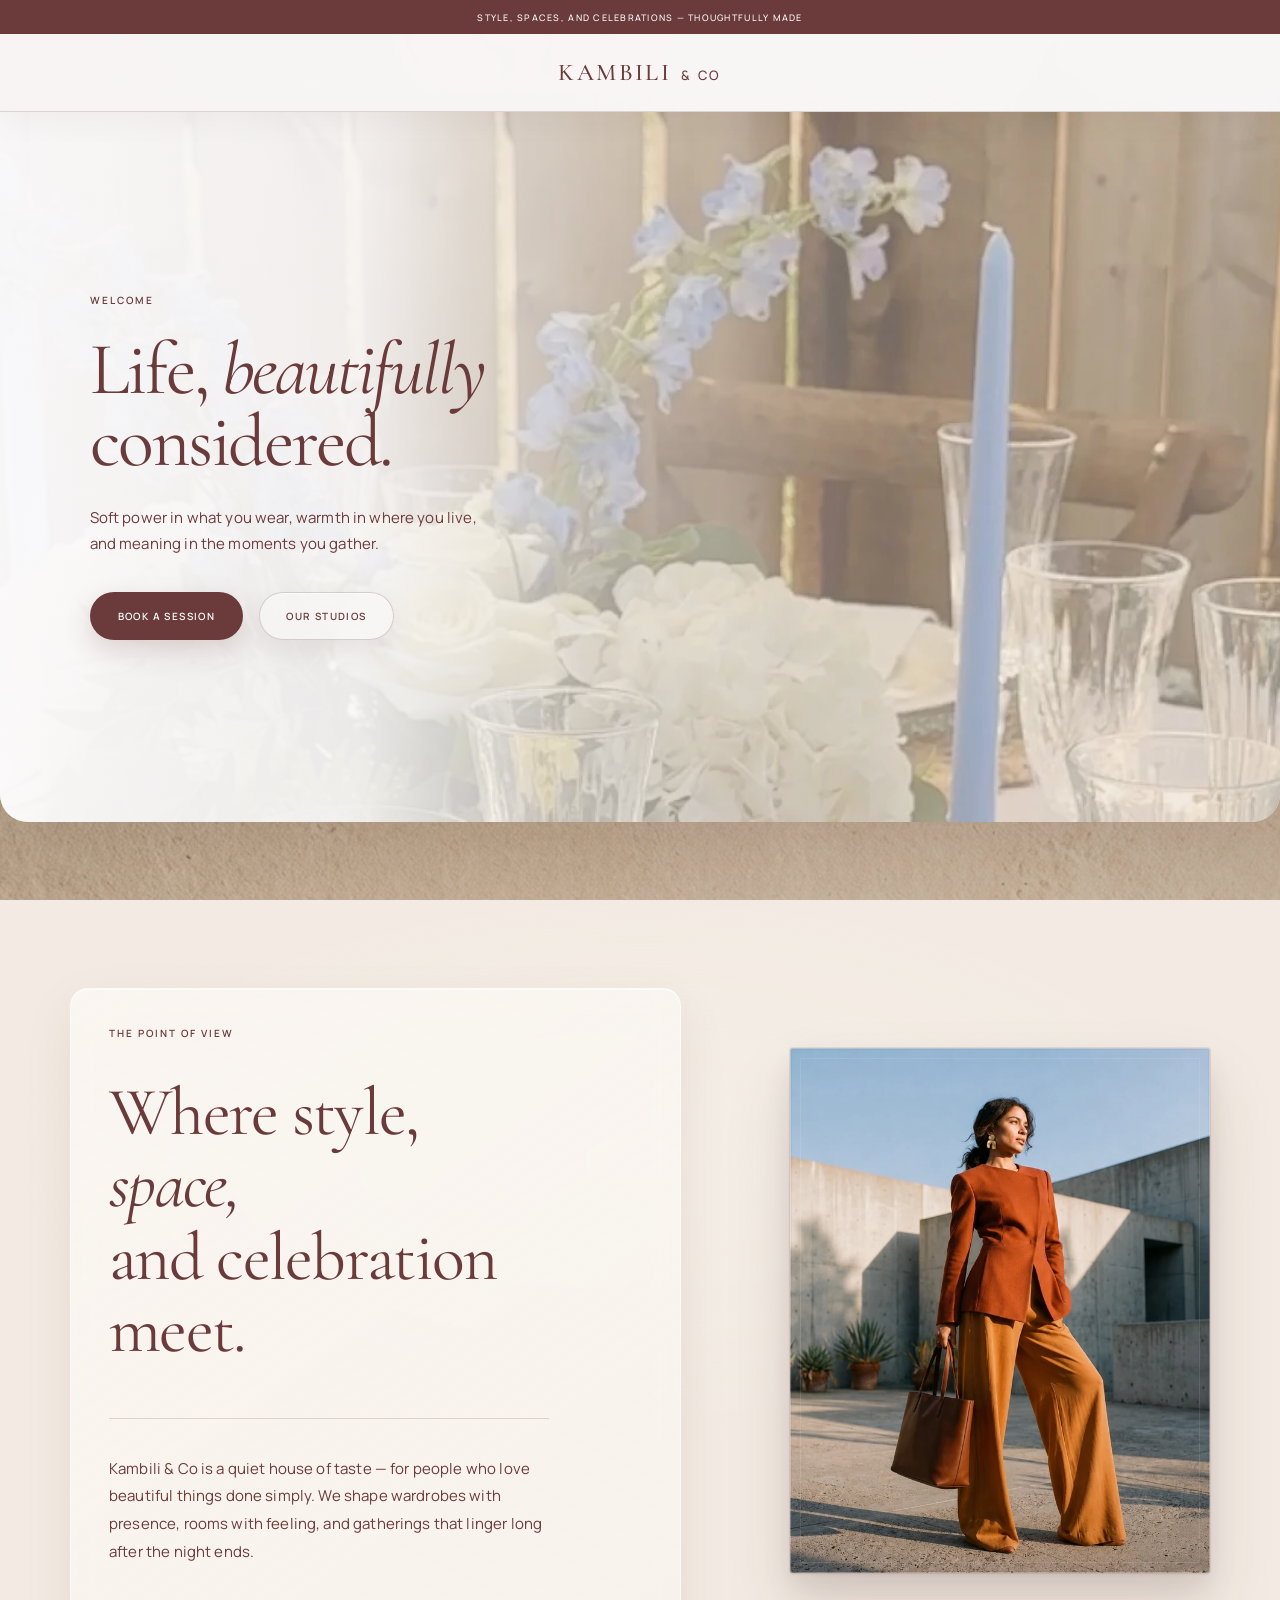
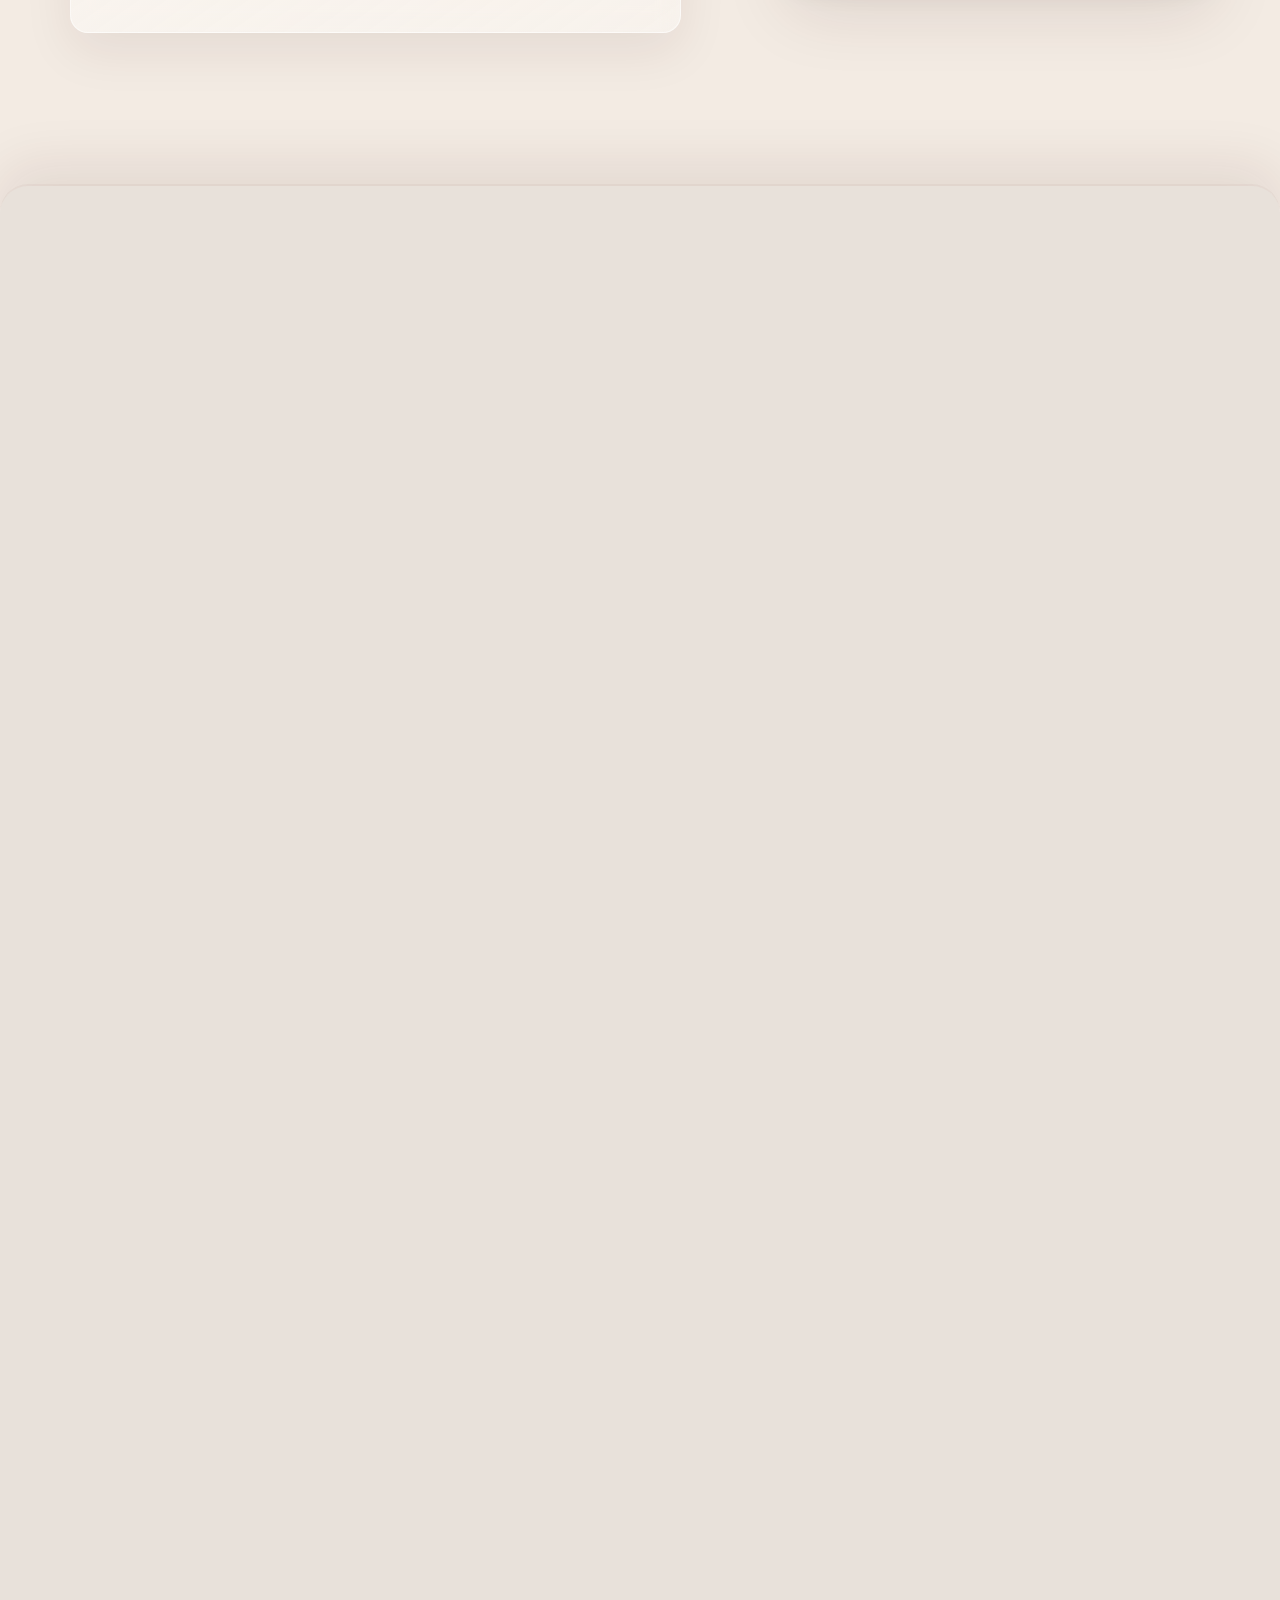
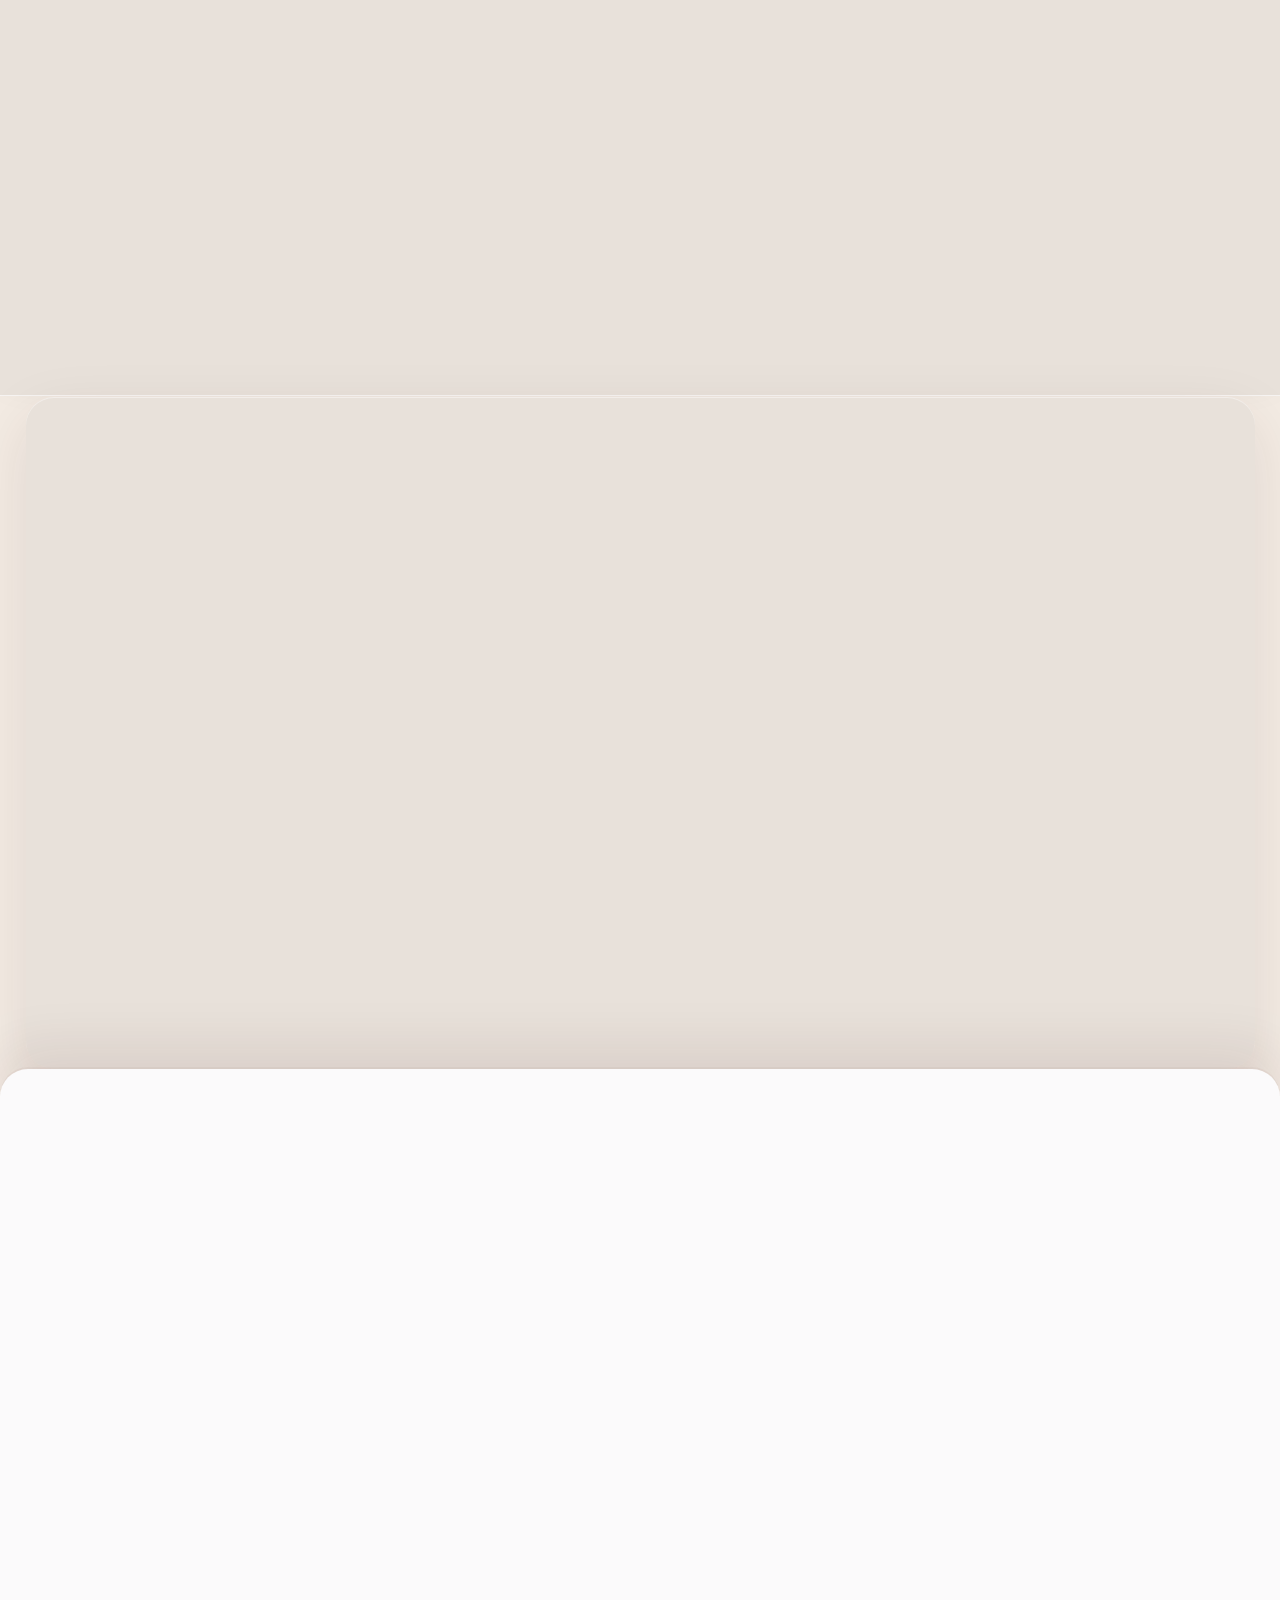
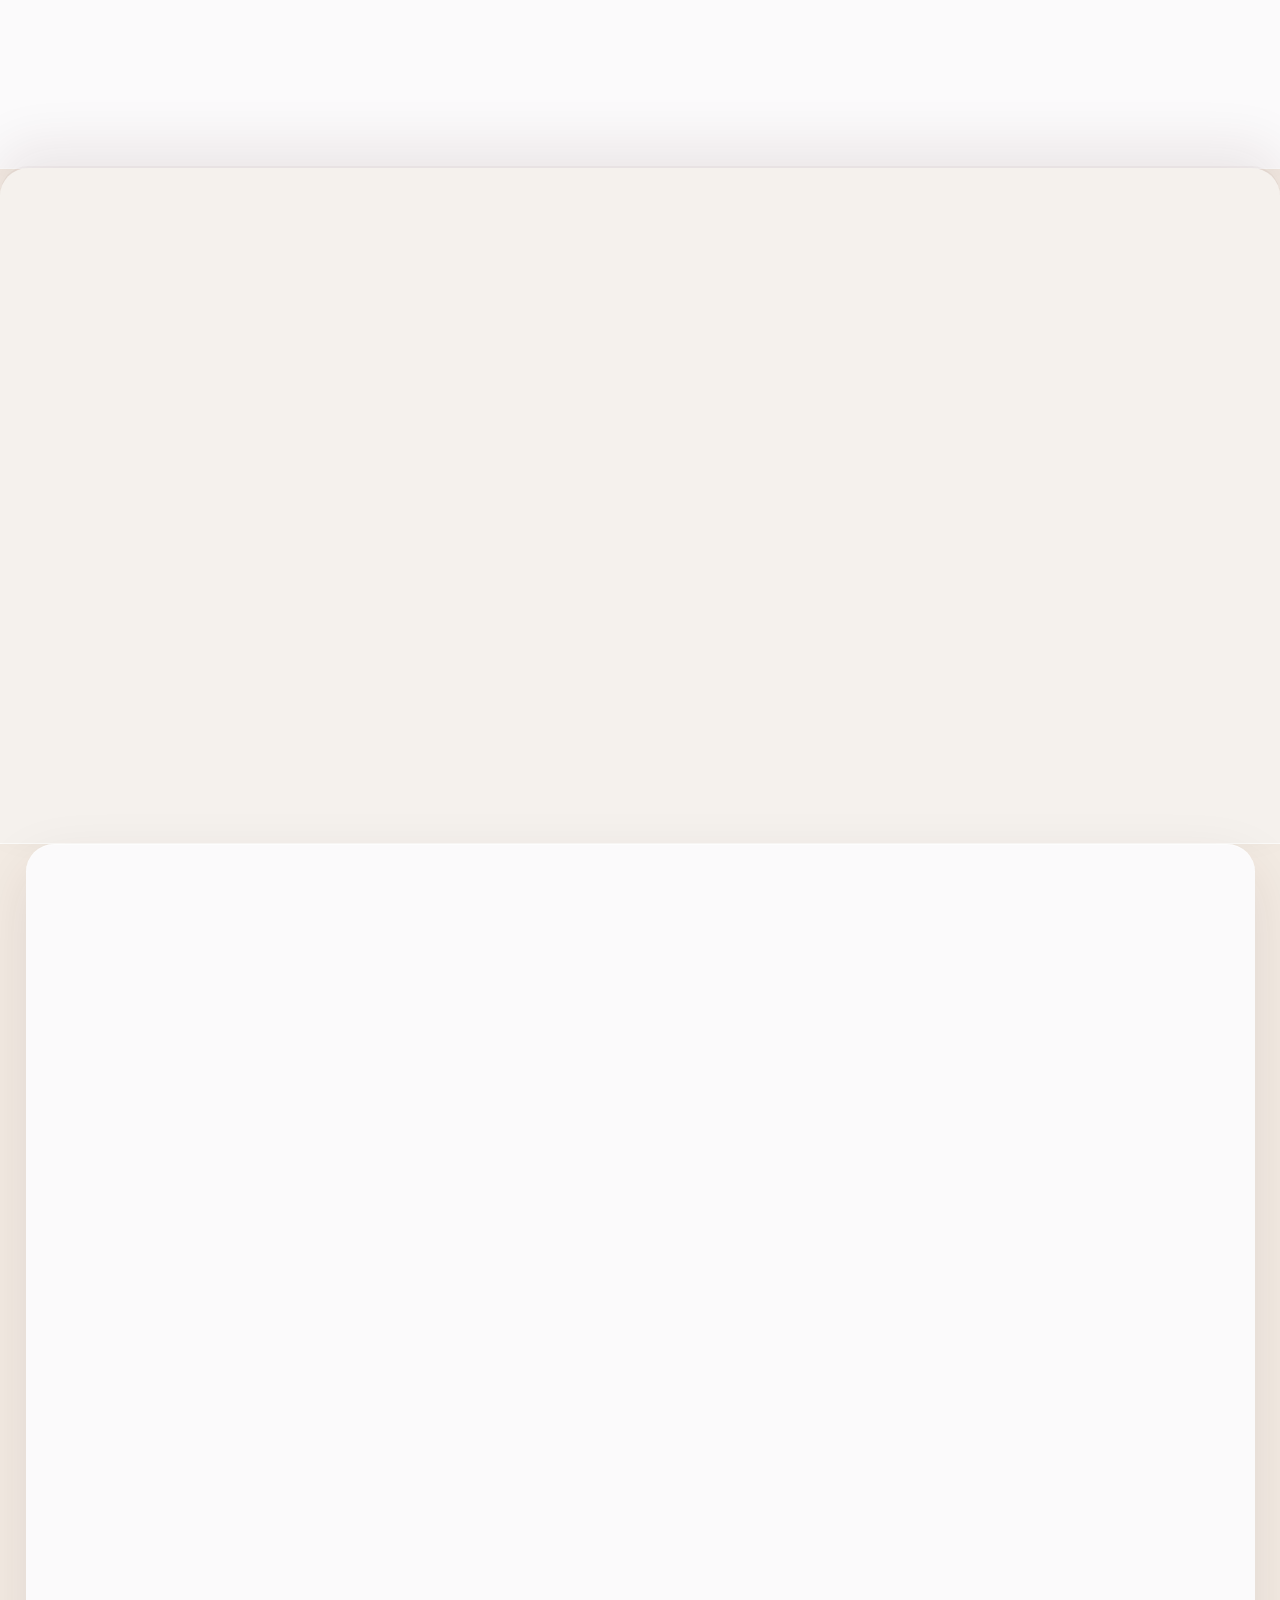
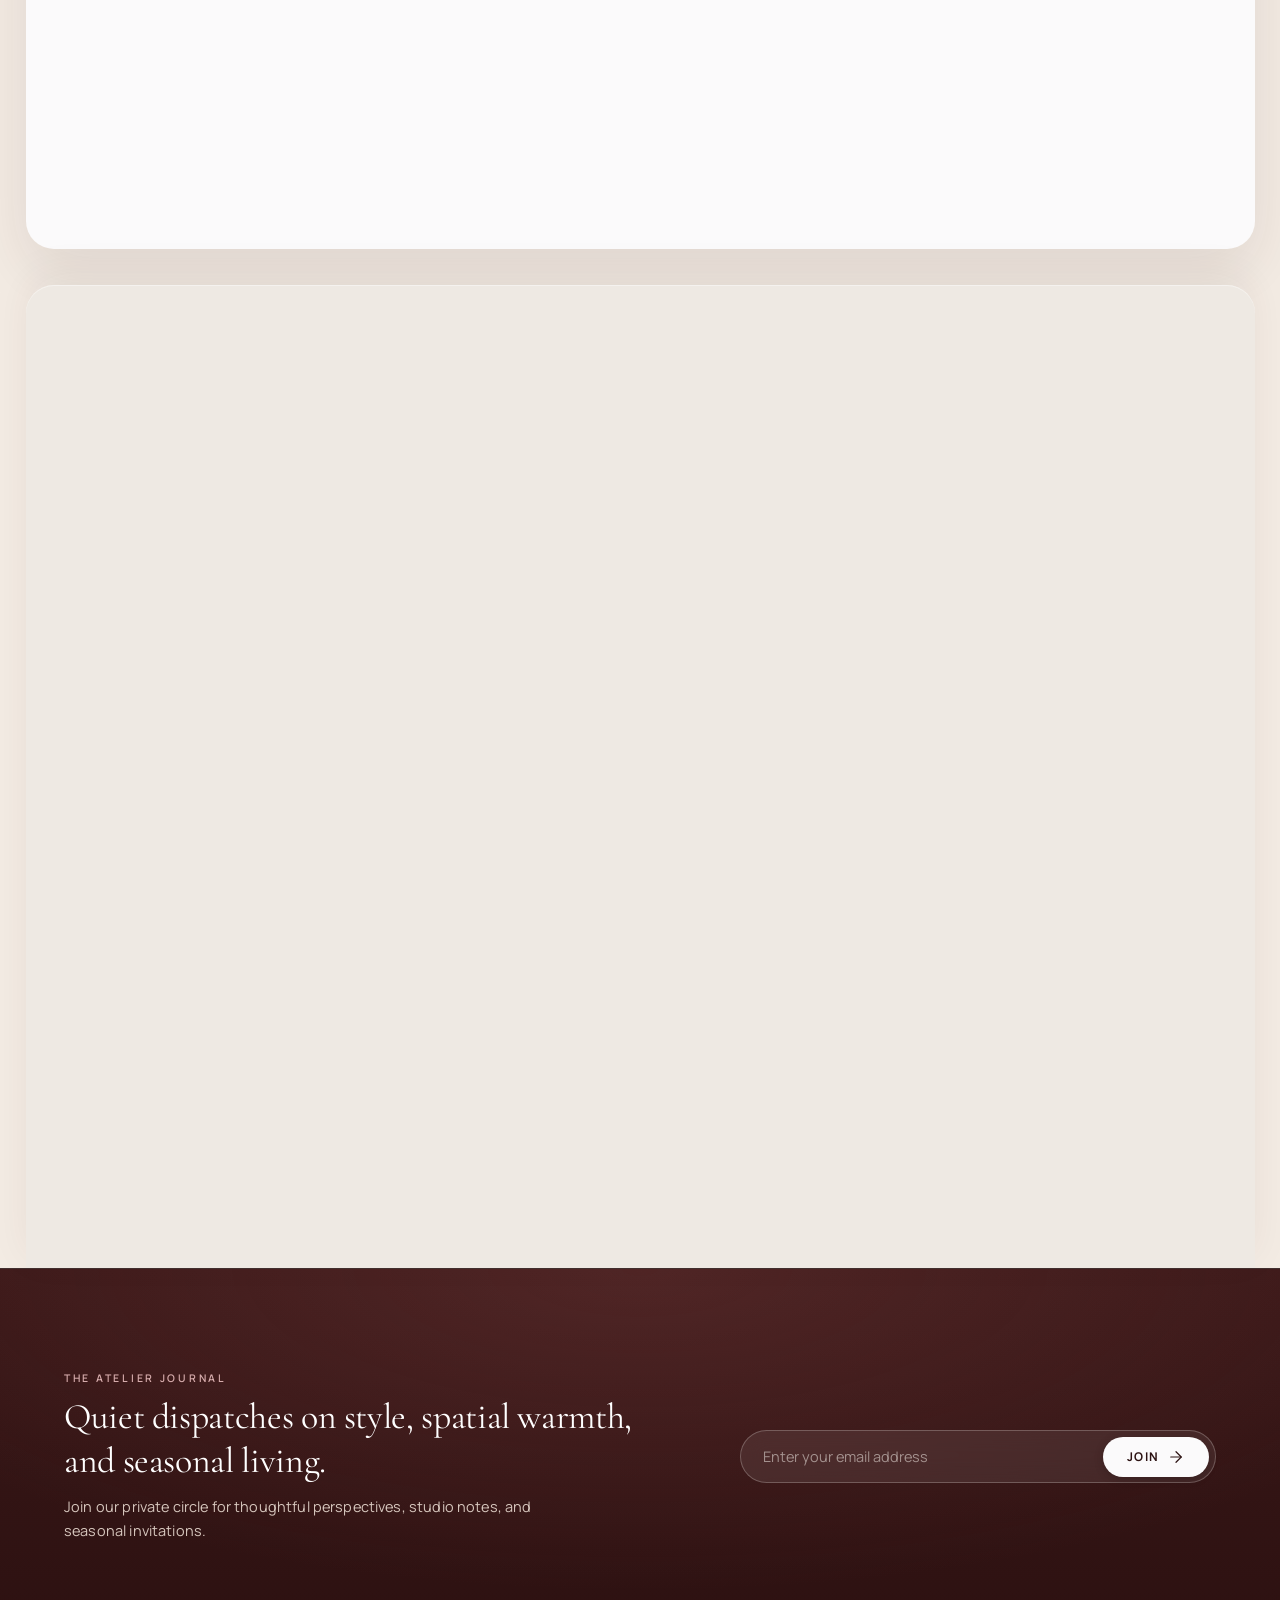
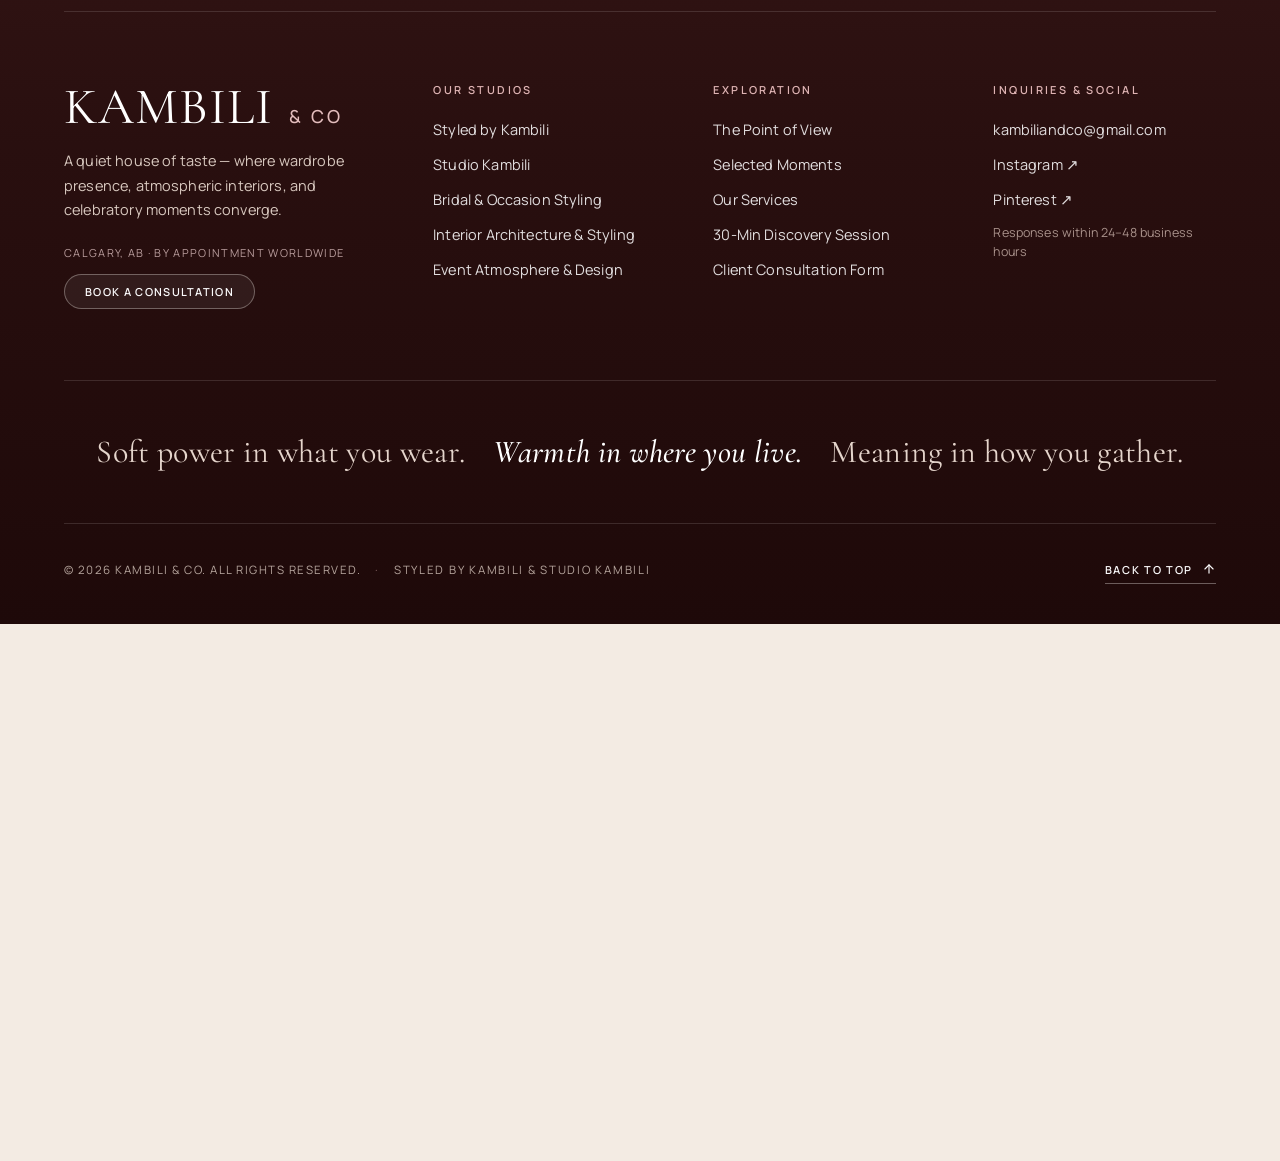
==== house.html @ 5148705f "Use the founder's interactive collage as the Kambili & Co entrance" ====
<!doctype html>
<html lang="en">
  <head>
    <meta charset="UTF-8" />
    <meta name="viewport" content="width=device-width, initial-scale=1.0, viewport-fit=cover" />
    <meta name="theme-color" content="#f0e7de" />
    <meta
      name="description"
      content="Kambili & Co — fashion, interiors, and celebrations with a soft, intentional point of view."
    />
    <title>Kambili & Co — Thoughtfully Curated Style</title>
    <link rel="preconnect" href="https://fonts.googleapis.com" />
    <link rel="preconnect" href="https://fonts.gstatic.com" crossorigin />
    <link
      href="https://fonts.googleapis.com/css2?family=Cormorant+Garamond:ital,wght@0,400;0,500;0,600;1,400;1,500;1,600&family=Manrope:wght@400;500;600;700&display=swap"
      rel="stylesheet"
      media="print"
      onload="this.media='all'"
    />
    <noscript>
      <link
        href="https://fonts.googleapis.com/css2?family=Cormorant+Garamond:ital,wght@0,400;0,500;0,600;1,400;1,500;1,600&family=Manrope:wght@400;500;600;700&display=swap"
        rel="stylesheet"
      />
    </noscript>
    <link rel="preload" as="image" href="./bg-beige-rose-petals.jpg" fetchpriority="high" />
    <link rel="preload" as="image" href="./bg-beige-rose-border.jpg" fetchpriority="high" />
    <link rel="preload" as="image" href="./img/house-flowers.webp" type="image/webp" fetchpriority="high" />
    <link rel="stylesheet" href="styles.css?v=3.5" />
    <style>
      /* Critical Burgundy Footer Protection */
      .site-footer {
        background-color: #2b1111 !important;
        background-image: radial-gradient(ellipse 90% 45% at 50% 0%, rgba(138, 73, 73, 0.28) 0%, transparent 75%), linear-gradient(180deg, #3a1818 0%, #290f0f 50%, #1e0909 100%) !important;
        color: #fbfafb !important;
      }
      .site-footer a { color: #fbfafb !important; text-decoration: none !important; }
      .site-footer ul, .site-footer ol, .site-footer li { list-style: none !important; list-style-type: none !important; margin: 0 !important; padding: 0 !important; }
    </style>
  </head>
  <body>
    <div class="studio-overlay" data-studio-overlay aria-hidden="true">
      <button class="studio-overlay-backdrop" type="button" data-studio-close aria-label="Close studios"></button>
      <div class="studio-overlay-panel" role="dialog" aria-modal="true" aria-labelledby="studio-overlay-title">
        <div class="studio-overlay-head">
          <p class="eyebrow">Where shall we begin</p>
          <h2 id="studio-overlay-title">Our <em>studios</em></h2>
          <button class="studio-overlay-x" type="button" data-studio-close aria-label="Close">×</button>
        </div>
        <div class="studio-overlay-grid">
          <a class="studio-pick" href="styled-by-kambili.html">
            <span class="studio-pick-media">
              <img src="./img/studio-pick-fashion.webp" alt="Couture fabric detail" width="900" height="502" loading="lazy" decoding="async" />
            </span>
            <span class="studio-pick-copy">
              <span class="studio-pick-label">Styled by</span>
              <strong>Kambili</strong>
              <em>Fashion, events, and presence</em>
            </span>
          </a>
          <a class="studio-pick" href="studio-kambili.html">
            <span class="studio-pick-media">
              <img src="./img/studio-pick-interior.webp" alt="Quiet interior vignette" width="900" height="502" loading="lazy" decoding="async" />
            </span>
            <span class="studio-pick-copy">
              <span class="studio-pick-label">Studio</span>
              <strong>Kambili</strong>
              <em>Interiors, homes, and atmosphere</em>
            </span>
          </a>
        </div>
      </div>
    </div>

    <div class="lightbox" data-lightbox aria-hidden="true">
      <button class="lightbox-backdrop" type="button" data-lightbox-close aria-label="Close image"></button>
      <div class="lightbox-panel" role="dialog" aria-modal="true" aria-labelledby="lightbox-caption">
        <button class="lightbox-close" type="button" data-lightbox-close aria-label="Close">×</button>
        <figure class="lightbox-figure">
          <div class="lightbox-image-wrap">
            <img data-lightbox-image src="" alt="" decoding="async" />
          </div>
          <figcaption class="lightbox-caption-bar">
            <p class="eyebrow" data-lightbox-tag></p>
            <h3 id="lightbox-caption" data-lightbox-title></h3>
          </figcaption>
        </figure>
      </div>
    </div>

    <a class="skip-link" href="#main-content">Skip to content</a>

    <div class="rose-field" aria-hidden="true" data-rose-field>
      <div class="rose-field-layer rose-field-petals" data-rose-layer="petals"></div>
      <div class="rose-field-layer rose-field-border" data-rose-layer="border"></div>
      <div class="rose-field-veil"></div>
    </div>

    <div class="site-shell">
      <header class="site-header" data-header>
        <div class="announcement-bar">
          <p>Style, spaces, and celebrations — thoughtfully made</p>
        </div>

        <div class="navigation">
          <a class="wordmark" href="index.html" aria-label="Kambili and Co home">
            <span>Kambili</span><b>&amp; Co</b>
          </a>
        </div>
      </header>

      <main id="main-content">
        <section class="hero hero-feature" id="top" aria-labelledby="hero-heading">
          <img class="hero-feature-image" src="./img/house-flowers.webp" alt="White garden roses and blue delphiniums on a table set for a celebration" width="1800" height="614" decoding="async" fetchpriority="high" />
          <div class="hero-feature-copy">
            <p class="eyebrow">Welcome</p>
            <h1 id="hero-heading">Life, <em>beautifully</em> considered.</h1>
            <p class="hero-intro">
              Soft power in what you wear, warmth in where you live, and meaning in the moments you gather.
            </p>
            <div class="hero-actions">
              <a class="hero-book-button" href="https://calendly.com/styledbykambili/30min?month=2026-08" target="_blank" rel="noreferrer">
                Book a session
              </a>
              <button class="hero-studios-button" type="button" data-studio-open>
                Our studios
              </button>
            </div>
          </div>
        </section>

        <section class="introduction section-space" id="our-world" aria-labelledby="introduction-title">
          <div class="introduction-frame">
            <div class="introduction-content">
              <p class="eyebrow">The point of view</p>
              <h2 id="introduction-title">
                <span class="intro-line">Where style,</span>
                <span class="intro-line"><em>space,</em></span>
                <span class="intro-line">and celebration meet.</span>
              </h2>
              <div class="introduction-body">
                <p>
                  Kambili &amp; Co is a quiet house of taste — for people who love beautiful things done simply. We shape wardrobes with presence, rooms with feeling, and gatherings that linger long after the night ends.
                </p>
              </div>
            </div>
            <div class="introduction-visual">
              <img src="./img/point-of-view.webp" alt="Soft dining room with layered linens and a winter tree" width="697" height="900" loading="lazy" decoding="async" style="object-position: 50% 45%" />
            </div>
          </div>
        </section>

        <section class="studios section-space" id="studios" aria-labelledby="studios-title">
          <div class="studio-intro">
            <h2 id="studios-title">Where beauty finds <em>its form.</em></h2>
            <p>Fashion and interiors — two practices, one considered world.</p>
          </div>

          <div class="studio-cards">
            <article class="studio-card styled-card" id="styled-by-kambili">
              <div class="studio-card-image" tabindex="0">
                <img src="./fahsion asset shoe pic 4.jpeg" alt="Editorial fashion styling featuring curated footwear" width="1280" height="1920" loading="lazy" decoding="async" />
                <div class="studio-card-hover" aria-hidden="true">
                  <p>Style with presence</p>
                </div>
              </div>
              <div class="studio-card-details">
                <a class="brand-mark brand-mark-logo" href="styled-by-kambili.html" aria-label="Explore Styled by Kambili">
                  <img src="./Studio .jpg" alt="Styled by Kambili" width="1536" height="584" loading="lazy" decoding="async" />
                </a>
                <h3>Looks and moments that feel unforgettable.</h3>
                <p>
                  Personal styling, fashion direction, and event design — elevated, easy, and entirely you.
                </p>
                <a class="text-link" href="styled-by-kambili.html">Explore Styled by Kambili</a>
              </div>
            </article>

            <article class="studio-card studio-card-reverse" id="studio-kambili">
              <div class="studio-card-image" tabindex="0">
                <img src="./decor asset 5.jpeg" alt="Dining room styled with art and natural textures" width="1269" height="1920" loading="lazy" decoding="async" />
                <div class="studio-card-hover" aria-hidden="true">
                  <p>Homes with soul</p>
                </div>
              </div>
              <div class="studio-card-details">
                <a class="brand-mark brand-mark-logo" href="studio-kambili.html" aria-label="Explore Studio Kambili">
                  <img src="./IMG_0134 2.jpg" alt="Studio Kambili" width="1284" height="587" loading="lazy" decoding="async" />
                </a>
                <h3>Rooms that feel as good as they look.</h3>
                <p>
                  Interior design, styling, renovations, and basement development — calm, warm, and made for real life.
                </p>
                <a class="text-link" href="studio-kambili.html">Explore Studio Kambili</a>
              </div>
            </article>
          </div>
        </section>

        <section class="manifesto" aria-label="Kambili and Co philosophy">
          <div class="manifesto-image">
            <img src="./img/aesthetic.webp" alt="Editorial print on travertine" width="1050" height="1400" loading="lazy" decoding="async" style="object-position: 50% 40%" />
          </div>
          <div class="manifesto-copy">
            <p class="eyebrow">Kambili &amp; Co</p>
            <blockquote>"Style is not just seen. <em>It is felt.</em>"</blockquote>
            <p>
              Luxury, to us, is ease — the right fabric, a quiet room, a table set with care. Nothing forced. Everything intentional.
            </p>
            <a class="text-link light-link" href="#contact">Work with us</a>
          </div>
        </section>

        <section class="selected-work section-space" id="selected-work" aria-labelledby="selected-work-title">
          <div class="selected-work-header">
            <div>
              <p class="eyebrow">A closer look</p>
              <h2 id="selected-work-title">Selected <em>moments.</em></h2>
            </div>
            <p>Quiet rooms and soft celebrations — a first look at the feeling we create.</p>
          </div>

          <div class="moment-cinematic-card" aria-label="Celebration atmosphere in motion">
            <div class="moment-cinematic-media">
              <video
                class="moment-cinematic-video"
                src="./Camera_panning_across_occasion_202608191747.mp4"
                poster="./celebration-occasion-poster.png"
                autoplay
                muted
                loop
                playsinline
                preload="metadata"
                aria-label="Atmospheric celebration event styling video"
              ></video>
              <div class="moment-cinematic-gradient" aria-hidden="true"></div>
            </div>
            <div class="moment-cinematic-content">
              <span class="moment-cinematic-tag">In Motion</span>
              <h3 class="moment-cinematic-title">A celebration, <em>unfolding.</em></h3>
              <p class="moment-cinematic-desc">Atmosphere, texture, and light — captured as the evening comes to life.</p>
            </div>
          </div>

          <div class="celebration-deck" aria-label="Celebration cake styling">
            <button
              class="deck-card"
              type="button"
              data-lightbox-open
              data-src="./cake decor another angle .jpeg"
              data-tag="Celebrations"
              data-title="A party, beautifully set"
              data-alt="Birthday celebration table with custom cake and styled balloons"
            >
              <span class="deck-card-frame">
                <img src="./cake decor another angle .jpeg" alt="Birthday celebration table with custom cake and styled balloons" loading="lazy" decoding="async" />
              </span>
              <span class="deck-card-meta">
                <span class="deck-card-tag">Celebrations</span>
                <em>A party, beautifully set</em>
              </span>
            </button>

            <button
              class="deck-card"
              type="button"
              data-lightbox-open
              data-src="./cake decor .jpeg"
              data-tag="Celebrations"
              data-title="Sweet details, considered"
              data-alt="Custom pink birthday cake with floral icing"
            >
              <span class="deck-card-frame">
                <img src="./cake decor .jpeg" alt="Custom pink birthday cake with floral icing" loading="lazy" decoding="async" />
              </span>
              <span class="deck-card-meta">
                <span class="deck-card-tag">Celebrations</span>
                <em>Sweet details, considered</em>
              </span>
            </button>
          </div>

          <div class="mosaic-grid mosaic-grid-follow">
            <button
              class="mosaic-item mosaic-wide"
              type="button"
              data-lightbox-open
              data-src="./img/wedding-tablescape.webp"
              data-tag="Weddings"
              data-title="Evening tablescape"
              data-alt="Wedding celebration tablescape and ambiance"
            >
              <img src="./img/wedding-tablescape.webp" alt="Wedding celebration tablescape and ambiance" width="1400" height="933" loading="lazy" decoding="async" style="object-position: 50% 50%" />
            </button>

            <button
              class="mosaic-item mosaic-small"
              type="button"
              data-lightbox-open
              data-src="./img/wedding-details.webp"
              data-tag="Weddings"
              data-title="Bridal & celebration details"
              data-alt="Editorial wedding details and ceremony styling"
            >
              <img src="./img/wedding-details.webp" alt="Editorial wedding details and ceremony styling" width="900" height="1200" loading="lazy" decoding="async" style="object-position: 50% 50%" />
            </button>

            <button
              class="mosaic-item mosaic-portrait"
              type="button"
              data-lightbox-open
              data-src="./img/wedding-bridal.webp"
              data-tag="Weddings"
              data-title="Curated bridal moments"
              data-alt="Curated bridal and event moments"
            >
              <img src="./img/wedding-bridal.webp" alt="Curated bridal and event moments" width="1200" height="900" loading="lazy" decoding="async" style="object-position: 50% 50%" />
            </button>
          </div>
        </section>

        <section class="services section-space" id="services" aria-labelledby="services-title">
          <div class="services-heading">
            <div>
              <p class="eyebrow">How we help</p>
              <h2 id="services-title">Our <em>services.</em></h2>
            </div>
            <p>Whatever you are creating — we meet you there with care.</p>
          </div>
          <div class="services-list">
            <a href="#contact"><strong>Bridal styling</strong></a>
            <a href="#contact"><strong>Personal styling</strong></a>
            <a href="#contact"><strong>Event direction</strong></a>
            <a href="#contact"><strong>Interior design</strong></a>
          </div>
        </section>

        <section class="booking" aria-labelledby="booking-title">
          <div class="booking-copy">
            <p class="eyebrow">A gentle first step</p>
            <h2 id="booking-title">Let’s begin with a <em>conversation.</em></h2>
            <p>
              A complimentary 30 minutes to talk through the look, the room, or the celebration on your mind.
            </p>
            <a class="booking-button" href="https://calendly.com/styledbykambili/30min?month=2026-08" target="_blank" rel="noreferrer">
              Book your consultation
            </a>
          </div>
          <div class="booking-image">
            <img src="./img/decor-booking.webp" alt="Bright sitting room" width="675" height="1200" loading="lazy" decoding="async" style="object-position: 50% 42%" />
            <p>In person or virtual</p>
          </div>
        </section>

        <section class="consultation" id="contact" aria-labelledby="contact-title">
          <div class="consultation-image">
            <img src="./img/decor-contact.webp" alt="Home dressed for the season" width="675" height="1200" loading="lazy" decoding="async" style="object-position: 50% 28%" />
          </div>
          <div class="consultation-content">
            <p class="eyebrow">Write to us</p>
            <h2 id="contact-title">Tell us what you’re <em>dreaming of.</em></h2>
            <p>
              Share a little about your project. We’ll reply to arrange a time that suits you.
            </p>

            <form class="enquiry-form" data-enquiry-form>
              <label>
                <span>Your name</span>
                <input name="name" type="text" autocomplete="name" required />
              </label>
              <label>
                <span>Email address</span>
                <input name="email" type="email" autocomplete="email" required />
              </label>
              <label>
                <span>I am interested in</span>
                <select name="interest" required>
                  <option value="" selected disabled>Select an area</option>
                  <option>Styled by Kambili</option>
                  <option>Studio Kambili</option>
                  <option>Kambili &amp; Co</option>
                </select>
              </label>
              <label>
                <span>Tell us what you have in mind</span>
                <textarea name="message" rows="3" required></textarea>
              </label>
              <button class="form-submit" type="submit">Send your enquiry</button>
              <p class="form-note">Or write to <a href="mailto:kambiliandco@gmail.com">kambiliandco@gmail.com</a></p>
            </form>
          </div>
        </section>
      </main>

      <footer class="site-footer" id="footer">
        <!-- Desktop Full Editorial Layout (Desktop only) -->
        <div class="footer-desktop-wrap">
          <!-- Tier 1: Private Journal / Dispatches Signup -->
          <div class="footer-dispatch">
            <div class="footer-dispatch-content">
              <p class="footer-eyebrow">The Atelier Journal</p>
              <h3 class="footer-dispatch-title">Quiet dispatches on style, spatial warmth, and seasonal living.</h3>
              <p class="footer-dispatch-sub">Join our private circle for thoughtful perspectives, studio notes, and seasonal invitations.</p>
            </div>
            <form class="footer-newsletter-form" data-newsletter-form>
              <div class="footer-input-group">
                <label for="newsletter-email-desktop" class="sr-only">Email address</label>
                <input
                  type="email"
                  id="newsletter-email-desktop"
                  name="newsletter_email"
                  placeholder="Enter your email address"
                  autocomplete="email"
                  required
                />
                <button type="submit" class="footer-newsletter-submit" aria-label="Subscribe to newsletter">
                  <span>Join</span>
                  <svg width="18" height="18" viewBox="0 0 24 24" fill="none" stroke="currentColor" stroke-width="1.6" stroke-linecap="round" stroke-linejoin="round" aria-hidden="true">
                    <line x1="5" y1="12" x2="19" y2="12"></line>
                    <polyline points="12 5 19 12 12 19"></polyline>
                  </svg>
                </button>
              </div>
              <p class="footer-newsletter-feedback" data-newsletter-feedback aria-live="polite"></p>
            </form>
          </div>

          <!-- Tier 2: 4-Column Architectural Pillar Grid -->
          <div class="footer-pillars">
            <!-- Col 1: The House & Booking -->
            <div class="footer-col footer-col-brand">
              <a class="wordmark footer-wordmark" href="#top" aria-label="Kambili and Co back to top">
                <span>Kambili</span><b>&amp; Co</b>
              </a>
              <p class="footer-brand-desc">
                A quiet house of taste — where wardrobe presence, atmospheric interiors, and celebratory moments converge.
              </p>
              <div class="footer-badge-wrap">
                <span class="footer-location-tag">Calgary, AB · By Appointment Worldwide</span>
                <a class="footer-book-pill" href="https://calendly.com/styledbykambili/30min?month=2026-08" target="_blank" rel="noreferrer">
                  Book a consultation
                </a>
              </div>
            </div>

            <!-- Col 2: Our Studios -->
            <nav class="footer-col" aria-label="Our Studios">
              <h4 class="footer-col-title">Our Studios</h4>
              <ul class="footer-links">
                <li><a href="styled-by-kambili.html">Styled by Kambili</a></li>
                <li><a href="studio-kambili.html">Studio Kambili</a></li>
                <li><a href="styled-by-kambili.html#bridal">Bridal &amp; Occasion Styling</a></li>
                <li><a href="studio-kambili.html#interiors">Interior Architecture &amp; Styling</a></li>
                <li><a href="#selected-work">Event Atmosphere &amp; Design</a></li>
              </ul>
            </nav>

            <!-- Col 3: Exploration & Process -->
            <nav class="footer-col" aria-label="The House Exploration">
              <h4 class="footer-col-title">Exploration</h4>
              <ul class="footer-links">
                <li><a href="#our-world">The Point of View</a></li>
                <li><a href="#selected-work">Selected Moments</a></li>
                <li><a href="#services">Our Services</a></li>
                <li><a href="https://calendly.com/styledbykambili/30min?month=2026-08" target="_blank" rel="noreferrer">30-Min Discovery Session</a></li>
                <li><a href="#contact">Client Consultation Form</a></li>
              </ul>
            </nav>

            <!-- Col 4: Contact & Inquiries -->
            <div class="footer-col footer-col-contact">
              <h4 class="footer-col-title">Inquiries &amp; Social</h4>
              <ul class="footer-links">
                <li><a href="mailto:kambiliandco@gmail.com" class="footer-contact-link">kambiliandco@gmail.com</a></li>
                <li><a href="https://instagram.com" target="_blank" rel="noreferrer" class="footer-contact-link">Instagram ↗</a></li>
                <li><a href="https://pinterest.com" target="_blank" rel="noreferrer" class="footer-contact-link">Pinterest ↗</a></li>
                <li class="footer-response-note">Responses within 24–48 business hours</li>
              </ul>
            </div>
          </div>

          <!-- Tier 3: Editorial Motto Banner -->
          <div class="footer-motto-banner" aria-hidden="true">
            <p class="footer-motto-text">
              <span>Soft power in what you wear.</span>
              <em>Warmth in where you live.</em>
              <span>Meaning in how you gather.</span>
            </p>
          </div>
        </div>

        <!-- Mobile Minimalist Luxury View (< 769px) -->
        <div class="footer-mobile-wrap">
          <div class="footer-mobile-brand">
            <a class="wordmark footer-wordmark" href="#top" aria-label="Kambili and Co back to top">
              <span>Kambili</span><b>&amp; Co</b>
            </a>
            <p class="footer-mobile-tagline">Fashion. Interiors. Celebrations.<br /><em>Made with intention.</em></p>
          </div>

          <div class="footer-mobile-actions">
            <a class="footer-mobile-btn" href="styled-by-kambili.html">Styled by Kambili</a>
            <a class="footer-mobile-btn" href="studio-kambili.html">Studio Kambili</a>
            <a class="footer-mobile-btn footer-mobile-btn-highlight" href="https://calendly.com/styledbykambili/30min?month=2026-08" target="_blank" rel="noreferrer">Book Consultation ↗</a>
          </div>

          <div class="footer-mobile-newsletter">
            <p class="footer-mobile-newsletter-title">Join our private circle</p>
            <form class="footer-newsletter-form" data-newsletter-form>
              <div class="footer-input-group">
                <label for="newsletter-email-mobile" class="sr-only">Email address</label>
                <input
                  type="email"
                  id="newsletter-email-mobile"
                  name="newsletter_email"
                  placeholder="Your email address"
                  autocomplete="email"
                  required
                />
                <button type="submit" class="footer-newsletter-submit" aria-label="Subscribe to newsletter">
                  <span>Join</span>
                  <svg width="16" height="16" viewBox="0 0 24 24" fill="none" stroke="currentColor" stroke-width="1.8" stroke-linecap="round" stroke-linejoin="round" aria-hidden="true">
                    <line x1="5" y1="12" x2="19" y2="12"></line>
                    <polyline points="12 5 19 12 12 19"></polyline>
                  </svg>
                </button>
              </div>
              <p class="footer-newsletter-feedback" data-newsletter-feedback aria-live="polite"></p>
            </form>
          </div>

          <div class="footer-mobile-contact">
            <a href="mailto:kambiliandco@gmail.com" class="footer-mobile-email">kambiliandco@gmail.com</a>
            <div class="footer-mobile-sublinks">
              <a href="https://instagram.com" target="_blank" rel="noreferrer">Instagram ↗</a>
              <span>·</span>
              <span>Calgary &amp; Worldwide</span>
            </div>
          </div>
        </div>

        <!-- Tier 4: Meta & Utility Bar (Unified) -->
        <div class="footer-meta">
          <div class="footer-meta-left">
            <p>© <span data-year></span> Kambili &amp; Co. All rights reserved.</p>
            <span class="footer-meta-sep" aria-hidden="true">·</span>
            <p class="footer-meta-tagline">Styled by Kambili &amp; Studio Kambili</p>
          </div>
          <div class="footer-meta-right">
            <a class="back-to-top" href="#top" aria-label="Back to top of page">
              <span>Back to top</span>
              <svg width="14" height="14" viewBox="0 0 24 24" fill="none" stroke="currentColor" stroke-width="2" stroke-linecap="round" stroke-linejoin="round" aria-hidden="true">
                <line x1="12" y1="19" x2="12" y2="5"></line>
                <polyline points="5 12 12 5 19 12"></polyline>
              </svg>
            </a>
          </div>
        </div>
      </footer>
    </div>

    <script src="script.js" defer></script>
  </body>
</html>
---- styles.css ----
:root {
  --burgundy: #6B3A3A;
  --burgundy-deep: #4A2626;
  --ink: #2C1E1E;
  --ivory: #fbfafb;
  --warm-white: #f5f1ed;
  --soft-taupe: #ddd3cb;
  --line: rgba(107, 58, 58, 0.18);
  --display: "Cormorant Garamond", "Times New Roman", Georgia, serif;
  --script: "Parisienne", "Snell Roundhand", cursive;
  --sans: "Manrope", "Helvetica Neue", Arial, sans-serif;
  --ease: cubic-bezier(0.22, 1, 0.36, 1);
}

* { box-sizing: border-box; }
html {
  scroll-behavior: smooth;
  text-size-adjust: 100%;
  -webkit-text-size-adjust: 100%;
  overflow-x: hidden;
  max-width: 100%;
}
body {
  margin: 0;
  min-width: 320px;
  max-width: 100%;
  overflow-x: hidden;
  color: var(--burgundy);
  background-color: #f3ebe3;
  font-family: var(--sans);
  font-size: 15px;
  font-weight: 400;
  letter-spacing: .01em;
  -webkit-font-smoothing: antialiased;
  -moz-osx-font-smoothing: grayscale;
  text-rendering: optimizeLegibility;
  -webkit-overflow-scrolling: touch;
}
button, a, input, select, textarea {
  touch-action: manipulation;
}
::selection {
  background: var(--burgundy);
  color: var(--ivory);
}
::-moz-selection {
  background: var(--burgundy);
  color: var(--ivory);
}
body.menu-open,
body.is-loading,
body.lightbox-open { overflow: hidden; }

/* Dual rose field — GPU layers, no background-attachment lag */
.rose-field {
  position: fixed;
  inset: 0;
  z-index: 0;
  pointer-events: none;
  overflow: hidden;
  background: #f0e7de;
}
.rose-field-layer {
  position: absolute;
  inset: -12% 0;
  background-repeat: no-repeat;
  background-position: center center;
  background-size: cover;
  will-change: transform;
  transform: translate3d(0, 0, 0);
  backface-visibility: hidden;
}
.rose-field-petals {
  background-image: url('./bg-beige-rose-petals.jpg');
  opacity: .92;
}
.rose-field-border {
  background-image: url('./bg-beige-rose-border.jpg');
  opacity: .88;
  mix-blend-mode: multiply;
}
.rose-field-veil {
  position: absolute;
  inset: 0;
  background:
    radial-gradient(ellipse 90% 70% at 50% 35%, rgba(251, 247, 242, .18) 0%, transparent 62%),
    linear-gradient(180deg, rgba(251, 247, 242, .12) 0%, transparent 28%, transparent 72%, rgba(243, 235, 227, .2) 100%);
  pointer-events: none;
}
.site-shell {
  position: relative;
  z-index: 1;
  overflow-x: clip;
  overflow-y: visible;
}

/* —— Splash —— */
.splash {
  position: fixed;
  inset: 0;
  z-index: 9999;
  display: grid;
  place-items: center;
  background: #f0e7de;
  transition: opacity .75s var(--ease), visibility .75s;
}
.splash.is-done {
  opacity: 0;
  visibility: hidden;
  pointer-events: none;
}
.splash-bg {
  position: absolute;
  inset: 0;
  overflow: hidden;
}
.splash-bg picture,
.splash-bg img {
  width: 100%;
  height: 100%;
  object-fit: cover;
  object-position: center center;
  transform: scale(1.03);
  animation: splashDrift 4.5s var(--ease) both;
}
.splash-veil {
  display: none !important;
}
.splash-content {
  position: relative;
  z-index: 1;
  display: flex;
  flex-direction: column;
  align-items: center;
  text-align: center;
  padding: 24px;
  color: #582828 !important;
}
.splash-eyebrow {
  margin: 0 0 24px;
  font-size: 10px;
  font-weight: 600;
  letter-spacing: .32em;
  text-transform: uppercase;
  color: #6b3a3a !important;
  opacity: 0;
  animation: splashFade .7s var(--ease) .12s forwards;
}
.splash-wordmark {
  margin: 0;
  display: flex;
  flex-wrap: wrap;
  align-items: baseline;
  justify-content: center;
  gap: .12em .3em;
  color: #582828 !important;
  line-height: .95;
}
.splash-line {
  display: inline-flex;
  font-family: var(--display);
  font-size: clamp(52px, 10vw, 90px);
  font-weight: 500;
  font-style: italic;
  letter-spacing: .04em;
  color: #582828 !important;
  text-shadow: none !important;
}
.splash-line i {
  display: inline-block;
  font-style: italic;
  color: #582828 !important;
  opacity: 0;
  transform: translate3d(0, 22px, 0);
  animation: letterIn .7s cubic-bezier(0.16, 1, 0.3, 1) forwards;
  animation-delay: calc(0.4s + var(--i) * 0.09s);
  will-change: transform, opacity;
}
.splash-amp {
  display: inline-block;
  font-family: var(--display);
  font-size: clamp(28px, 5vw, 42px);
  font-style: italic;
  font-weight: 400;
  opacity: 0;
  transform: translate3d(0, 14px, 0) scale(.96);
  animation: letterIn .65s cubic-bezier(0.16, 1, 0.3, 1) forwards;
  animation-delay: calc(0.4s + 7 * 0.09s);
  align-self: center;
  margin: 0 .04em;
  color: #6b3a3a !important;
  text-shadow: none !important;
  will-change: transform, opacity;
}
.splash-rule {
  display: block;
  width: 0;
  height: 1px;
  margin-top: 28px;
  background: #6b3a3a !important;
  animation: ruleGrow .8s var(--ease) 1.55s forwards;
}
@keyframes letterIn {
  from {
    opacity: 0;
    transform: translate3d(0, 22px, 0);
  }
  to {
    opacity: 1;
    transform: translate3d(0, 0, 0) scale(1);
  }
}
@keyframes splashFade {
  to { opacity: 1; }
}
@keyframes ruleGrow {
  to { width: min(110px, 26vw); }
}
@keyframes splashDrift {
  from { transform: scale(1.12); }
  to { transform: scale(1.06); }
}

img {
  display: block;
  max-width: 100%;
  height: auto;
}
a { color: inherit; text-decoration: none; }
button, input, select, textarea { font: inherit; }
button { color: inherit; cursor: pointer; border: 0; background: none; }

.skip-link {
  position: fixed; z-index: 10000; top: 10px; left: 10px; transform: translateY(-150%);
  padding: 10px 14px; color: var(--ivory); background: var(--burgundy);
}
.skip-link:focus { transform: translateY(0); }

/* Minimal glass back control */
.back-nav {
  position: fixed;
  z-index: 7000;
  top: max(18px, env(safe-area-inset-top));
  left: max(16px, env(safe-area-inset-left));
  display: inline-flex;
  align-items: center;
  gap: 9px;
  min-height: 42px;
  padding: 9px 16px 9px 13px;
  border-radius: 999px;
  border: 1px solid rgba(107, 58, 58, .12);
  background: rgba(251, 248, 244, .72);
  color: var(--burgundy);
  backdrop-filter: blur(12px) saturate(1.1);
  -webkit-backdrop-filter: blur(12px) saturate(1.1);
  box-shadow:
    0 1px 0 rgba(255, 255, 255, .75) inset,
    0 12px 30px rgba(61, 26, 26, .12);
  font-size: 10px;
  font-weight: 600;
  letter-spacing: .16em;
  text-transform: uppercase;
  transition: transform .3s var(--ease), background .3s ease, box-shadow .3s ease, gap .3s var(--ease);
}
.back-nav:hover {
  transform: translateY(-1px);
  gap: 11px;
  background: rgba(251, 248, 244, .9);
  box-shadow:
    0 1px 0 rgba(255, 255, 255, .85) inset,
    0 16px 36px rgba(61, 26, 26, .15);
}
.back-nav-arrow {
  width: 14px;
  height: 14px;
  display: inline-block;
  position: relative;
  flex: 0 0 14px;
}
.back-nav-arrow::before {
  content: "";
  position: absolute;
  top: 50%;
  left: 3px;
  width: 7px;
  height: 7px;
  border-left: 1.5px solid currentColor;
  border-bottom: 1.5px solid currentColor;
  transform: translateY(-50%) rotate(45deg);
}
.back-nav-label { line-height: 1; }
.brand-page .back-nav {
  top: max(18px, env(safe-area-inset-top));
  left: max(16px, env(safe-area-inset-left));
}
.brand-header {
  position: relative;
  z-index: 5;
}

/* Elevated media frames — soft 3D gallery edges */
.media-frame,
.introduction-visual,
.mosaic-item,
.manifesto-image,
.booking-image,
.consultation-image {
  --frame-radius: 3px;
  position: relative;
  isolation: isolate;
  border-radius: var(--frame-radius);
  background: #d8cfc6;
  box-shadow:
    0 1px 0 rgba(255, 255, 255, .45) inset,
    0 0 0 1px rgba(107, 58, 58, .1),
    0 2px 3px rgba(61, 26, 26, .05),
    0 14px 28px rgba(61, 26, 26, .1),
    0 36px 70px rgba(61, 26, 26, .12);
  transition: transform .7s var(--ease), box-shadow .7s var(--ease);
  contain: paint;
}
.media-frame::before,
.introduction-visual::before,
.mosaic-item::before,
.manifesto-image::before,
.booking-image::before,
.consultation-image::before {
  content: "";
  position: absolute;
  inset: 0;
  z-index: 4;
  border-radius: inherit;
  pointer-events: none;
  box-shadow:
    inset 0 0 0 1px rgba(255, 255, 255, .28),
    inset 0 0 0 2px rgba(107, 58, 58, .05);
}
.media-frame::after,
.introduction-visual::after {
  content: "";
  position: absolute;
  inset: 10px;
  z-index: 4;
  border-radius: 1px;
  pointer-events: none;
  border: 1px solid rgba(255, 255, 255, .18);
  opacity: .55;
  transition: opacity .5s ease, inset .5s var(--ease);
}
.introduction-visual:hover,
.mosaic-item:hover {
  box-shadow:
    0 1px 0 rgba(255, 255, 255, .5) inset,
    0 0 0 1px rgba(107, 58, 58, .12),
    0 4px 8px rgba(61, 26, 26, .06),
    0 22px 40px rgba(61, 26, 26, .14),
    0 48px 90px rgba(61, 26, 26, .16);
}
.introduction-visual:hover::after {
  opacity: .8;
  inset: 12px;
}

/* Soft paper sheets that rise over the rose field */
.section-sheet,
.studios,
.selected-work,
.services {
  position: relative;
  z-index: 2;
  border-radius: 28px 28px 0 0;
  box-shadow:
    0 -1px 0 rgba(255, 255, 255, .65) inset,
    0 -20px 55px rgba(61, 26, 26, .09),
    0 -2px 0 rgba(107, 58, 58, .04);
}
.studios { background: #e8e1da; }
.selected-work { background: var(--ivory); }
.services { background: var(--warm-white); }
.studios::before,
.selected-work::before,
.services::before,
.section-sheet::before {
  content: "";
  position: absolute;
  left: 50%;
  top: 14px;
  width: min(64px, 16vw);
  height: 3px;
  transform: translateX(-50%);
  border-radius: 99px;
  background: rgba(107, 58, 58, .11);
  pointer-events: none;
  z-index: 3;
}
/* Feather the hard join above each sheet */
.studios::after,
.selected-work::after,
.services::after {
  content: "";
  position: absolute;
  left: 0;
  right: 0;
  top: -48px;
  height: 48px;
  pointer-events: none;
  background: linear-gradient(180deg, transparent 0%, rgba(245, 241, 237, .35) 55%, rgba(245, 241, 237, .92) 100%);
  z-index: 0;
}
.studios::after {
  background: linear-gradient(180deg, transparent 0%, rgba(232, 225, 218, .4) 55%, rgba(232, 225, 218, .95) 100%);
}
.selected-work::after {
  background: linear-gradient(180deg, transparent 0%, rgba(251, 250, 251, .35) 55%, rgba(251, 250, 251, .95) 100%);
}
.eyebrow {
  margin: 0;
  font-family: var(--sans);
  font-size: 10px;
  line-height: 1.2;
  letter-spacing: .2em;
  text-transform: uppercase;
  font-weight: 600;
}
.section-space { padding-inline: clamp(24px, 5vw, 78px); }
.text-link {
  display: inline-flex; align-items: center;
  border-bottom: 1px solid currentColor;
  padding-bottom: 6px;
  font-size: 11px; letter-spacing: .14em; text-transform: uppercase; font-weight: 600;
  transition: opacity .3s ease, letter-spacing .35s var(--ease);
}
.text-link:hover { opacity: .72; letter-spacing: .17em; }
.light-link { color: var(--burgundy); }

/* —— Header —— */
.site-header {
  position: relative;
  z-index: 10;
  color: var(--burgundy);
  background: rgba(251, 250, 251, .94);
  backdrop-filter: blur(12px) saturate(1.08);
  -webkit-backdrop-filter: blur(12px) saturate(1.08);
  box-shadow: 0 10px 30px rgba(61, 26, 26, .04);
}
.announcement-bar {
  height: 34px; padding: 0 clamp(18px, 2.8vw, 42px);
  display: flex; align-items: center; justify-content: center;
  background: var(--burgundy); color: var(--ivory);
  font-size: 9px; letter-spacing: .14em; text-transform: uppercase; font-weight: 500;
  text-align: center;
}
.announcement-bar p { margin: 0; }
.navigation {
  height: 78px; padding: 0 clamp(22px, 4vw, 65px);
  display: flex; justify-content: center; align-items: center;
  border-bottom: 1px solid var(--line);
}
.wordmark {
  display: inline-flex; align-items: baseline; justify-content: center; gap: 10px;
  font-family: var(--display); line-height: 1; letter-spacing: .16em; text-transform: uppercase;
}
.wordmark span { font-size: 24px; font-weight: 500; }
.wordmark b { font-size: 13px; font-family: var(--sans); letter-spacing: .18em; font-weight: 500; }

/* —— Studio overlay —— */
.studio-overlay {
  position: fixed;
  inset: 0;
  z-index: 8000;
  display: grid;
  place-items: center;
  padding: 24px;
  opacity: 0;
  visibility: hidden;
  pointer-events: none;
  transition: opacity .45s var(--ease), visibility .45s;
}
.studio-overlay.is-open {
  opacity: 1;
  visibility: visible;
  pointer-events: auto;
}
.studio-overlay-backdrop {
  position: absolute;
  inset: 0;
  background: rgba(39, 29, 29, .42);
  backdrop-filter: blur(8px) saturate(1.02);
  -webkit-backdrop-filter: blur(8px) saturate(1.02);
  cursor: pointer;
}
.studio-overlay-panel {
  position: relative;
  z-index: 1;
  width: min(860px, 100%);
  padding: clamp(28px, 4vw, 42px);
  background: rgba(251, 250, 251, .94);
  border: 1px solid rgba(107, 58, 58, .12);
  box-shadow: 0 30px 80px rgba(39, 29, 29, .18);
  transform: translateY(18px) scale(.985);
  opacity: 0;
  transition: transform .55s var(--ease), opacity .45s ease;
}
.studio-overlay.is-open .studio-overlay-panel {
  transform: translateY(0) scale(1);
  opacity: 1;
}
.studio-overlay-head {
  position: relative;
  margin-bottom: clamp(28px, 4vw, 40px);
  padding-right: 40px;
}
.studio-overlay-head .eyebrow { margin-bottom: 14px; color: rgba(107, 58, 58, .7); }
.studio-overlay-head h2 {
  margin: 0;
  font-family: var(--display);
  font-size: clamp(36px, 5vw, 52px);
  font-weight: 400;
  line-height: 1;
  letter-spacing: -.03em;
}
.studio-overlay-head h2 em { font-style: italic; font-weight: 400; }
.studio-overlay-x {
  position: absolute;
  top: -4px;
  right: 0;
  width: 36px;
  height: 36px;
  font-size: 28px;
  line-height: 1;
  color: var(--burgundy);
  opacity: .7;
  transition: opacity .25s, transform .3s var(--ease);
}
.studio-overlay-x:hover { opacity: 1; transform: rotate(90deg); }
.studio-overlay-grid {
  display: grid;
  grid-template-columns: 1fr 1fr;
  gap: 14px;
}
.studio-pick {
  display: grid;
  grid-template-rows: auto 1fr;
  gap: 0;
  min-height: 280px;
  background: var(--warm-white);
  border: 1px solid rgba(107, 58, 58, .1);
  overflow: hidden;
  transition: transform .45s var(--ease), box-shadow .45s ease, border-color .3s;
}
.studio-pick:hover {
  transform: translateY(-4px);
  box-shadow: 0 18px 40px rgba(107, 58, 58, .12);
  border-color: rgba(107, 58, 58, .22);
}
.studio-pick-media {
  display: block;
  height: 150px;
  overflow: hidden;
  background: var(--soft-taupe);
}
.studio-pick-media img {
  width: 100%;
  height: 100%;
  object-fit: cover;
  transition: transform .8s var(--ease);
}
.studio-pick:hover .studio-pick-media img { transform: scale(1.05); }
.studio-pick-copy {
  display: flex;
  flex-direction: column;
  justify-content: center;
  padding: 22px 22px 26px;
  position: relative;
}
.studio-pick-label {
  font-size: 10px;
  font-weight: 600;
  letter-spacing: .16em;
  text-transform: uppercase;
  margin-bottom: 6px;
}
.studio-pick strong {
  font-family: var(--display);
  font-size: clamp(30px, 3.5vw, 40px);
  font-weight: 500;
  line-height: .95;
  letter-spacing: -.02em;
}
.studio-pick em {
  margin-top: 12px;
  font-family: var(--sans);
  font-size: 12px;
  font-style: normal;
  letter-spacing: .04em;
  color: rgba(107, 58, 58, .72);
}


/* —— Lightbox —— */
.lightbox {
  position: fixed;
  inset: 0;
  z-index: 9000;
  display: grid;
  place-items: center;
  padding: clamp(16px, 3vw, 40px);
  opacity: 0;
  visibility: hidden;
  pointer-events: none;
  transition: opacity .38s cubic-bezier(0.16, 1, 0.3, 1), visibility .38s;
}
.lightbox.is-open {
  opacity: 1;
  visibility: visible;
  pointer-events: auto;
}
.lightbox-backdrop {
  position: absolute;
  inset: 0;
  background: rgba(18, 8, 8, .84);
  backdrop-filter: blur(12px);
  -webkit-backdrop-filter: blur(12px);
  cursor: pointer;
  transition: opacity .35s ease;
}
.lightbox-panel {
  position: relative;
  z-index: 1;
  max-width: min(94vw, 1300px);
  max-height: min(92vh, 920px);
  display: flex;
  flex-direction: column;
  align-items: center;
  justify-content: center;
  background: transparent;
  box-shadow: none;
  transform: scale(0.93) translateY(14px);
  opacity: 0;
  filter: blur(4px);
  transition:
    transform .45s cubic-bezier(0.16, 1, 0.3, 1),
    opacity .35s ease,
    filter .45s ease;
  will-change: transform, opacity;
}
.lightbox.is-open .lightbox-panel {
  transform: scale(1) translateY(0);
  opacity: 1;
  filter: blur(0);
}
.lightbox-close {
  position: absolute;
  top: -14px;
  right: -14px;
  z-index: 10;
  width: 44px;
  height: 44px;
  border-radius: 50%;
  background: rgba(45, 20, 20, .88);
  border: 1px solid rgba(255, 255, 255, .25);
  color: var(--ivory);
  font-size: 26px;
  line-height: 1;
  display: grid;
  place-items: center;
  box-shadow: 0 8px 24px rgba(0, 0, 0, .45);
  transition: transform .3s var(--ease), background .3s ease;
  cursor: pointer;
}
.lightbox-close:hover {
  transform: rotate(90deg) scale(1.08);
  background: rgba(88, 38, 38, .98);
}
.lightbox-figure {
  margin: 0;
  display: flex;
  flex-direction: column;
  align-items: center;
  position: relative;
  max-height: min(90vh, 880px);
  max-width: 100%;
}
.lightbox-image-wrap {
  position: relative;
  display: flex;
  align-items: center;
  justify-content: center;
  max-height: min(80vh, 780px);
  max-width: min(92vw, 1200px);
  border-radius: 20px;
  overflow: hidden;
  background: transparent;
  box-shadow:
    0 1px 0 rgba(255, 255, 255, .35) inset,
    0 0 0 1px rgba(255, 255, 255, .1),
    0 24px 60px rgba(0, 0, 0, .6),
    0 48px 110px rgba(0, 0, 0, .45);
}
.lightbox-figure img {
  display: block;
  max-width: min(92vw, 1200px);
  max-height: min(80vh, 780px);
  width: auto;
  height: auto;
  object-fit: contain;
  border-radius: 20px;
  background: transparent;
}
.lightbox-caption-bar {
  display: flex;
  align-items: baseline;
  justify-content: center;
  gap: 12px;
  padding: 14px 20px 0;
  color: var(--ivory);
  text-align: center;
  max-width: 90vw;
}
.lightbox-caption-bar .eyebrow {
  margin: 0;
  font-size: 10px;
  letter-spacing: .2em;
  text-transform: uppercase;
  color: rgba(255, 255, 255, .7);
}
.lightbox-caption-bar h3 {
  margin: 0;
  font-family: var(--display);
  font-size: clamp(18px, 2.2vw, 26px);
  font-weight: 400;
  font-style: italic;
  letter-spacing: -.01em;
  color: var(--ivory);
  text-shadow: 0 2px 12px rgba(0, 0, 0, .4);
}

/* —— Hero —— */
.hero {
  position: relative;
  z-index: 3;
  color: var(--burgundy);
  background: #eee9e3;
  border-radius: 0 0 28px 28px;
  overflow: hidden;
  box-shadow: 0 24px 60px rgba(61, 26, 26, .1);
  margin-bottom: 0;
}
.hero h1 {
  max-width: 540px; margin: 0;
  font-family: var(--display);
  font-size: clamp(52px, 5.8vw, 92px);
  font-weight: 400;
  line-height: .96;
  letter-spacing: -.03em;
}
.hero h1 em, h2 em { font-weight: 400; font-style: italic; }
.hero-intro {
  max-width: 390px; margin: 28px 0 35px;
  color: var(--burgundy);
  font-size: 15px;
  line-height: 1.72;
  font-weight: 400;
}
.hero-feature {
  position: relative;
  min-height: min(710px, calc(100svh - 120px));
  overflow: hidden;
  display: flex;
  align-items: stretch;
}
.hero-feature::after {
  content: "";
  position: absolute; z-index: 1; inset: 0; pointer-events: none;
  background: linear-gradient(90deg, rgba(251,250,251,.96) 0%, rgba(251,250,251,.88) 28%, rgba(251,250,251,.3) 49%, transparent 67%);
}
.hero-feature-image {
  position: absolute; inset: 0; width: 100%; height: 100%;
  object-fit: cover;
  object-position: 62% 28%;
}
.hero-feature-copy {
  position: relative; z-index: 2;
  width: min(46%, 710px);
  padding: clamp(70px, 8vw, 130px) clamp(26px, 7vw, 112px);
  display: flex; flex-direction: column; justify-content: center;
}
.hero-feature-copy .eyebrow { margin-bottom: 28px; }
.hero-actions { display: flex; flex-wrap: wrap; align-items: center; gap: 14px 16px; }
.hero-book-button,
.booking-button,
.form-submit,
.lightbox-book {
  display: inline-flex;
  align-items: center;
  justify-content: center;
  gap: 10px;
  min-height: 48px;
  padding: 14px 28px;
  border-radius: 999px;
  border: 0;
  background: var(--burgundy);
  color: var(--ivory);
  font-size: 10px;
  font-weight: 600;
  letter-spacing: .14em;
  text-transform: uppercase;
  box-shadow: 0 10px 28px rgba(107, 58, 58, .2);
  transition: transform .3s var(--ease), box-shadow .3s ease, background .3s ease;
}
.hero-book-button:hover,
.booking-button:hover,
.form-submit:hover,
.lightbox-book:hover {
  transform: translateY(-2px);
  box-shadow: 0 16px 34px rgba(107, 58, 58, .26);
}
.hero-studios-button {
  display: inline-flex;
  align-items: center;
  justify-content: center;
  min-height: 48px;
  padding: 14px 26px;
  border-radius: 999px;
  border: 1px solid rgba(107, 58, 58, .22);
  background: rgba(251, 250, 251, .48);
  backdrop-filter: blur(8px) saturate(1.08);
  -webkit-backdrop-filter: blur(8px) saturate(1.08);
  color: var(--burgundy);
  font-size: 10px;
  font-weight: 600;
  letter-spacing: .14em;
  text-transform: uppercase;
  box-shadow:
    0 1px 0 rgba(255, 255, 255, .55) inset,
    0 10px 28px rgba(61, 26, 26, .08);
  transition: transform .3s var(--ease), background .3s ease, border-color .3s ease, box-shadow .3s ease;
}
.hero-studios-button:hover {
  background: rgba(251, 250, 251, .78);
  border-color: rgba(107, 58, 58, .32);
  transform: translateY(-2px);
  box-shadow:
    0 1px 0 rgba(255, 255, 255, .7) inset,
    0 14px 32px rgba(61, 26, 26, .12);
}

/* —— Introduction (rose field window) —— */
.introduction {
  padding-top: clamp(110px, 13vw, 180px);
  padding-bottom: clamp(100px, 12vw, 160px);
  position: relative;
  z-index: 1;
  background: transparent;
}
.introduction::before {
  content: "";
  position: absolute;
  inset: 6% 2% auto;
  height: min(78%, 560px);
  border-radius: 42% 42% 48% 48%;
  background: radial-gradient(ellipse at center, rgba(251, 247, 242, .26) 0%, transparent 74%);
  pointer-events: none;
  z-index: 0;
}
.introduction-frame {
  position: relative;
  z-index: 1;
  max-width: 1140px;
  margin: 0 auto;
  display: grid;
  grid-template-columns: minmax(0, 1.15fr) minmax(300px, 0.85fr);
  gap: clamp(40px, 6vw, 80px);
  align-items: center;
}
.introduction-content {
  min-width: 0;
  padding: clamp(24px, 3.2vw, 38px);
  border-radius: 18px;
  background: linear-gradient(145deg, rgba(251, 248, 244, .78) 0%, rgba(251, 248, 244, .56) 100%);
  border: 1px solid rgba(255, 255, 255, .52);
  box-shadow:
    0 1px 0 rgba(255, 255, 255, .62) inset,
    0 18px 50px rgba(61, 26, 26, .08);
  backdrop-filter: blur(12px) saturate(1.08);
  -webkit-backdrop-filter: blur(12px) saturate(1.08);
}
.introduction-frame .eyebrow {
  margin: 0 0 clamp(24px, 3.5vw, 38px);
  color: var(--burgundy);
}
.introduction-frame h2,
h2 {
  margin: 0;
  max-width: min(920px, 100%);
  font-family: var(--display);
  font-size: clamp(40px, 5.5vw, 68px);
  font-weight: 400;
  line-height: 1.06;
  letter-spacing: -.025em;
  color: var(--burgundy);
}
.introduction-frame h2 .intro-line { display: block; }
.introduction-frame h2 em {
  font-style: italic;
  font-weight: 400;
}
.introduction-body {
  margin-top: clamp(34px, 4.5vw, 52px);
  max-width: 440px;
  padding-top: clamp(24px, 3vw, 36px);
  border-top: 1px solid var(--line);
}
.introduction-body > p {
  margin: 0 0 28px;
  font-size: 15px;
  line-height: 1.85;
  color: var(--burgundy);
}
.introduction-visual {
  overflow: hidden;
  max-width: 420px;
  margin-left: auto;
  transform: translateY(0);
  transition: transform .8s var(--ease), box-shadow .8s var(--ease);
  contain: paint;
}
.introduction-visual:hover {
  transform: translateY(-6px);
}
.introduction-visual img {
  width: 100%;
  height: 100%;
  aspect-ratio: 4 / 5;
  object-fit: cover;
  object-position: 50% 42%;
  display: block;
  transition: transform 1.2s var(--ease);
}
.introduction-visual:hover img {
  transform: scale(1.04);
}
.introduction-visual-caption { display: none; }

/* —— Studios —— */
.studios {
  padding-top: clamp(96px, 12vw, 170px);
  padding-bottom: clamp(96px, 12vw, 180px);
  background: #e8e1da;
}
.studio-intro {
  display: grid;
  grid-template-columns: minmax(0, 1.4fr) minmax(200px, .7fr);
  align-items: end;
  gap: clamp(20px, 4vw, 48px);
  padding-bottom: clamp(52px, 7vw, 96px);
}
.studio-intro h2 {
  max-width: 14ch;
}
.studio-intro > p:last-child {
  margin: 0;
  max-width: 280px;
  font-size: 14px;
  line-height: 1.7;
  justify-self: end;
}
.studio-cards {
  display: grid;
  gap: clamp(96px, 14vw, 180px);
}
.studio-card {
  display: grid;
  grid-template-columns: minmax(0, 1.05fr) minmax(280px, 0.95fr);
  align-items: center;
  gap: clamp(32px, 6vw, 96px);
}
.studio-card-reverse {
  grid-template-columns: minmax(280px, 0.95fr) minmax(0, 1.05fr);
}
.studio-card-reverse .studio-card-image {
  order: 2;
  margin-left: auto;
}
.studio-card-reverse .studio-card-details {
  order: 1;
}

.studio-card-image {
  position: relative;
  width: 100%;
  max-width: 540px;
  aspect-ratio: 2 / 3;
  overflow: hidden;
  cursor: default;
  contain: paint;
  border-radius: 24px;
  isolation: isolate;
  background: #d8cfc6;
  padding: 0;
  box-shadow:
    0 1px 0 rgba(255, 255, 255, .45) inset,
    0 0 0 1px rgba(107, 58, 58, .1),
    0 2px 4px rgba(61, 26, 26, .04),
    0 16px 36px rgba(61, 26, 26, .12),
    0 36px 72px rgba(61, 26, 26, .10);
  transition: transform .7s var(--ease), box-shadow .7s var(--ease);
}
#styled-by-kambili .studio-card-image {
  aspect-ratio: 1280 / 1920;
}
#studio-kambili .studio-card-image {
  aspect-ratio: 1269 / 1920;
}
.studio-card-image:hover,
.studio-card-image:focus-visible {
  transform: translateY(-6px);
  box-shadow:
    0 1px 0 rgba(255, 255, 255, .55) inset,
    0 0 0 1px rgba(107, 58, 58, .14),
    0 8px 16px rgba(61, 26, 26, .06),
    0 24px 52px rgba(61, 26, 26, .16),
    0 48px 96px rgba(61, 26, 26, .14);
}
.studio-card-image::before {
  content: "";
  position: absolute;
  inset: 0;
  z-index: 3;
  border-radius: inherit;
  pointer-events: none;
  box-shadow:
    inset 0 0 0 1px rgba(255, 255, 255, .28),
    inset 0 1px 0 0 rgba(255, 255, 255, .45);
}
.studio-card-image::after {
  content: "";
  position: absolute;
  inset: 0;
  z-index: 2;
  border-radius: inherit;
  pointer-events: none;
  background: linear-gradient(0deg, rgba(30, 10, 10, .48) 0%, rgba(30, 10, 10, .12) 32%, transparent 58%);
  opacity: 0;
  transition: opacity .55s var(--ease);
}
.studio-card-image:hover::after,
.studio-card-image:focus-visible::after {
  opacity: 1;
}
.studio-card-image img {
  width: 100%;
  height: 100%;
  max-width: 100%;
  max-height: 100%;
  display: block;
  object-fit: cover;
  object-position: center;
  border-radius: inherit;
  transform: scale(1);
  transition: transform 1s var(--ease);
}
.studio-card-image:hover img,
.studio-card-image:focus-visible img {
  transform: scale(1.035);
}

.studio-card-hover {
  position: absolute;
  z-index: 4;
  left: 0;
  right: 0;
  bottom: 0;
  padding: 28px 26px 30px;
  color: var(--ivory);
  transform: translateY(18px);
  opacity: 0;
  transition: opacity .55s var(--ease), transform .65s var(--ease);
  pointer-events: none;
}
.studio-hover-tag { display: none; }
.studio-card-hover p {
  margin: 0;
  max-width: 280px;
  font-family: var(--display);
  font-size: clamp(26px, 2.8vw, 36px);
  font-style: italic;
  font-weight: 400;
  line-height: 1.1;
  letter-spacing: -.02em;
  text-shadow: 0 8px 24px rgba(20, 8, 8, .28);
}
.studio-card-image:hover .studio-card-hover,
.studio-card-image:focus-visible .studio-card-hover {
  opacity: 1;
  transform: translateY(0);
}
.studio-card-details { padding: 18px 0; }

/* Logo-style brand marks (match official lockups) */
.brand-mark {
  margin: 0 0 22px;
  display: flex;
  flex-direction: column;
  align-items: flex-start;
  gap: 8px;
  color: var(--burgundy);
}
.brand-mark.brand-mark-logo {
  max-width: 320px;
  width: 100%;
  margin: 0 0 24px;
  display: block;
  text-decoration: none;
  cursor: pointer;
  border-radius: 14px;
  transition: transform .4s var(--ease);
}
.brand-mark-logo img {
  width: 100%;
  height: auto;
  display: block;
  border-radius: 14px;
  box-shadow:
    0 1px 0 rgba(255, 255, 255, .35) inset,
    0 8px 24px rgba(74, 38, 38, .12);
  transition: transform .45s var(--ease), box-shadow .45s var(--ease), filter .3s ease;
}
.brand-mark-logo:hover img {
  transform: translateY(-4px) scale(1.015);
  box-shadow:
    0 1px 0 rgba(255, 255, 255, .5) inset,
    0 16px 36px rgba(74, 38, 38, .2);
  filter: brightness(1.04);
}
.brand-mark-logo:active img {
  transform: translateY(0) scale(.985);
  box-shadow:
    0 1px 0 rgba(255, 255, 255, .2) inset,
    0 6px 16px rgba(74, 38, 38, .12);
}
.brand-mark-lead {
  display: block;
  font-family: var(--display);
  font-size: clamp(22px, 2.4vw, 30px);
  font-weight: 400;
  font-style: italic;
  line-height: 1;
  letter-spacing: .02em;
  opacity: .88;
}
.brand-mark-name {
  display: block;
  font-family: var(--display);
  font-size: clamp(34px, 4vw, 52px);
  font-weight: 400;
  font-style: normal;
  line-height: .92;
  letter-spacing: .28em;
  text-transform: uppercase;
  padding-right: .12em;
}
.studio-label {
  margin: 0 0 16px;
  font-family: var(--display);
  font-size: clamp(30px, 3.2vw, 38px);
  line-height: 1;
  font-weight: 500;
  letter-spacing: -.015em;
}
.studio-label span {
  display: block;
  margin-bottom: 7px;
  font-family: var(--sans);
  font-size: 10px;
  font-weight: 600;
  letter-spacing: .18em;
  text-transform: uppercase;
  opacity: .7;
}
.studio-card h3 {
  margin: 0;
  max-width: 420px;
  font-family: var(--display);
  font-size: clamp(28px, 3.1vw, 42px);
  font-weight: 400;
  line-height: 1.12;
  letter-spacing: -.02em;
}
.studio-card-details > p:not(.studio-label):not(.brand-mark) {
  max-width: 360px;
  margin: 18px 0 26px;
  font-size: 14.5px;
  line-height: 1.75;
  opacity: .92;
}
.image-count { display: none !important; }

/* —— Manifesto —— */
.manifesto {
  display: grid;
  grid-template-columns: minmax(0, .82fr) minmax(0, 1.18fr);
  min-height: 620px;
  background: #e8e1da;
  color: var(--burgundy);
  position: relative;
  z-index: 2;
  border-radius: 28px;
  overflow: hidden;
  margin: 0 clamp(12px, 2vw, 28px);
  box-shadow:
    0 1px 0 rgba(255, 255, 255, .4) inset,
    0 20px 60px rgba(61, 26, 26, .1);
}
.manifesto-image {
  overflow: hidden;
  min-height: 480px;
  border-radius: 0;
  box-shadow: none;
}
.manifesto-image::before { display: none; }
.manifesto-image img { width: 100%; height: 100%; object-fit: cover; object-position: center; }
.manifesto-copy { padding: clamp(66px, 8vw, 120px); align-self: center; }
.manifesto-copy .eyebrow { color: rgba(107,58,58,.72); margin-bottom: 43px; }
.manifesto blockquote {
  max-width: 650px; margin: 0;
  font-family: var(--display);
  font-size: clamp(42px, 5vw, 72px);
  line-height: 1.02;
  letter-spacing: -.03em;
  font-weight: 400;
}
.manifesto-copy > p:not(.eyebrow) {
  max-width: 430px; margin: 34px 0;
  color: var(--burgundy); font-size: 14px; line-height: 1.78;
}
.manifesto .light-link { color: var(--burgundy); }

/* —— Selected work —— */
.selected-work {
  padding-top: clamp(85px, 11vw, 165px);
  padding-bottom: clamp(95px, 12vw, 175px);
}
.selected-work-header {
  display: flex; align-items: end; justify-content: space-between;
  gap: 50px; margin-bottom: clamp(46px, 6vw, 80px);
}
.selected-work-header .eyebrow { margin-bottom: 17px; }
.selected-work-header > p {
  max-width: 250px; margin: 0 0 7px;
  font-size: 14px; line-height: 1.7;
}

/* Cinematic Moment Feature (Video) */
.moment-cinematic-card {
  position: relative;
  margin-bottom: clamp(24px, 3.5vw, 44px);
  border-radius: 28px;
  overflow: hidden;
  isolation: isolate;
  background: #2a1313;
  contain: paint;
  box-shadow:
    0 1px 0 rgba(255, 255, 255, .35) inset,
    0 0 0 1px rgba(107, 58, 58, .1),
    0 4px 12px rgba(61, 26, 26, .06),
    0 22px 50px rgba(61, 26, 26, .14),
    0 44px 90px rgba(61, 26, 26, .12);
  transition: transform .7s var(--ease), box-shadow .7s var(--ease);
}
.moment-cinematic-card:hover {
  transform: translateY(-4px);
  box-shadow:
    0 1px 0 rgba(255, 255, 255, .45) inset,
    0 0 0 1px rgba(107, 58, 58, .14),
    0 8px 20px rgba(61, 26, 26, .08),
    0 28px 64px rgba(61, 26, 26, .18),
    0 54px 110px rgba(61, 26, 26, .16);
}
.moment-cinematic-media {
  position: relative;
  width: 100%;
  aspect-ratio: 16 / 9;
  max-height: clamp(380px, 48vw, 620px);
  overflow: hidden;
  display: block;
  contain: paint layout;
  transform: translateZ(0);
}
.moment-cinematic-video {
  width: 100%;
  height: 100%;
  object-fit: cover;
  object-position: center;
  display: block;
  contain: strict;
  transform: translateZ(0);
  backface-visibility: hidden;
  -webkit-backface-visibility: hidden;
  transition: transform 1.2s var(--ease);
}
.moment-cinematic-card:hover .moment-cinematic-video {
  transform: scale(1.025);
}
.moment-cinematic-gradient {
  position: absolute;
  inset: 0;
  pointer-events: none;
  background: linear-gradient(
    180deg,
    rgba(25, 8, 8, .08) 0%,
    transparent 35%,
    rgba(25, 8, 8, .35) 70%,
    rgba(25, 8, 8, .78) 100%
  );
  z-index: 2;
}
.moment-cinematic-content {
  position: absolute;
  left: 0;
  right: 0;
  bottom: 0;
  z-index: 3;
  padding: clamp(24px, 4vw, 44px);
  color: var(--ivory);
  pointer-events: none;
  display: flex;
  flex-direction: column;
  gap: 8px;
}
.moment-cinematic-tag {
  display: inline-block;
  font-size: 10px;
  font-weight: 600;
  letter-spacing: .2em;
  text-transform: uppercase;
  color: rgba(255, 255, 255, .82);
}
.moment-cinematic-title {
  margin: 0;
  font-family: var(--display);
  font-size: clamp(26px, 3.4vw, 44px);
  font-weight: 400;
  line-height: 1.1;
  letter-spacing: -.02em;
  color: var(--ivory);
  text-shadow: 0 4px 18px rgba(0, 0, 0, .4);
}
.moment-cinematic-title em {
  font-style: italic;
}
.moment-cinematic-desc {
  margin: 4px 0 0;
  font-size: clamp(13px, 1.4vw, 15px);
  line-height: 1.6;
  max-width: 520px;
  color: rgba(255, 255, 255, .85);
  text-shadow: 0 2px 10px rgba(0, 0, 0, .35);
}

/* Celebration cake deck — two huge coherent cards */
.celebration-deck {
  display: grid;
  grid-template-columns: 1fr 1fr;
  gap: clamp(16px, 2.4vw, 32px);
  margin-bottom: clamp(18px, 2.5vw, 34px);
}
.deck-card {
  position: relative;
  margin: 0;
  padding: 0;
  border: 0;
  text-align: left;
  color: inherit;
  cursor: zoom-in;
  border-radius: 28px;
  overflow: hidden;
  background: linear-gradient(165deg, #efe6dc, #e4dbd2);
  box-shadow:
    0 18px 48px rgba(74, 38, 38, .12),
    0 36px 80px rgba(74, 38, 38, .08);
  transition: transform .55s var(--ease), box-shadow .55s var(--ease);
  min-height: clamp(480px, 58vw, 760px);
  display: grid;
  grid-template-rows: 1fr auto;
}
.deck-card:hover {
  transform: translateY(-6px);
  box-shadow:
    0 26px 60px rgba(74, 38, 38, .16),
    0 48px 96px rgba(74, 38, 38, .1);
}
.deck-card-frame {
  display: grid;
  place-items: center;
  min-height: 0;
  padding: clamp(18px, 2.5vw, 34px) clamp(18px, 2.5vw, 34px) 8px;
  overflow: hidden;
}
.deck-card-frame img {
  width: 100%;
  height: 100%;
  max-height: clamp(400px, 48vw, 640px);
  object-fit: contain;
  object-position: center;
  border-radius: 14px;
  transform: scale(1);
  transition: transform 1s var(--ease);
}
.deck-card:hover .deck-card-frame img {
  transform: scale(1.03);
}
.deck-card-meta {
  display: flex;
  flex-direction: column;
  gap: 6px;
  padding: 18px 24px 24px;
  color: var(--burgundy);
}
.deck-card-tag {
  font-size: 10px;
  font-weight: 600;
  letter-spacing: .16em;
  text-transform: uppercase;
  opacity: .7;
}
.deck-card-meta em {
  font-family: var(--display);
  font-size: clamp(24px, 2.6vw, 34px);
  font-style: italic;
  font-weight: 400;
  line-height: 1.1;
  letter-spacing: -.02em;
}

.mosaic-grid {
  display: grid;
  grid-template-columns: 1.04fr 1.5fr .95fr;
  grid-template-rows: minmax(220px, 28vw) minmax(220px, 28vw);
  gap: clamp(10px, 1.7vw, 26px);
}
.mosaic-grid-follow {
  grid-template-columns: 1.2fr .9fr .9fr;
  grid-template-rows: minmax(240px, 30vw);
}
.mosaic-grid-follow .mosaic-wide {
  grid-column: 1;
  grid-row: 1;
}
.mosaic-grid-follow .mosaic-small {
  grid-column: 2;
  grid-row: 1;
}
.mosaic-grid-follow .mosaic-portrait {
  grid-column: 3;
  grid-row: 1;
}
.mosaic-item {
  overflow: hidden;
  margin: 0;
  padding: 0;
  width: 100%;
  height: 100%;
  cursor: zoom-in;
  text-align: left;
  color: inherit;
}
.mosaic-item img {
  width: 100%; height: 100%;
  object-fit: cover;
  transition: transform .9s var(--ease);
}
.mosaic-item:hover img,
.mosaic-item:focus-visible img {
  transform: scale(1.05);
}
.mosaic-item::after {
  content: "";
  position: absolute; inset: 0;
  background: rgba(0, 0, 0, 0);
  pointer-events: none;
  transition: background-color .4s ease;
}
.mosaic-item:hover::after {
  background: rgba(29, 10, 10, .04);
}
.mosaic-tall { grid-row: 1 / 3; }
.mosaic-wide { grid-column: 2 / 4; }
.mosaic-small { grid-column: 2; }
.mosaic-portrait { grid-column: 3; }

/* Vogue-style dual cake collage card */
.mosaic-collage {
  display: grid;
  grid-template-columns: 1fr 1fr;
  gap: clamp(4px, .6vw, 8px);
  padding: 0;
  background: transparent;
  box-shadow: none;
  cursor: default;
}
.mosaic-collage::after { display: none; }
.collage-half {
  position: relative;
  overflow: hidden;
  margin: 0;
  padding: 0;
  border: 0;
  width: 100%;
  height: 100%;
  cursor: zoom-in;
  border-radius: 4px;
  background: #d8cfc6;
  box-shadow:
    0 1px 0 rgba(255, 255, 255, .35) inset,
    0 0 0 1px rgba(107, 58, 58, .08),
    0 10px 24px rgba(61, 26, 26, .08);
  transition: transform .55s var(--ease), box-shadow .55s var(--ease);
}
.collage-half:hover {
  transform: translateY(-2px);
  box-shadow:
    0 1px 0 rgba(255, 255, 255, .45) inset,
    0 0 0 1px rgba(107, 58, 58, .12),
    0 16px 36px rgba(61, 26, 26, .12);
}
.collage-half img {
  width: 100%;
  height: 100%;
  object-fit: cover;
  object-position: center;
  display: block;
  transition: transform .9s var(--ease);
}
.collage-half:hover img,
.collage-half:focus-visible img {
  transform: scale(1.04);
}


/* —— Services —— */
.services {
  padding-top: clamp(70px, 9vw, 130px);
  padding-bottom: clamp(82px, 11vw, 154px);
  background: var(--warm-white);
}
.services-heading {
  display: grid;
  grid-template-columns: minmax(0, 1.8fr) minmax(210px, .8fr);
  gap: clamp(22px, 4vw, 70px);
  align-items: end;
  margin-bottom: clamp(47px, 6vw, 79px);
}
.services-heading .eyebrow { margin-bottom: 18px; }
.services-heading > p { margin: 0; font-size: 14px; line-height: 1.7; }
.services-list {
  display: grid;
  grid-template-columns: 1fr 1fr;
  border-top: 1px solid var(--line);
}
.services-list a {
  min-height: 120px;
  padding: 28px 0;
  display: flex;
  align-items: center;
  border-bottom: 1px solid var(--line);
  transition: padding .35s var(--ease), background .35s, opacity .3s;
}
.services-list a:nth-child(odd) {
  padding-right: clamp(20px, 4vw, 62px);
  border-right: 1px solid var(--line);
}
.services-list a:nth-child(even) { padding-left: clamp(20px, 4vw, 62px); }
.services-list a:hover {
  padding-left: 10px;
  background: rgba(255,255,255,.35);
  opacity: .88;
}
.services-list strong {
  font-family: var(--display);
  font-size: clamp(28px, 3vw, 42px);
  font-weight: 400;
  line-height: 1.08;
  letter-spacing: -.02em;
}

/* —— Booking —— */
.booking {
  display: grid;
  grid-template-columns: minmax(0, 1.08fr) minmax(0, .92fr);
  min-height: 590px;
  background: var(--ivory);
  color: var(--burgundy);
  position: relative;
  z-index: 2;
  border-radius: 28px;
  overflow: hidden;
  margin: 0 clamp(12px, 2vw, 28px) clamp(18px, 3vw, 36px);
  box-shadow:
    0 1px 0 rgba(255, 255, 255, .45) inset,
    0 22px 60px rgba(61, 26, 26, .1);
}
.booking-copy { padding: clamp(65px, 8vw, 120px); align-self: center; }
.booking-copy .eyebrow { margin-bottom: 26px; }
.booking-copy > p:not(.eyebrow) {
  max-width: 430px; margin: 28px 0 35px;
  font-size: 14px; line-height: 1.78;
}
.booking-button {
  border: 0;
}
.booking-image {
  min-height: 480px;
  overflow: hidden;
  border-radius: 0;
  box-shadow: none;
}
.booking-image::before { display: none; }
.booking-image::after {
  content: ""; position: absolute; inset: 0;
  background: linear-gradient(0deg, rgba(33,12,12,.32), transparent 48%);
  pointer-events: none;
  z-index: 1;
  border-radius: 0;
}
.booking-image img { width: 100%; height: 100%; object-fit: cover; }
.booking-image p {
  position: absolute; z-index: 1; right: 24px; bottom: 22px; margin: 0;
  color: var(--ivory); font-size: 9px; letter-spacing: .13em; text-align: right; text-transform: uppercase;
}

/* —— Consultation —— */
.consultation {
  display: grid;
  grid-template-columns: minmax(0, .9fr) minmax(0, 1.1fr);
  min-height: 735px;
  background: #eee9e3;
  position: relative;
  z-index: 2;
  border-radius: 28px 28px 0 0;
  overflow: hidden;
  margin: 0 clamp(12px, 2vw, 28px);
  box-shadow:
    0 1px 0 rgba(255, 255, 255, .4) inset,
    0 -12px 40px rgba(61, 26, 26, .06);
}
.consultation-image {
  overflow: hidden;
  min-height: 560px;
  border-radius: 0;
  box-shadow: none;
}
.consultation-image::before { display: none; }
.consultation-image img { width: 100%; height: 100%; object-fit: cover; }
.consultation-content { padding: clamp(68px, 8vw, 120px); align-self: center; }
.consultation-content .eyebrow { margin-bottom: 25px; }
.consultation-content > p:not(.eyebrow) {
  max-width: 485px; margin: 24px 0 36px;
  font-size: 14px; line-height: 1.75;
}
.enquiry-form {
  display: grid;
  grid-template-columns: 1fr 1fr;
  gap: 19px 24px;
  max-width: 620px;
}
.enquiry-form label { display: grid; gap: 8px; }
.enquiry-form label:nth-of-type(3),
.enquiry-form label:nth-of-type(4) { grid-column: 1 / -1; }
.enquiry-form label span {
  font-size: 9px; font-weight: 600; letter-spacing: .14em; text-transform: uppercase;
}
.enquiry-form input,
.enquiry-form select,
.enquiry-form textarea {
  width: 100%; border: 0; border-bottom: 1px solid rgba(107,58,58,.4);
  border-radius: 0; outline: 0; padding: 8px 0;
  color: var(--burgundy); background: transparent;
  font-size: 14px; transition: border-color .2s;
}
.enquiry-form textarea { resize: vertical; min-height: 55px; }
.enquiry-form input:focus,
.enquiry-form select:focus,
.enquiry-form textarea:focus {
  border-color: var(--burgundy);
  border-bottom-width: 2px;
}
.form-submit {
  grid-column: 1 / -1;
  justify-self: start;
  margin-top: 8px;
}
.form-note {
  grid-column: 1 / -1; margin: 2px 0 0;
  font-size: 12px; color: rgba(107,58,58,.75);
}
.form-note a { text-decoration: underline; text-underline-offset: 3px; }

.sr-only {
  position: absolute;
  width: 1px;
  height: 1px;
  padding: 0;
  margin: -1px;
  overflow: hidden;
  clip: rect(0, 0, 0, 0);
  white-space: nowrap;
  border: 0;
}

/* —— Luxury Unified Burgundy Footer —— */
.site-footer {
  position: relative;
  background-color: #2b1111 !important;
  background-image: 
    radial-gradient(ellipse 90% 45% at 50% 0%, rgba(138, 73, 73, 0.28) 0%, transparent 75%),
    linear-gradient(180deg, #3a1818 0%, #290f0f 50%, #1e0909 100%) !important;
  color: var(--warm-white) !important;
  padding: clamp(64px, 8vw, 104px) clamp(24px, 5vw, 84px) clamp(28px, 3.5vw, 40px);
  border-top: 1px solid rgba(251, 247, 242, 0.16);
  font-family: var(--sans);
  overflow: hidden;
}

.site-footer a {
  color: var(--warm-white);
  text-decoration: none;
}

.site-footer ul,
.site-footer ol {
  list-style: none !important;
  list-style-type: none !important;
  padding: 0 !important;
  margin: 0 !important;
}

.site-footer li {
  list-style: none !important;
  list-style-type: none !important;
  padding: 0 !important;
  margin: 0 !important;
}

.site-footer .footer-wordmark {
  color: var(--ivory);
  text-decoration: none;
  display: inline-flex;
  align-items: baseline;
}

.site-footer .footer-wordmark span {
  color: #ffffff;
  font-family: var(--display);
  font-size: clamp(32px, 4vw, 54px);
  font-weight: 400;
  letter-spacing: 0.02em;
}

.site-footer .footer-wordmark b {
  color: #e4bebe;
  font-family: var(--sans);
  font-size: clamp(14px, 1.4vw, 20px);
  letter-spacing: 0.16em;
  font-weight: 500;
  margin-left: 6px;
}

/* Visibility Control */
.footer-desktop-wrap {
  display: block;
}

.footer-mobile-wrap {
  display: none;
}

/* Tier 1: The Dispatches / Newsletter (Desktop) */
.footer-dispatch {
  display: grid;
  grid-template-columns: 1.3fr 1fr;
  align-items: center;
  gap: clamp(32px, 4.5vw, 64px);
  padding-bottom: clamp(44px, 5.5vw, 68px);
  border-bottom: 1px solid rgba(251, 247, 242, 0.13);
}

.footer-eyebrow {
  margin: 0 0 10px;
  font-size: 10.5px;
  font-weight: 600;
  letter-spacing: 0.26em;
  text-transform: uppercase;
  color: #dfb4b4;
  opacity: 0.95;
}

.footer-dispatch-title {
  margin: 0 0 12px;
  font-family: var(--display);
  font-size: clamp(24px, 2.8vw, 38px);
  font-weight: 400;
  line-height: 1.22;
  letter-spacing: -0.01em;
  color: #ffffff;
}

.footer-dispatch-sub {
  margin: 0;
  font-size: 14.5px;
  line-height: 1.65;
  color: #d6c6bd;
  max-width: 500px;
}

/* Newsletter Input & Interaction */
.footer-newsletter-form {
  width: 100%;
}

.footer-input-group {
  display: flex;
  align-items: center;
  position: relative;
  background: rgba(255, 255, 255, 0.08);
  backdrop-filter: blur(12px);
  -webkit-backdrop-filter: blur(12px);
  border: 1px solid rgba(251, 247, 242, 0.24);
  border-radius: 999px;
  padding: 5px 6px 5px 22px;
  transition: border-color 0.3s var(--ease), box-shadow 0.3s var(--ease), background 0.3s var(--ease);
}

.footer-input-group:focus-within {
  border-color: #ffffff;
  background: rgba(255, 255, 255, 0.14);
  box-shadow: 0 4px 28px rgba(0, 0, 0, 0.35);
}

.footer-input-group input {
  flex: 1;
  border: none;
  background: transparent;
  padding: 11px 10px 11px 0;
  font-family: var(--sans);
  font-size: 14.5px;
  color: #ffffff;
  outline: none;
}

.footer-input-group input::placeholder {
  color: rgba(251, 247, 242, 0.5);
  transition: color 0.2s ease;
}

.footer-input-group input:focus::placeholder {
  color: rgba(251, 247, 242, 0.3);
}

.footer-newsletter-submit {
  display: inline-flex;
  align-items: center;
  gap: 8px;
  border: none;
  background: #fbfafb;
  color: #2c1212;
  padding: 11px 24px;
  border-radius: 999px;
  font-family: var(--sans);
  font-size: 12px;
  font-weight: 700;
  letter-spacing: 0.1em;
  text-transform: uppercase;
  cursor: pointer;
  box-shadow: 0 2px 10px rgba(0, 0, 0, 0.2);
  transition: background 0.25s var(--ease), color 0.25s var(--ease), transform 0.25s var(--ease), box-shadow 0.25s var(--ease);
}

.footer-newsletter-submit:hover {
  background: #ffffff;
  color: #1a0808;
  transform: translateX(2px);
  box-shadow: 0 4px 18px rgba(251, 247, 242, 0.25);
}

.footer-newsletter-submit svg {
  transition: transform 0.25s var(--ease);
}

.footer-newsletter-submit:hover svg {
  transform: translateX(3px);
}

.footer-newsletter-feedback {
  margin: 12px 0 0 18px;
  font-size: 13px;
  color: #ffd9d9;
  font-weight: 500;
  display: none;
  animation: splashFade 0.4s var(--ease);
}

.footer-newsletter-feedback.is-visible {
  display: block;
}

/* Tier 2: 4-Column Architectural Pillars (Desktop) */
.footer-pillars {
  display: grid;
  grid-template-columns: 1.4fr 1fr 1fr 1fr;
  gap: clamp(32px, 4.5vw, 60px);
  padding: clamp(48px, 5.5vw, 72px) 0;
  border-bottom: 1px solid rgba(251, 247, 242, 0.13);
}

.footer-col {
  display: flex;
  flex-direction: column;
}

.footer-col-brand .footer-wordmark {
  justify-content: flex-start;
  margin-bottom: 16px;
}

.footer-brand-desc {
  margin: 0 0 22px;
  font-size: 14.5px;
  line-height: 1.7;
  color: #d8c8bf;
  max-width: 320px;
}

.footer-badge-wrap {
  display: flex;
  flex-direction: column;
  align-items: flex-start;
  gap: 14px;
}

.footer-location-tag {
  font-size: 11px;
  letter-spacing: 0.12em;
  text-transform: uppercase;
  color: #d1b4b4;
  opacity: 0.85;
}

.footer-book-pill {
  display: inline-flex;
  align-items: center;
  padding: 9px 20px;
  background: rgba(255, 255, 255, 0.06);
  border: 1px solid rgba(251, 247, 242, 0.32);
  border-radius: 999px;
  font-size: 11px;
  font-weight: 600;
  letter-spacing: 0.12em;
  text-transform: uppercase;
  text-decoration: none;
  color: #ffffff;
  transition: all 0.25s var(--ease);
}

.footer-book-pill:hover {
  background: #fbfafb;
  border-color: #ffffff;
  color: #2a0e0e;
  box-shadow: 0 4px 18px rgba(0, 0, 0, 0.35);
  transform: translateY(-1px);
}

.footer-col-title {
  margin: 0 0 22px;
  font-size: 11px;
  font-weight: 600;
  letter-spacing: 0.22em;
  text-transform: uppercase;
  color: #dfb4b4;
}

.footer-links {
  list-style: none !important;
  margin: 0;
  padding: 0;
  display: flex;
  flex-direction: column;
  gap: 14px;
}

.footer-links li {
  margin: 0;
  list-style: none !important;
}

.footer-links a {
  font-size: 14.5px;
  line-height: 1.45;
  color: #dacbc2;
  text-decoration: none;
  opacity: 0.88;
  transition: opacity 0.2s var(--ease), transform 0.2s var(--ease), color 0.2s var(--ease);
  display: inline-block;
}

.footer-links a:hover {
  opacity: 1;
  color: #ffffff;
  transform: translateX(4px);
}

.active-footer-link {
  font-weight: 600;
  color: #ffffff !important;
  opacity: 1 !important;
  text-decoration: underline !important;
  text-underline-offset: 5px;
}

.footer-response-note {
  margin-top: 8px;
  font-size: 12.5px;
  color: #c7b0a8;
  opacity: 0.8;
  line-height: 1.5;
}

/* Tier 3: Editorial Motto Banner */
.footer-motto-banner {
  padding: clamp(32px, 4vw, 48px) 0;
  border-bottom: 1px solid rgba(251, 247, 242, 0.13);
  text-align: center;
}

.footer-motto-text {
  margin: 0;
  font-family: var(--display);
  font-size: clamp(20px, 2.5vw, 32px);
  font-weight: 400;
  letter-spacing: 0.01em;
  color: #e5d5cc;
  line-height: 1.45;
  display: flex;
  flex-wrap: wrap;
  justify-content: center;
  gap: 10px clamp(12px, 2.2vw, 28px);
}

.footer-motto-text em {
  font-style: italic;
  font-weight: 500;
  color: #ffffff;
}

/* Tier 4: Meta & Utility Bar */
.footer-meta {
  display: flex;
  justify-content: space-between;
  align-items: center;
  gap: 24px;
  padding-top: clamp(22px, 2.8vw, 32px);
  font-size: 11.5px;
  letter-spacing: 0.13em;
  text-transform: uppercase;
  border-top: none;
}

.footer-meta-left {
  display: flex;
  align-items: center;
  gap: 14px;
  flex-wrap: wrap;
}

.footer-meta-left p {
  margin: 0;
  color: #cfbfb6;
  opacity: 0.85;
}

.footer-meta-sep {
  color: #dfb4b4;
  opacity: 0.5;
}

.footer-meta-tagline {
  letter-spacing: 0.15em;
  color: #dfb4b4;
}

.footer-meta .back-to-top {
  display: inline-flex;
  align-items: center;
  gap: 9px;
  padding: 6px 0;
  border-bottom: 1px solid rgba(251, 247, 242, 0.35);
  font-size: 11px;
  font-weight: 600;
  letter-spacing: 0.15em;
  text-transform: uppercase;
  color: #ffffff;
  text-decoration: none;
  cursor: pointer;
  transition: all 0.25s var(--ease);
}

.footer-meta .back-to-top:hover {
  border-bottom-color: #ffffff;
  color: #ffffff;
}

.footer-meta .back-to-top svg {
  transition: transform 0.25s var(--ease);
}

.footer-meta .back-to-top:hover svg {
  transform: translateY(-4px);
}

/* —— Mobile Minimalist Luxury Footer (< 769px) —— */
@media (max-width: 768px) {
  .footer-desktop-wrap {
    display: none !important;
  }

  .site-footer {
    padding: 48px 20px 24px !important;
    background-color: #2b1111 !important;
  }

  .footer-mobile-wrap {
    display: flex !important;
    flex-direction: column;
    align-items: center;
    text-align: center;
    gap: 24px;
    padding-bottom: 28px;
    border-bottom: 1px solid rgba(251, 247, 242, 0.13);
  }

  .footer-mobile-brand .footer-wordmark {
    justify-content: center;
    margin-bottom: 8px;
  }

  .footer-mobile-brand .footer-wordmark span {
    font-size: 32px;
  }

  .footer-mobile-brand .footer-wordmark b {
    font-size: 14px;
  }

  .footer-mobile-tagline {
    margin: 0;
    font-size: 13.5px;
    line-height: 1.55;
    color: #dacbc2;
    max-width: 290px;
  }

  .footer-mobile-tagline em {
    font-family: var(--display);
    font-size: 15px;
    color: #ffffff;
    font-style: italic;
  }

  .footer-mobile-actions {
    display: flex;
    flex-direction: column;
    align-items: center;
    gap: 10px;
    width: 100%;
    max-width: 300px;
  }

  .footer-mobile-btn {
    display: flex;
    align-items: center;
    justify-content: center;
    width: 100%;
    padding: 11px 18px;
    background: rgba(255, 255, 255, 0.08);
    border: 1px solid rgba(251, 247, 242, 0.22);
    border-radius: 999px;
    font-size: 11px;
    font-weight: 600;
    letter-spacing: 0.1em;
    text-transform: uppercase;
    color: #fbfafb;
    text-decoration: none;
    transition: all 0.25s ease;
  }

  .footer-mobile-btn:active,
  .footer-mobile-btn:hover {
    background: rgba(255, 255, 255, 0.18);
    border-color: #ffffff;
    color: #ffffff;
  }

  .footer-mobile-btn-highlight {
    background: #fbfafb;
    color: #2b1111 !important;
    font-weight: 700;
    border-color: #fbfafb;
    box-shadow: 0 4px 14px rgba(0, 0, 0, 0.25);
  }

  .footer-mobile-btn-highlight:active,
  .footer-mobile-btn-highlight:hover {
    background: #ffffff;
    color: #1a0808 !important;
  }

  .footer-mobile-newsletter {
    width: 100%;
    max-width: 320px;
  }

  .footer-mobile-newsletter-title {
    margin: 0 0 8px;
    font-size: 10.5px;
    font-weight: 600;
    letter-spacing: 0.18em;
    text-transform: uppercase;
    color: #dfb4b4;
  }

  .footer-mobile-newsletter .footer-input-group {
    padding: 4px 5px 4px 16px;
    background: rgba(255, 255, 255, 0.08);
  }

  .footer-mobile-newsletter input {
    font-size: 13.5px;
    padding: 8px 6px 8px 0;
  }

  .footer-mobile-newsletter .footer-newsletter-submit {
    padding: 9px 16px;
    font-size: 11px;
  }

  .footer-mobile-contact {
    display: flex;
    flex-direction: column;
    align-items: center;
    gap: 6px;
  }

  .footer-mobile-email {
    font-size: 13.5px;
    font-weight: 500;
    color: #ffffff;
    border-bottom: 1px solid rgba(251, 247, 242, 0.35);
    padding-bottom: 2px;
  }

  .footer-mobile-sublinks {
    display: flex;
    align-items: center;
    gap: 8px;
    font-size: 11.5px;
    color: #c7b0a8;
    letter-spacing: 0.05em;
  }

  .footer-mobile-sublinks a {
    color: #dfb4b4;
    text-decoration: underline;
    text-underline-offset: 3px;
  }

  .footer-meta {
    flex-direction: column;
    align-items: center;
    text-align: center;
    gap: 12px;
    padding-top: 18px;
  }

  .footer-meta-left {
    justify-content: center;
  }

  .footer-meta .back-to-top {
    align-self: center;
  }
}

/* —— Studio pages —— */
.brand-page { background: var(--ivory); }
.brand-page .back-nav { display: none !important; }
.brand-header {
  position: sticky;
  top: 0;
  z-index: 1000;
  min-height: 74px; padding: 0 clamp(24px, 4vw, 70px);
  display: grid; grid-template-columns: 1fr auto 1fr; align-items: center; gap: 20px;
  background: rgba(61, 26, 26, .96);
  backdrop-filter: blur(14px) saturate(1.1);
  -webkit-backdrop-filter: blur(14px) saturate(1.1);
  color: var(--ivory);
  box-shadow: 0 4px 24px rgba(39, 29, 29, .15);
}
.brand-kambili-link {
  display: inline-flex;
  align-items: center;
  gap: 8px;
  font-size: 10px; font-weight: 600; letter-spacing: .16em; text-transform: uppercase;
  color: var(--ivory);
  transition: opacity .25s ease, gap .25s var(--ease);
}
.brand-kambili-link:hover {
  opacity: .78;
  gap: 11px;
}
.brand-kambili-link .back-arrow {
  font-size: 14px;
  line-height: 1;
  display: inline-block;
  transition: transform .25s var(--ease);
}
.brand-kambili-link:hover .back-arrow {
  transform: translateX(-3px);
}
.brand-book-link {
  justify-self: end;
  padding: 8px 18px;
  font-size: 10px;
  font-weight: 600;
  letter-spacing: .14em;
  text-transform: uppercase;
  color: var(--burgundy);
  background: var(--ivory);
  border-radius: 999px;
  box-shadow: 0 4px 14px rgba(0,0,0,.12);
  transition: opacity .25s ease, transform .25s var(--ease);
}
.brand-book-link:hover {
  opacity: .9;
  transform: translateY(-1px);
}
.brand-title {
  display: inline-flex;
  flex-direction: column;
  align-items: center;
  font-family: var(--display);
  font-size: 26px;
  line-height: .95;
  letter-spacing: .22em;
  text-transform: uppercase;
  font-weight: 400;
  color: var(--ivory);
}
.brand-title span {
  margin-bottom: 5px;
  font-family: var(--display);
  font-size: 14px;
  font-weight: 400;
  font-style: italic;
  letter-spacing: .04em;
  text-transform: none;
  opacity: .9;
}
.brand-hero {
  min-height: min(710px, calc(100svh - 80px));
  display: grid;
  grid-template-columns: minmax(0, .88fr) minmax(0, 1.12fr);
}
.brand-hero-copy {
  padding: clamp(67px, 8vw, 125px);
  display: flex; flex-direction: column; justify-content: center;
  background: #ede6e1;
}
.brand-hero-copy .eyebrow { margin-bottom: 27px; }
.brand-hero-copy h1 {
  max-width: 575px; margin: 0;
  font-family: var(--display);
  font-size: clamp(52px, 5.8vw, 90px);
  font-weight: 400; line-height: .96; letter-spacing: -.03em;
}
.brand-hero-copy > p:not(.eyebrow) {
  max-width: 365px; margin: 27px 0 34px;
  font-size: 15px; line-height: 1.72;
}
.brand-hero-image { overflow: hidden; }
.brand-hero-image img { width: 100%; height: 100%; object-fit: cover; }
.brand-hero-styled .brand-hero-image img { object-position: 48% center; }
.brand-hero-studio .brand-hero-copy { background: #e5dfd7; }
.brand-hero-studio .brand-hero-image img { object-position: center; }
.brand-intro {
  display: grid;
  grid-template-columns: minmax(0, 1.8fr) minmax(240px, .8fr);
  gap: clamp(24px, 5vw, 80px); align-items: end;
  padding-top: clamp(100px, 13vw, 180px);
  padding-bottom: clamp(95px, 12vw, 160px);
}
.brand-intro .eyebrow { margin-bottom: 21px; }
.brand-intro > p { max-width: 315px; margin: 0; font-size: 15px; line-height: 1.75; }
.brand-service-list {
  padding-top: clamp(75px, 9vw, 130px);
  padding-bottom: clamp(88px, 11vw, 158px);
  background: var(--warm-white);
}
.brand-section-title { max-width: 710px; margin-bottom: clamp(50px, 7vw, 90px); }
.brand-section-title .eyebrow { margin-bottom: 21px; }
.editorial-list { border-top: 1px solid var(--line); }
.editorial-list > div {
  display: grid;
  grid-template-columns: minmax(260px, .9fr) minmax(230px, .55fr);
  gap: 28px;
  align-items: center;
  min-height: 120px;
  padding: 26px 0;
  border-bottom: 1px solid var(--line);
}
.editorial-list span { display: none; }
.editorial-list h3 {
  margin: 0;
  font-family: var(--display);
  font-size: clamp(30px, 3.2vw, 46px);
  font-weight: 400;
  line-height: 1.05;
  letter-spacing: -.02em;
}
.editorial-list p { max-width: 330px; margin: 0; font-size: 14px; line-height: 1.7; }
.wedding-feature {
  display: grid;
  grid-template-columns: minmax(0, 1.08fr) minmax(0, .92fr);
  min-height: 650px; background: #e8e1da;
}
.wedding-image { overflow: hidden; min-height: 520px; }
.wedding-image img { width: 100%; height: 100%; object-fit: cover; object-position: 50% center; }
.wedding-copy { padding: clamp(65px, 8vw, 120px); align-self: center; }
.wedding-copy .eyebrow { margin-bottom: 23px; }
.wedding-copy > p:not(.eyebrow) {
  max-width: 395px; margin: 25px 0 32px;
  font-size: 14px; line-height: 1.75;
}

/* —— Bridal Gallery (Styled by Kambili) —— */
.bridal-gallery {
  padding-top: clamp(72px, 9vw, 130px);
  padding-bottom: clamp(80px, 10vw, 140px);
  background: var(--ivory);
}
.bridal-gallery-header {
  display: flex;
  align-items: end;
  justify-content: space-between;
  gap: 40px;
  margin-bottom: clamp(36px, 5vw, 64px);
}
.bridal-gallery-header .eyebrow {
  margin-bottom: 14px;
}
.bridal-gallery-header > p {
  max-width: 320px;
  margin: 0;
  font-size: 14px;
  line-height: 1.7;
  color: var(--burgundy);
  opacity: .9;
}
.bridal-deck {
  display: grid;
  grid-template-columns: 1.12fr 1fr;
  gap: clamp(16px, 2.4vw, 32px);
  margin-bottom: clamp(16px, 2.4vw, 32px);
}
.bridal-card {
  position: relative;
  margin: 0;
  padding: 0;
  border: 0;
  text-align: left;
  color: inherit;
  cursor: zoom-in;
  border-radius: 28px;
  overflow: hidden;
  background: linear-gradient(165deg, #efe6dc, #e4dbd2);
  box-shadow:
    0 1px 0 rgba(255, 255, 255, .45) inset,
    0 0 0 1px rgba(107, 58, 58, .08),
    0 4px 8px rgba(61, 26, 26, .04),
    0 18px 44px rgba(74, 38, 38, .12),
    0 36px 80px rgba(74, 38, 38, .08);
  transition: transform .55s var(--ease), box-shadow .55s var(--ease);
  display: grid;
  grid-template-rows: 1fr auto;
}
.bridal-card:hover {
  transform: translateY(-6px);
  box-shadow:
    0 1px 0 rgba(255, 255, 255, .55) inset,
    0 0 0 1px rgba(107, 58, 58, .12),
    0 8px 16px rgba(61, 26, 26, .06),
    0 26px 60px rgba(74, 38, 38, .16),
    0 48px 96px rgba(74, 38, 38, .1);
}
.bridal-card-frame {
  display: grid;
  place-items: center;
  overflow: hidden;
  padding: clamp(16px, 2.2vw, 28px) clamp(16px, 2.2vw, 28px) 8px;
}
.bridal-card-frame img {
  width: 100%;
  height: 100%;
  max-height: clamp(380px, 44vw, 560px);
  object-fit: contain;
  object-position: center;
  border-radius: 16px;
  transform: scale(1);
  transition: transform 1s var(--ease);
}
.bridal-card:hover .bridal-card-frame img {
  transform: scale(1.03);
}
.bridal-card-meta {
  display: flex;
  flex-direction: column;
  gap: 6px;
  padding: 16px 24px 24px;
  color: var(--burgundy);
}
.bridal-card-tag {
  font-size: 10px;
  font-weight: 600;
  letter-spacing: .16em;
  text-transform: uppercase;
  opacity: .7;
}
.bridal-card-meta em {
  font-family: var(--display);
  font-size: clamp(22px, 2.4vw, 32px);
  font-style: italic;
  font-weight: 400;
  line-height: 1.15;
  letter-spacing: -.02em;
}

.bridal-mosaic-grid {
  display: grid;
  grid-template-columns: 1fr 1fr;
  gap: clamp(16px, 2.4vw, 32px);
}
.bridal-mosaic-grid .mosaic-item {
  height: clamp(280px, 32vw, 440px);
  border-radius: 24px;
}
.mosaic-caption {
  position: absolute;
  left: 0;
  right: 0;
  bottom: 0;
  padding: 24px;
  color: var(--ivory);
  z-index: 5;
  display: flex;
  flex-direction: column;
  gap: 4px;
  background: linear-gradient(0deg, rgba(29, 10, 10, .6) 0%, transparent 100%);
  opacity: 0;
  transform: translateY(10px);
  transition: opacity .5s var(--ease), transform .5s var(--ease);
  pointer-events: none;
}
.mosaic-caption span {
  font-size: 9px;
  letter-spacing: .16em;
  text-transform: uppercase;
  opacity: .8;
}
.mosaic-caption em {
  font-family: var(--display);
  font-size: 22px;
  font-style: italic;
}
.mosaic-item:hover .mosaic-caption {
  opacity: 1;
  transform: translateY(0);
}
.process-section {
  padding-top: clamp(93px, 12vw, 170px);
  padding-bottom: clamp(93px, 12vw, 170px);
}
.process-section > .eyebrow { margin-bottom: 20px; }
.process-section > h2 { max-width: 760px; }
.process-steps {
  display: grid;
  grid-template-columns: repeat(4, 1fr);
  gap: 20px;
  margin-top: clamp(50px, 7vw, 100px);
}
.process-steps > div { border-top: 1px solid var(--line); padding-top: 20px; }
.process-steps span { display: none; }
.process-steps strong {
  display: block;
  margin-bottom: 12px;
  font-family: var(--display);
  font-size: 28px;
  font-weight: 400;
  letter-spacing: -.02em;
}
.process-steps p { margin: 0; font-size: 13px; line-height: 1.65; }
.studio-gallery {
  padding: clamp(72px, 10vw, 130px) 0;
  background: #e7dfd8;
  position: relative;
  z-index: 2;
}
.studio-gallery-title {
  display: flex;
  align-items: end;
  justify-content: space-between;
  gap: 30px;
  margin-bottom: clamp(36px, 5vw, 64px);
}
.studio-gallery-title .eyebrow { margin-bottom: 16px; }
.studio-gallery-title > p {
  max-width: 240px;
  margin: 0 0 6px;
  font-size: 14px;
  line-height: 1.65;
}
.studio-gallery-grid {
  display: grid;
  grid-template-columns: 1fr .65fr 1fr;
  align-items: end;
  gap: clamp(12px, 2vw, 30px);
}
.studio-gallery-grid img { width: 100%; object-fit: cover; }
.studio-gallery-grid img:nth-child(1) { height: min(50vw, 650px); }
.studio-gallery-grid img:nth-child(2) { height: min(35vw, 465px); }
.studio-gallery-grid img:nth-child(3) { height: min(46vw, 600px); }

/* Expanded interiors mosaic */
.studio-gallery-mosaic {
  display: grid;
  grid-template-columns: repeat(12, 1fr);
  grid-auto-rows: minmax(160px, 18vw);
  gap: clamp(10px, 1.4vw, 18px);
}
.gallery-tile {
  position: relative;
  overflow: hidden;
  margin: 0;
  padding: 0;
  border: 0;
  cursor: zoom-in;
  color: inherit;
  text-align: left;
  grid-column: span 4;
  border-radius: 4px;
  background: #d8cfc6;
  box-shadow:
    0 1px 0 rgba(255, 255, 255, .35) inset,
    0 0 0 1px rgba(107, 58, 58, .08),
    0 14px 34px rgba(61, 26, 26, .1);
  transition: transform .55s var(--ease), box-shadow .55s var(--ease);
}
.gallery-tile:hover {
  transform: translateY(-3px);
  box-shadow:
    0 1px 0 rgba(255, 255, 255, .45) inset,
    0 0 0 1px rgba(107, 58, 58, .12),
    0 22px 48px rgba(61, 26, 26, .14);
}
.gallery-tile img {
  width: 100%;
  height: 100%;
  object-fit: cover;
  display: block;
  transition: transform .9s var(--ease);
}
.gallery-tile:hover img { transform: scale(1.04); }
.gallery-tile::after {
  content: "";
  position: absolute;
  inset: 0;
  background: linear-gradient(0deg, rgba(29, 10, 10, .52) 0%, transparent 48%);
  pointer-events: none;
}
.gallery-caption {
  position: absolute;
  z-index: 1;
  left: 16px;
  right: 16px;
  bottom: 16px;
  display: flex;
  flex-direction: column;
  gap: 4px;
  color: var(--ivory);
  font-size: 10px;
  font-weight: 600;
  letter-spacing: .14em;
  text-transform: uppercase;
  pointer-events: none;
}
.gallery-caption em {
  font-family: var(--display);
  font-size: 20px;
  font-weight: 400;
  font-style: italic;
  letter-spacing: 0;
  text-transform: none;
}
.gallery-tall {
  grid-column: span 5;
  grid-row: span 2;
}
.gallery-wide {
  grid-column: span 7;
  grid-row: span 1;
}
.studio-gallery-mosaic .gallery-tile:nth-child(1) {
  grid-column: span 5;
  grid-row: span 2;
}
.studio-gallery-mosaic .gallery-tile:nth-child(2),
.studio-gallery-mosaic .gallery-tile:nth-child(3) {
  grid-column: span 7;
  grid-row: span 1;
}
.studio-gallery-mosaic .gallery-tile:nth-child(4) {
  grid-column: span 7;
  grid-row: span 1;
}
.studio-gallery-mosaic .gallery-tile:nth-child(5) {
  grid-column: span 5;
  grid-row: span 1;
}
.studio-gallery-mosaic .gallery-tile:nth-child(6),
.studio-gallery-mosaic .gallery-tile:nth-child(7) {
  grid-column: span 6;
  grid-row: span 2;
}
.brand-final-cta {
  padding: clamp(90px, 12vw, 165px) 24px;
  display: flex; flex-direction: column; align-items: center;
  color: var(--ivory); background: var(--burgundy); text-align: center;
}
.brand-final-cta .eyebrow { color: #ebdeda; margin-bottom: 23px; }
.brand-final-cta h2 { max-width: 780px; color: var(--ivory); }
.brand-final-cta .hero-book-button { margin-top: 35px; color: var(--burgundy); background: var(--ivory); }
.brand-footer {
  padding: 25px clamp(24px, 4vw, 70px);
  display: flex; justify-content: space-between; gap: 24px; align-items: center;
  background: #e6ddd6; color: var(--burgundy);
  font-size: 10px; letter-spacing: .12em; text-transform: uppercase;
}
.brand-footer p { margin: 0; }
.brand-footer > a:last-child { border-bottom: 1px solid currentColor; padding-bottom: 5px; }

@media (max-width: 820px) {
  .rose-field-layer {
    inset: -8% 0;
    background-position: center top;
  }
  .rose-field-border {
    opacity: .82;
  }
  .rose-field-petals {
    opacity: .9;
  }

  .section-space {
    padding-inline: max(20px, env(safe-area-inset-left));
    padding-right: max(20px, env(safe-area-inset-right));
  }

  .announcement-bar {
    height: 32px;
    padding: 0 16px;
    font-size: 8px;
    letter-spacing: .1em;
  }
  .announcement-bar p {
    width: 100%;
    white-space: nowrap;
    overflow: hidden;
    text-overflow: ellipsis;
  }

  .navigation {
    height: 62px;
    padding: 0 18px;
    justify-content: center;
  }
  .wordmark { gap: 7px; }
  .wordmark span { font-size: 18px; letter-spacing: .14em; }
  .wordmark b { font-size: 11px; }

  .studio-overlay {
    padding: 12px;
    align-items: end;
  }
  .studio-overlay-grid { grid-template-columns: 1fr; gap: 10px; }
  .studio-overlay-panel {
    width: 100%;
    max-height: min(88vh, 720px);
    overflow: auto;
    padding: 22px 18px 20px;
    border-radius: 4px 4px 0 0;
  }
  .studio-overlay-head { margin-bottom: 20px; }
  .studio-overlay-head h2 { font-size: 34px; }
  .studio-pick { min-height: 0; }
  .studio-pick-media { height: 128px; }
  .studio-pick-copy { padding: 18px 18px 20px; }
  .studio-pick strong { font-size: 30px; }

  .lightbox {
    padding: 16px;
    place-items: center;
  }
  .lightbox-panel {
    max-width: 100%;
    max-height: 90vh;
    border-radius: 0;
  }
  .lightbox-figure {
    display: flex;
    flex-direction: column;
    align-items: center;
    max-height: 88vh;
    overflow: visible;
  }
  .lightbox-image-wrap {
    max-height: 72vh;
    max-width: 92vw;
    border-radius: 16px;
  }
  .lightbox-figure img {
    max-width: 92vw;
    max-height: 72vh;
    height: auto;
    width: auto;
    object-fit: contain;
    border-radius: 16px;
  }
  .lightbox-close {
    top: -10px;
    right: -10px;
    width: 38px;
    height: 38px;
    font-size: 22px;
  }
  .lightbox-caption-bar {
    padding: 12px 10px 0;
    gap: 8px;
  }
  .lightbox-caption-bar h3 {
    font-size: 17px;
  }

  /* Hero — soft card over roses, no hard cut */
  .hero,
  .hero-feature {
    min-height: min(75svh, 640px);
    height: auto;
    max-height: none;
    display: block;
    position: relative;
    margin: 10px 10px 0;
    border-radius: 22px;
    overflow: hidden;
    box-shadow:
      0 1px 0 rgba(255, 255, 255, .4) inset,
      0 14px 40px rgba(61, 26, 26, .12);
  }
  .hero-feature::before {
    content: "";
    position: absolute;
    z-index: 1;
    inset: 0;
    pointer-events: none;
    background:
      linear-gradient(
        180deg,
        rgba(251, 247, 242, .08) 0%,
        rgba(251, 247, 242, .05) 30%,
        rgba(245, 238, 230, .48) 58%,
        rgba(248, 244, 239, .9) 78%,
        rgba(248, 244, 239, .97) 100%
      );
  }
  .hero-feature::after {
    display: none;
  }
  .hero-feature-image {
    position: absolute;
    inset: 0;
    width: 100%;
    height: 100%;
    max-height: none;
    aspect-ratio: auto;
    object-fit: cover;
    object-position: 78% 20%;
    order: unset;
  }
  .hero-feature-copy {
    position: relative;
    z-index: 2;
    left: auto;
    right: auto;
    bottom: auto;
    width: 100%;
    max-width: none;
    min-height: min(75svh, 640px);
    padding: 24px 20px 26px;
    order: unset;
    background: transparent;
    justify-content: flex-end;
    color: var(--burgundy);
  }
  .hero-feature-copy .eyebrow {
    margin-bottom: 10px;
    color: rgba(107, 58, 58, .78);
  }
  .hero h1 {
    max-width: 10.5ch;
    font-size: clamp(38px, 10.5vw, 50px);
    line-height: 1.02;
    letter-spacing: -.02em;
    color: var(--burgundy);
  }
  .hero-intro {
    max-width: 30ch;
    margin: 10px 0 18px;
    font-size: 13.5px;
    line-height: 1.6;
    color: rgba(107, 58, 58, .92);
  }
  .hero-actions {
    display: flex;
    flex-direction: row;
    flex-wrap: wrap;
    align-items: center;
    justify-content: flex-start;
    gap: 10px;
    width: 100%;
  }
  .hero-book-button,
  .hero-studios-button,
  .booking-button,
  .form-submit,
  .lightbox-book {
    width: auto;
    max-width: none;
    min-height: 46px;
    padding: 13px 22px;
    border-radius: 999px;
    font-size: 10px;
    letter-spacing: .12em;
  }
  .hero-book-button {
    flex: 0 1 auto;
    min-width: 148px;
    box-shadow: 0 12px 28px rgba(107, 58, 58, .22);
  }
  .hero-studios-button {
    flex: 0 1 auto;
    min-width: 132px;
    background: rgba(255, 255, 255, .42);
    border: 1px solid rgba(255, 255, 255, .55);
    backdrop-filter: blur(8px) saturate(1.08);
    -webkit-backdrop-filter: blur(8px) saturate(1.08);
    box-shadow:
      0 1px 0 rgba(255, 255, 255, .65) inset,
      0 10px 24px rgba(61, 26, 26, .1);
  }

  /* Introduction */
  .introduction {
    padding-top: 36px;
    padding-bottom: 44px;
  }
  .introduction-frame {
    grid-template-columns: 1fr;
    gap: 18px;
  }
  .introduction-content {
    padding: 26px 22px 28px;
    border-radius: 20px;
    background: rgba(251, 248, 244, .78);
    border: 1px solid rgba(255, 255, 255, .55);
    box-shadow:
      0 1px 0 rgba(255, 255, 255, .6) inset,
      0 12px 32px rgba(61, 26, 26, .07);
    backdrop-filter: blur(14px) saturate(1.08);
    -webkit-backdrop-filter: blur(14px) saturate(1.08);
  }
  .introduction-frame h2 {
    max-width: none;
    font-size: clamp(32px, 9vw, 44px);
    line-height: 1.1;
    letter-spacing: -.015em;
  }
  .introduction-frame h2 .intro-line {
    display: block;
  }
  h2 { font-size: clamp(32px, 9vw, 44px); line-height: 1.08; }
  .introduction-body {
    max-width: 100%;
    margin-top: 18px;
    padding-top: 18px;
  }
  .introduction-body > p {
    font-size: 14px;
    line-height: 1.72;
  }
  .introduction-visual {
    max-width: none;
    margin: 0;
    transform: none;
    border-radius: 20px;
    overflow: hidden;
  }
  .introduction-visual:hover {
    transform: translateY(-3px);
  }
  .introduction-visual img {
    aspect-ratio: auto;
    width: 100%;
    height: auto;
    object-fit: cover;
    object-position: 50% 30%;
    max-height: 520px;
    border-radius: 20px;
  }

  .studios,
  .selected-work,
  .services {
    border-radius: 24px 24px 0 0;
    margin-inline: 0;
  }
  .manifesto,
  .booking,
  .consultation {
    margin-inline: 10px;
    border-radius: 22px;
  }
  .consultation { border-radius: 22px 22px 0 0; }

  .studios {
    padding-top: 40px;
    padding-bottom: 48px;
  }

  /* Hide the "Where beauty finds its form" heading on mobile */
  .studio-intro {
    display: none;
  }

  .studio-cards { gap: 48px; }

  /* Flatten the details container so children can be reordered individually */
  .studio-card,
  .studio-card-reverse {
    display: grid;
    grid-template-columns: 1fr;
    gap: 0;
  }
  .studio-card-reverse .studio-card-image,
  .studio-card-reverse .studio-card-details { order: unset; }

  .studio-card-details {
    display: contents;
  }

  /* Brand pill: order 1 pushes it above the text */
  .brand-mark.brand-mark-logo {
    order: 1;
    max-width: 240px;
    margin: 0 0 12px;
  }

  /* Description heading and paragraph in between pill and image */
  .studio-card h3 {
    order: 2;
    display: block;
    font-family: var(--display);
    font-size: clamp(23px, 6.8vw, 30px);
    font-weight: 400;
    line-height: 1.16;
    letter-spacing: -.015em;
    color: var(--burgundy);
    margin: 0 0 8px;
    max-width: none;
  }
  .studio-card-details > p:not(.studio-label):not(.brand-mark) {
    order: 3;
    display: block;
    font-size: 13.5px;
    line-height: 1.68;
    color: rgba(107, 58, 58, .88);
    margin: 0 0 16px;
    max-width: none;
  }

  /* Cover image: order 4 */
  .studio-card-image {
    order: 4;
    width: 100%;
    max-width: none;
    margin: 0 0 16px;
    height: auto;
    border-radius: 20px;
    padding: 0;
  }

  /* Explore button: order 5 underneath image — minimalist editorial style in bold burgundy */
  .studio-card .text-link {
    order: 5;
    display: inline-flex;
    align-items: center;
    align-self: flex-start;
    margin-top: 0;
    margin-bottom: 4px;
    padding: 0 0 5px;
    font-size: 11px;
    font-weight: 700;
    letter-spacing: .15em;
    text-transform: uppercase;
    color: var(--burgundy);
    background: transparent;
    border: none;
    border-bottom: 1.5px solid var(--burgundy);
    border-radius: 0;
    box-shadow: none;
    transition: opacity .3s ease, letter-spacing .3s var(--ease);
  }
  .studio-card .text-link:hover {
    opacity: .75;
    letter-spacing: .18em;
    transform: none;
  }

  .brand-mark-name {
    letter-spacing: .22em;
    font-size: clamp(28px, 8.5vw, 38px);
  }
  .moment-cinematic-card {
    border-radius: 20px;
    margin-bottom: 16px;
  }
  .moment-cinematic-content {
    padding: 18px 16px 20px;
  }
  .moment-cinematic-desc {
    font-size: 13px;
  }
  .celebration-deck {
    grid-template-columns: 1fr;
    gap: 14px;
  }
  .deck-card {
    min-height: min(110vw, 560px);
    border-radius: 20px;
  }
  .deck-card-frame img {
    max-height: min(80vw, 440px);
  }
  .mosaic-grid-follow {
    grid-template-columns: 1fr 1fr;
    grid-template-rows: minmax(180px, 48vw) minmax(180px, 48vw);
  }
  .mosaic-grid-follow .mosaic-wide {
    grid-column: 1 / -1;
    grid-row: 1;
  }
  .mosaic-grid-follow .mosaic-small {
    grid-column: 1;
    grid-row: 2;
  }
  .mosaic-grid-follow .mosaic-portrait {
    grid-column: 2;
    grid-row: 2;
  }
  .studio-card-hover {
    padding: 20px 16px 22px;
  }
  .studio-card-hover p { font-size: 24px; max-width: 90%; }
  .studio-label {
    font-size: 28px;
    margin-bottom: 10px;
    line-height: 1;
  }
  .studio-label span {
    font-size: 10px;
    letter-spacing: .16em;
    margin-bottom: 6px;
  }

  /* Manifesto */
  .manifesto { grid-template-columns: 1fr; min-height: 0; }
  .manifesto-image {
    min-height: 0;
    height: auto;
    aspect-ratio: 5 / 4;
    box-shadow: none;
  }
  .manifesto-copy { padding: 40px 20px 44px; }
  .manifesto-copy .eyebrow { margin-bottom: 18px; }
  .manifesto blockquote {
    font-size: clamp(30px, 8.5vw, 42px);
    line-height: 1.08;
  }
  .manifesto-copy > p:not(.eyebrow) {
    max-width: none;
    margin: 18px 0 22px;
    font-size: 13.5px;
  }

  /* Selected work mosaic — clean 2-up + full bleed */
  .selected-work {
    padding-top: 52px;
    padding-bottom: 52px;
  }
  .selected-work-header {
    display: grid;
    gap: 10px;
    margin-bottom: 22px;
  }
  .selected-work-header > p {
    max-width: none;
    font-size: 13.5px;
  }
  .mosaic-grid {
    display: grid;
    grid-template-columns: 1fr 1fr;
    grid-template-rows: auto auto auto;
    gap: 8px;
    align-items: stretch;
  }
  .mosaic-item {
    min-height: 0;
    width: 100%;
    position: relative;
  }
  .mosaic-tall {
    grid-column: 1;
    grid-row: 1 / 3;
    aspect-ratio: auto;
    min-height: 100%;
    align-self: stretch;
  }
  .mosaic-wide {
    grid-column: 2;
    grid-row: 1;
    aspect-ratio: 1 / 1;
  }
  .mosaic-small {
    grid-column: 2;
    grid-row: 2;
    aspect-ratio: 1 / 1;
  }
  .mosaic-portrait {
    grid-column: 1 / 3;
    grid-row: 3;
    aspect-ratio: 16 / 10;
  }
  .mosaic-wide img,
  .mosaic-small img,
  .mosaic-portrait img {
    position: absolute;
    inset: 0;
    width: 100%;
    height: 100%;
  }
  .mosaic-collage {
    display: grid;
    grid-template-columns: 1fr 1fr;
    gap: 5px;
    height: 100%;
    min-height: 100%;
  }
  .collage-half {
    position: relative;
    width: 100%;
    height: 100%;
    min-height: 0;
  }
  .collage-half img {
    position: absolute;
    inset: 0;
    width: 100%;
    height: 100%;
    object-fit: cover;
  }

  /* Services */
  .services {
    padding-top: 44px;
    padding-bottom: 52px;
  }
  .services-heading {
    grid-template-columns: 1fr;
    gap: 10px;
    margin-bottom: 22px;
  }
  .services-heading > p {
    max-width: none;
    margin-top: 0;
    font-size: 13.5px;
  }
  .services-list { grid-template-columns: 1fr; }
  .services-list a,
  .services-list a:nth-child(odd),
  .services-list a:nth-child(even) {
    min-height: 72px;
    padding: 20px 0;
    border-right: 0;
  }
  .services-list a:hover {
    padding-left: 0;
    padding-right: 0;
    background: transparent;
  }
  .services-list strong {
    font-size: clamp(26px, 7.5vw, 34px);
    max-width: none;
  }

  /* Booking */
  .booking {
    grid-template-columns: 1fr;
    min-height: 0;
  }
  .booking-copy { padding: 44px 20px 40px; }
  .booking-copy > p:not(.eyebrow) {
    max-width: none;
    margin: 16px 0 24px;
    font-size: 14px;
  }
  .booking-button {
    width: auto;
    min-width: 200px;
    justify-content: center;
  }
  .booking-image {
    min-height: 0;
    height: auto;
    aspect-ratio: 5 / 4;
  }
  .booking-image p {
    left: 16px;
    right: 16px;
    bottom: 16px;
    text-align: left;
    font-size: 8px;
    letter-spacing: .12em;
  }

  /* Consultation / form */
  .consultation {
    grid-template-columns: 1fr;
    min-height: 0;
  }
  .consultation-image {
    min-height: 0;
    height: auto;
    aspect-ratio: 4 / 5;
  }
  .consultation-content { padding: 52px 22px 56px; }
  .consultation-content > p:not(.eyebrow) {
    max-width: none;
    margin: 18px 0 28px;
    font-size: 14.5px;
  }
  .enquiry-form {
    grid-template-columns: 1fr;
    gap: 22px;
    max-width: none;
  }
  .enquiry-form label:nth-of-type(3),
  .enquiry-form label:nth-of-type(4) { grid-column: auto; }
  .enquiry-form input,
  .enquiry-form select,
  .enquiry-form textarea {
    font-size: 16px; /* prevents iOS zoom */
    min-height: 44px;
    padding: 10px 0;
  }
  .form-submit {
    width: auto;
    min-width: 180px;
    justify-self: start;
    text-align: center;
  }



  /* Brand pages */
  .brand-header {
    min-height: 56px;
    padding: 0 16px;
    display: flex;
    justify-content: space-between;
    align-items: center;
    gap: 10px;
    background: rgba(61, 26, 26, .96);
    backdrop-filter: blur(12px);
    -webkit-backdrop-filter: blur(12px);
    box-shadow: 0 2px 16px rgba(39, 29, 29, .15);
  }
  .brand-kambili-link {
    display: inline-flex;
    align-items: center;
    gap: 6px;
    font-size: 10px;
    font-weight: 600;
    letter-spacing: .12em;
    color: var(--ivory);
  }
  .brand-kambili-link .back-arrow {
    font-size: 13px;
  }
  .brand-title {
    font-size: 18px;
    letter-spacing: .16em;
  }
  .brand-title span {
    margin-bottom: 2px;
    font-size: 10px;
  }
  .brand-book-link {
    padding: 6px 14px;
    font-size: 9px;
    font-weight: 600;
    letter-spacing: .1em;
    color: var(--burgundy);
    background: var(--ivory);
    border-radius: 999px;
    border: 0;
    box-shadow: 0 2px 8px rgba(0,0,0,.15);
  }
  .brand-book-link span { font-size: 9px; }
  .brand-hero { min-height: 0; grid-template-columns: 1fr; }
  .brand-hero-copy { padding: 48px 22px 52px; order: 2; }
  .brand-hero-copy h1 { font-size: clamp(40px, 11vw, 54px); }
  .brand-hero-copy > p:not(.eyebrow) { margin: 18px 0 26px; font-size: 14.5px; max-width: none; }
  .brand-hero-image {
    min-height: 0;
    height: auto;
    aspect-ratio: 4 / 5;
    order: 1;
  }
  .brand-intro {
    grid-template-columns: 1fr;
    gap: 18px;
    padding-top: 72px;
    padding-bottom: 72px;
  }
  .brand-intro > p { margin-top: 0; max-width: none; }
  .brand-service-list { padding-top: 56px; padding-bottom: 64px; }
  .editorial-list > div {
    grid-template-columns: 28px 1fr;
    gap: 10px 12px;
    padding: 22px 0 26px;
    min-height: 0;
    align-items: start;
  }
  .editorial-list h3 { font-size: 30px; }
  .editorial-list p { grid-column: 2; font-size: 13.5px; }
  .wedding-feature { grid-template-columns: 1fr; min-height: 0; }
  .wedding-image {
    min-height: 0;
    height: auto;
    aspect-ratio: 4 / 5;
  }
  .wedding-copy { padding: 48px 22px 52px; }
  .bridal-gallery { padding: 56px 0 64px; }
  .bridal-gallery-header {
    display: grid;
    gap: 12px;
    margin-bottom: 28px;
  }
  .bridal-gallery-header > p { max-width: none; }
  .bridal-deck {
    grid-template-columns: 1fr;
    gap: 16px;
    margin-bottom: 16px;
  }
  .bridal-card {
    border-radius: 22px;
  }
  .bridal-card-frame img {
    max-height: min(85vw, 420px);
  }
  .bridal-mosaic-grid {
    grid-template-columns: 1fr;
    gap: 16px;
  }
  .bridal-mosaic-grid .mosaic-item {
    height: min(72vw, 340px);
    border-radius: 20px;
  }
  .process-section { padding-top: 64px; padding-bottom: 64px; }
  .process-steps {
    grid-template-columns: 1fr 1fr;
    gap: 28px 16px;
    margin-top: 36px;
  }
  .process-steps span { margin-bottom: 20px; }
  .process-steps strong { font-size: 22px; }
  .studio-gallery { padding: 56px 0; }
  .studio-gallery-title {
    display: grid;
    gap: 12px;
    margin-bottom: 28px;
  }
  .studio-gallery-title > p { max-width: none; }
  .studio-gallery-grid {
    grid-template-columns: 1fr 1fr;
    gap: 8px;
    align-items: stretch;
  }
  .studio-gallery-grid img:nth-child(1) {
    grid-row: 1 / 3;
    height: 100%;
    min-height: 280px;
    aspect-ratio: 3 / 4;
  }
  .studio-gallery-grid img:nth-child(2),
  .studio-gallery-grid img:nth-child(3) {
    height: auto;
    aspect-ratio: 1 / 1;
  }
  .studio-gallery-mosaic {
    grid-template-columns: 1fr 1fr;
    grid-auto-rows: minmax(150px, 42vw);
    gap: 8px;
  }
  .gallery-tile {
    grid-column: auto;
    grid-row: auto;
    min-height: 0;
  }
  .studio-gallery-mosaic .gallery-tile:nth-child(1) {
    grid-column: 1;
    grid-row: span 2;
  }
  .studio-gallery-mosaic .gallery-tile:nth-child(2) {
    grid-column: 2;
    grid-row: 1;
  }
  .studio-gallery-mosaic .gallery-tile:nth-child(3) {
    grid-column: 2;
    grid-row: 2;
  }
  .studio-gallery-mosaic .gallery-tile:nth-child(4),
  .studio-gallery-mosaic .gallery-tile:nth-child(5) {
    grid-column: 1 / -1;
    grid-row: auto;
  }
  .studio-gallery-mosaic .gallery-tile:nth-child(6) {
    grid-column: 1;
    grid-row: span 2;
  }
  .studio-gallery-mosaic .gallery-tile:nth-child(7) {
    grid-column: 2;
    grid-row: span 2;
  }
  .gallery-caption {
    left: 12px;
    right: 12px;
    bottom: 12px;
    font-size: 9px;
  }
  .gallery-caption em { font-size: 16px; }
  .editorial-list > div {
    grid-template-columns: 1fr;
    gap: 10px;
    padding: 22px 0 24px;
  }
  .back-nav {
    top: auto;
    bottom: max(20px, env(safe-area-inset-bottom));
    left: max(14px, env(safe-area-inset-left));
    min-height: 44px;
    padding: 10px 16px 10px 14px;
  }
  .brand-page .back-nav {
    top: auto;
    bottom: max(20px, env(safe-area-inset-bottom));
  }
  .brand-final-cta {
    padding: 72px 22px;
    align-items: flex-start;
    text-align: left;
  }
  .brand-final-cta .hero-book-button { width: 100%; }
}

@media (max-width: 390px) {
  .announcement-bar p { font-size: 7px; letter-spacing: .08em; }
  .hero h1 { font-size: 34px; max-width: 10.5ch; }
  .hero-intro { font-size: 13px; margin: 10px 0 16px; }
  .hero-feature-image { object-position: 80% 20%; }
  .introduction-frame h2 { font-size: 30px; }
  .studio-card h3 { font-size: 26px; }
  .mosaic-caption em { font-size: 14px; }
  .footer-dispatch-title { font-size: 22px; }
  .footer-motto-text { font-size: 18px; }
}

@media (max-width: 820px) and (orientation: landscape) {
  .hero,
  .hero-feature {
    min-height: 100svh;
    margin: 8px;
  }
  .hero-feature-image { object-position: 70% 28%; }
  .hero-feature-copy {
    min-height: 100svh;
    padding: 18px 22px 22px;
    max-width: 58%;
  }
  .hero h1 { font-size: 32px; }
  .hero-intro { display: none; }
  .consultation-image,
  .brand-hero-image {
    aspect-ratio: 3 / 2;
    max-height: 70vh;
  }
  .booking-image,
  .manifesto-image {
    aspect-ratio: 16 / 9;
  }
}

/* Extra polish: pill buttons never stretch full-bleed on small phones */
@media (max-width: 820px) {
  .hero-actions {
    max-width: 100%;
  }
  .booking-copy .booking-button,
  .consultation-content .form-submit {
    border-radius: 999px;
  }
  .text-link {
    font-size: 10px;
    letter-spacing: .13em;
  }
  .mosaic-item {
    border-radius: 16px;
  }
}

@media (prefers-reduced-motion: reduce) {
  *, *::before, *::after {
    scroll-behavior: auto !important;
    transition-duration: .01ms !important;
    animation-duration: .01ms !important;
    animation-delay: 0s !important;
  }
  .splash-line i,
  .splash-amp,
  .splash-eyebrow,
  .splash-rule {
    opacity: 1;
    transform: none;
    width: min(110px, 26vw);
  }
  .splash-bg img { transform: none; animation: none; }
  .introduction-visual {
    transform: none;
  }
}

/* Offscreen sections skip layout/paint until near viewport */
/* Keep introduction paint continuous so rose field reads cleanly */
.studios,
.manifesto,
.selected-work,
.services,
.booking,
.consultation,
.studio-gallery,
.brand-intro,
.brand-service-list,
.process-section,
.wedding-feature,
.brand-final-cta {
  content-visibility: auto;
  contain-intrinsic-size: 1px 900px;
}

/* Prefer solid layers over continuous blur where motion is reduced */
@media (prefers-reduced-motion: reduce) {
  .hero-studios-button,
  .back-nav,
  .site-header .navigation,
  .studio-overlay-panel,
  .lightbox-panel,
  .introduction-content {
    backdrop-filter: none !important;
    -webkit-backdrop-filter: none !important;
  }
  .rose-field-layer {
    transform: none !important;
    will-change: auto;
  }
}

@media (max-width: 820px) {
  .hero-studios-button,
  .back-nav,
  .studio-overlay-panel,
  .lightbox-panel {
    backdrop-filter: none;
    -webkit-backdrop-filter: none;
  }
  .hero-studios-button {
    background: rgba(255, 255, 255, .78);
  }
}
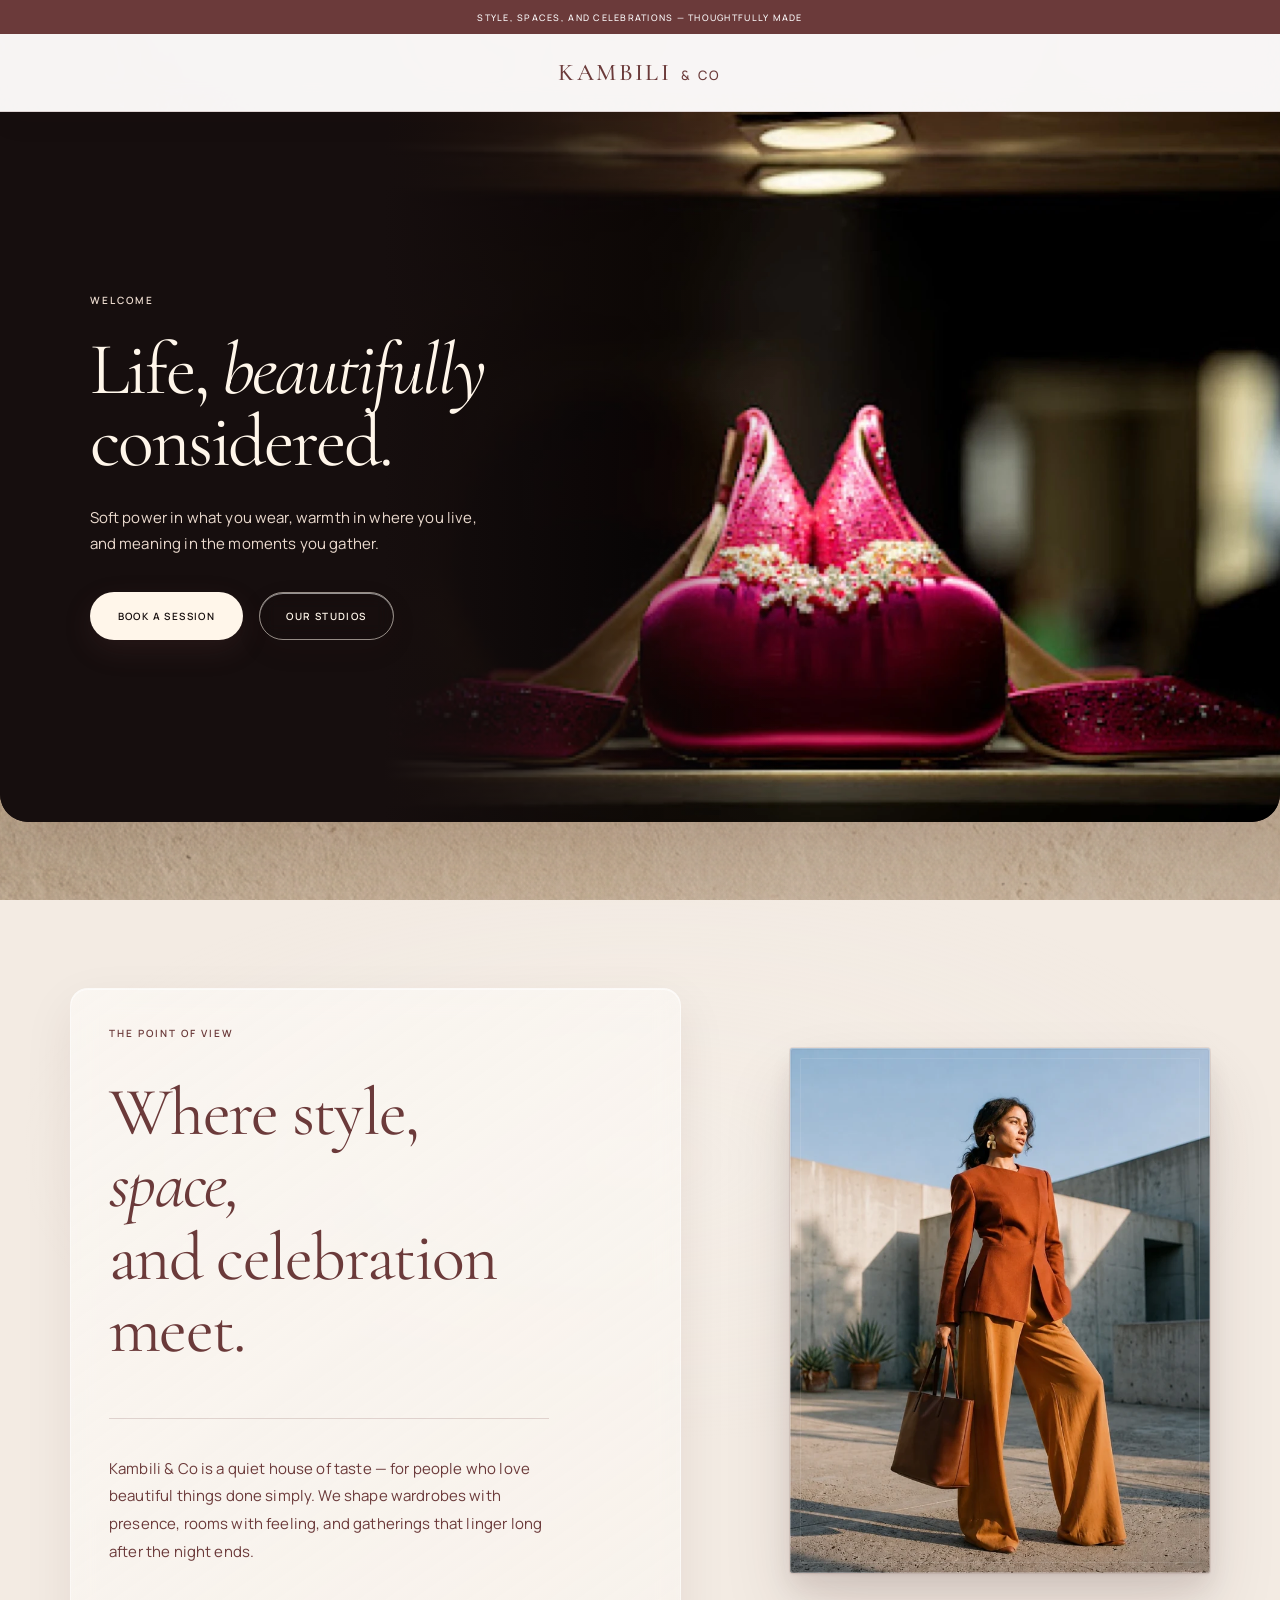
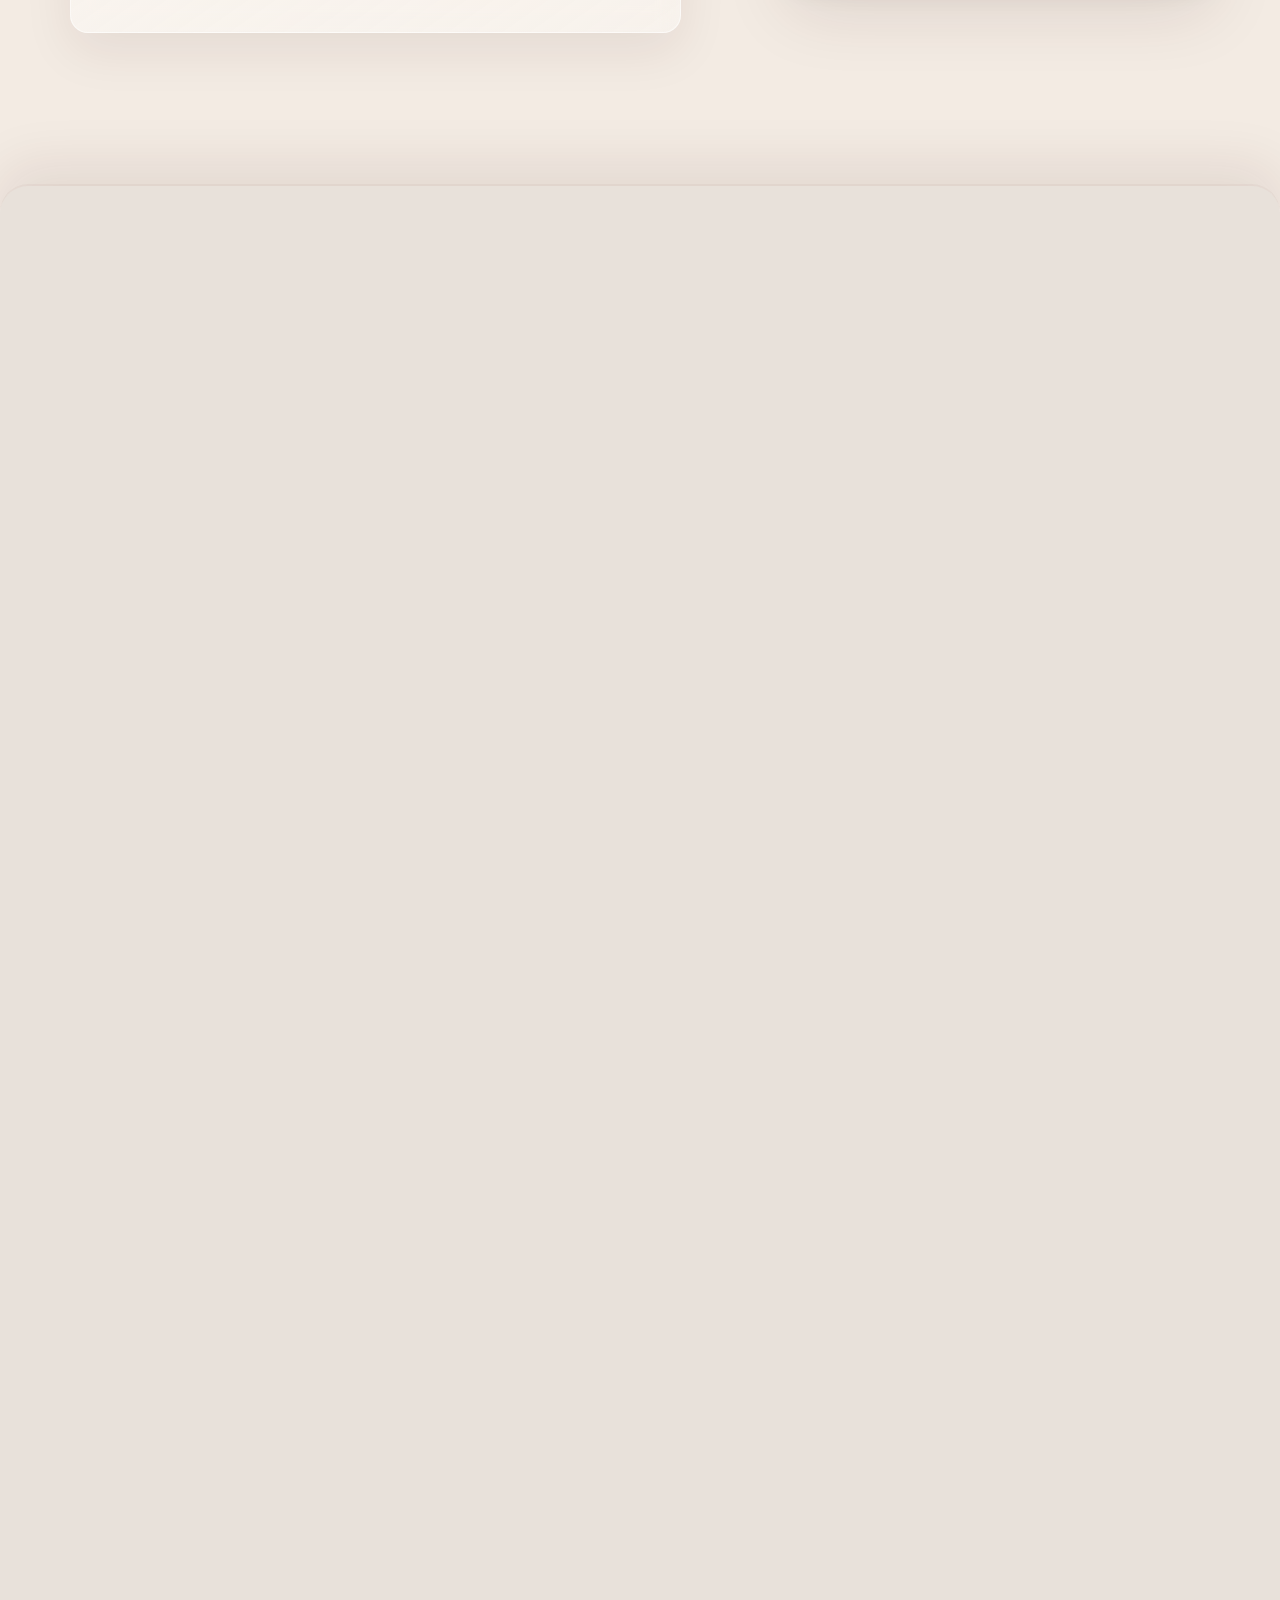
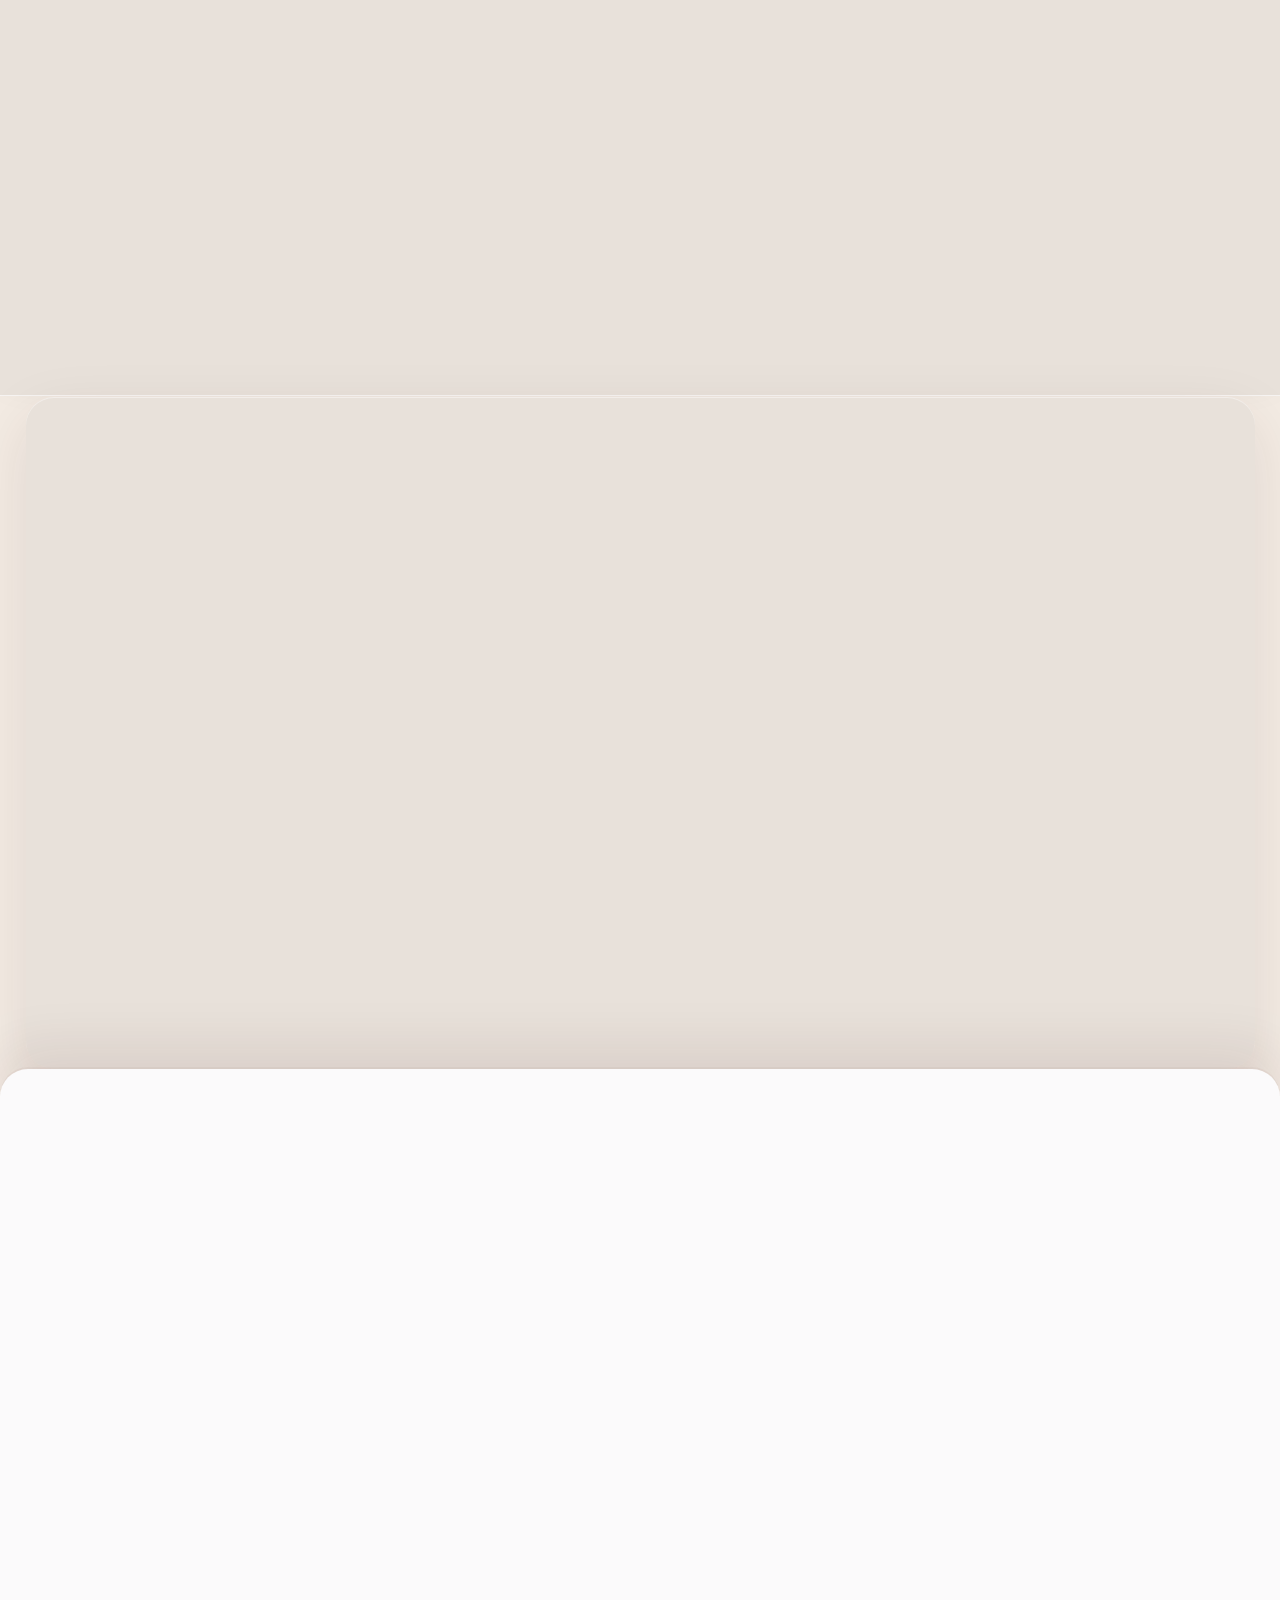
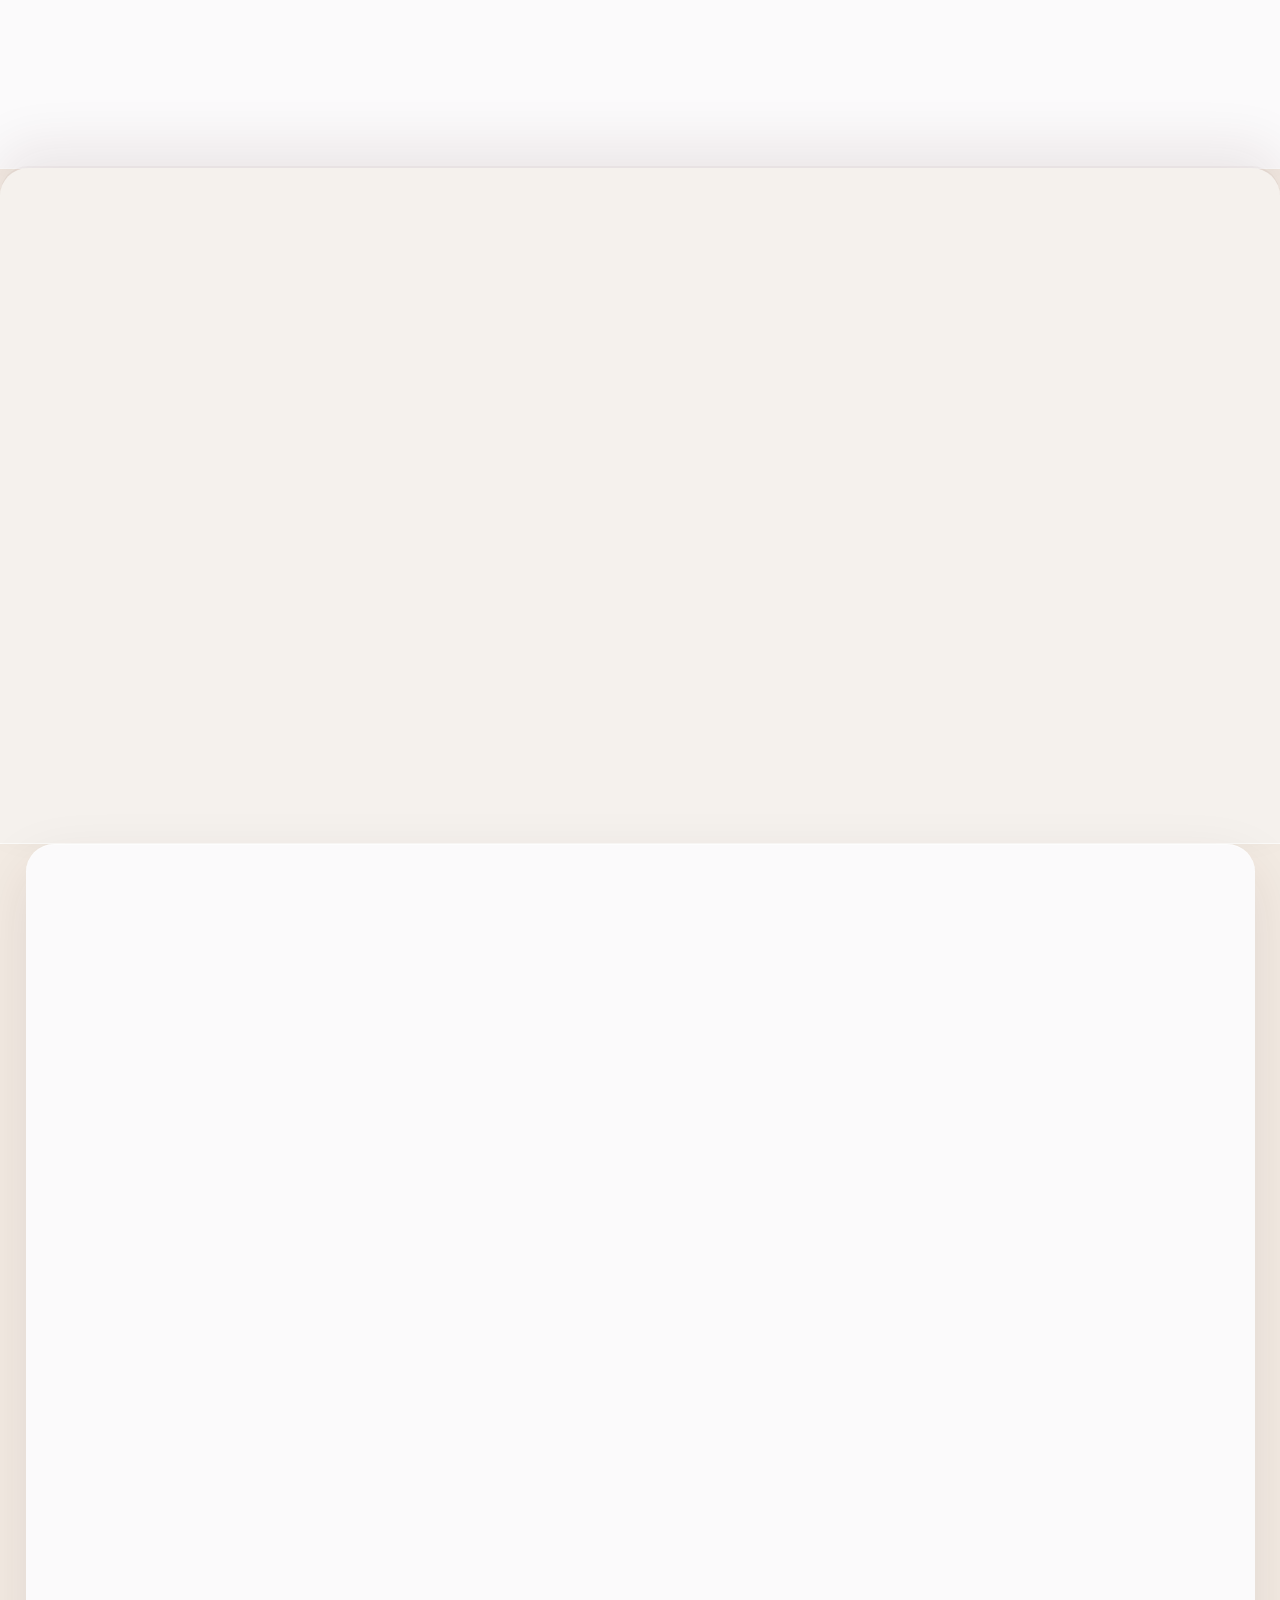
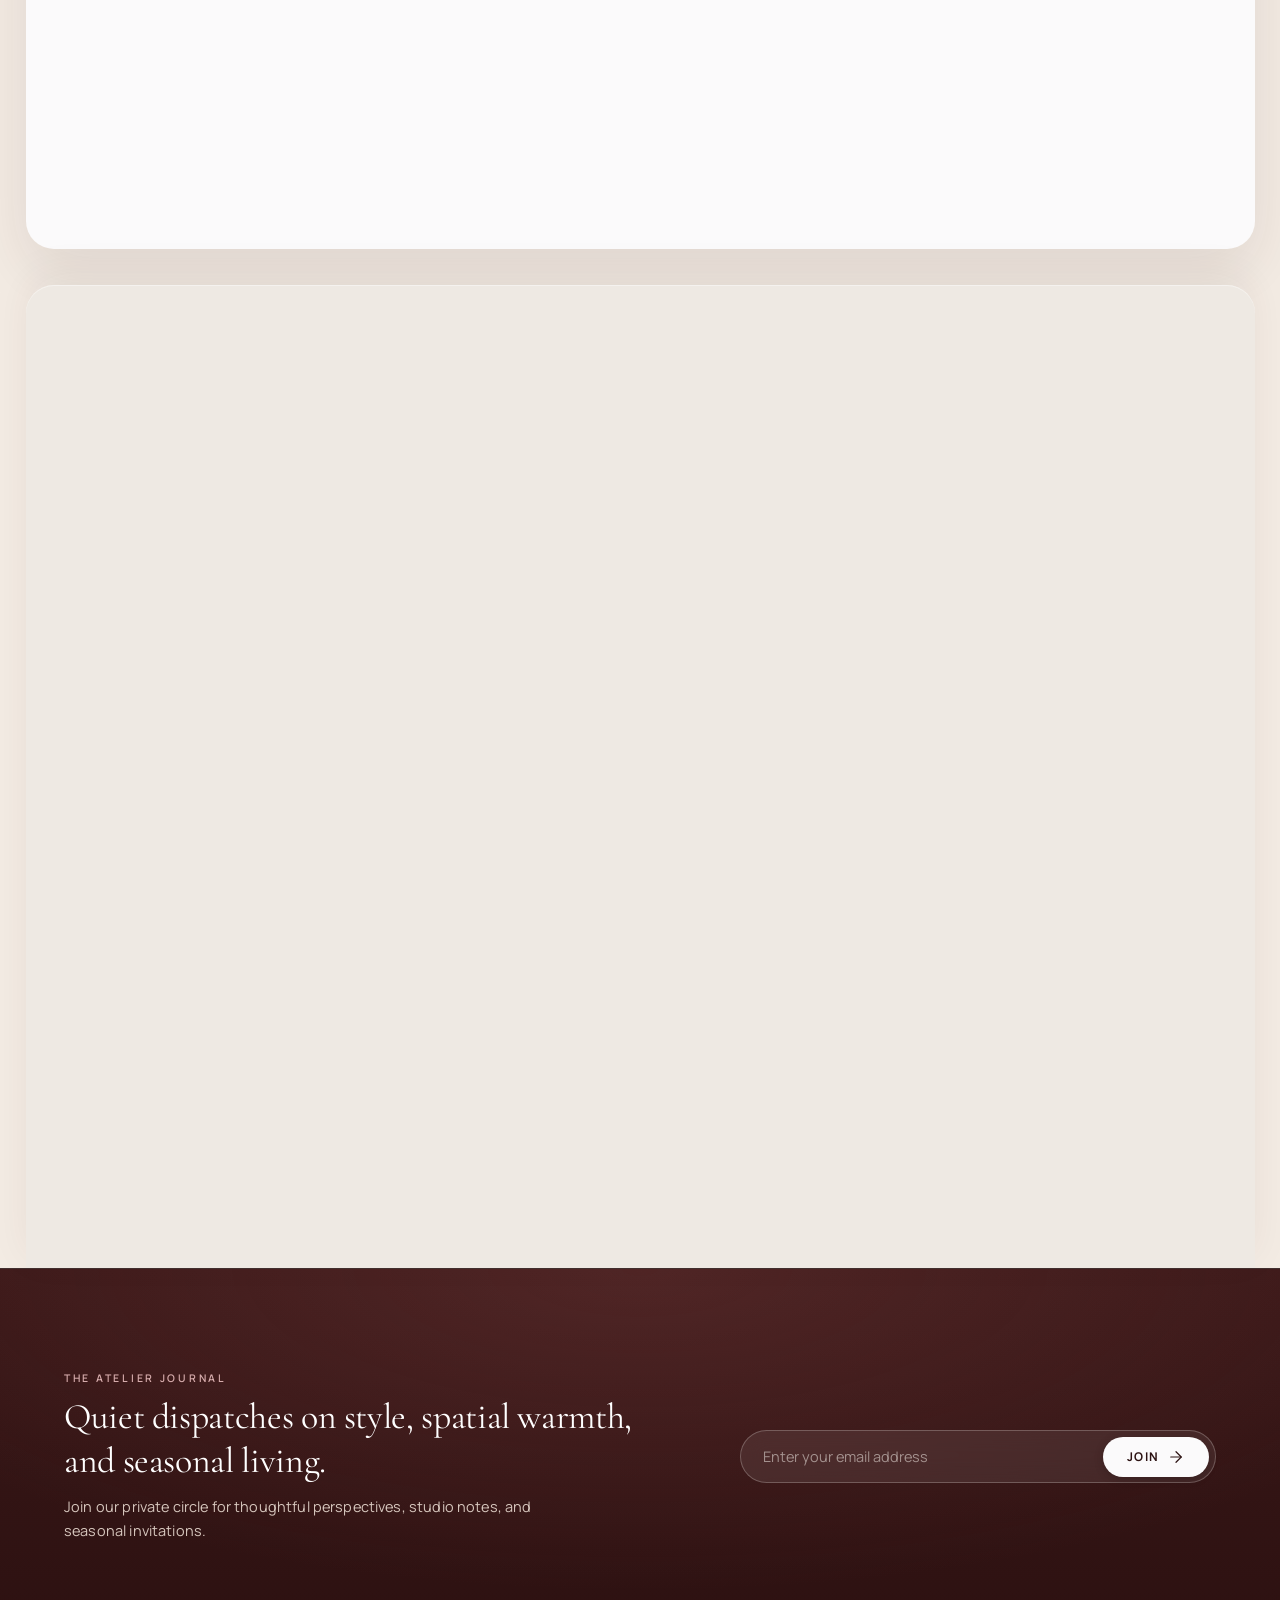
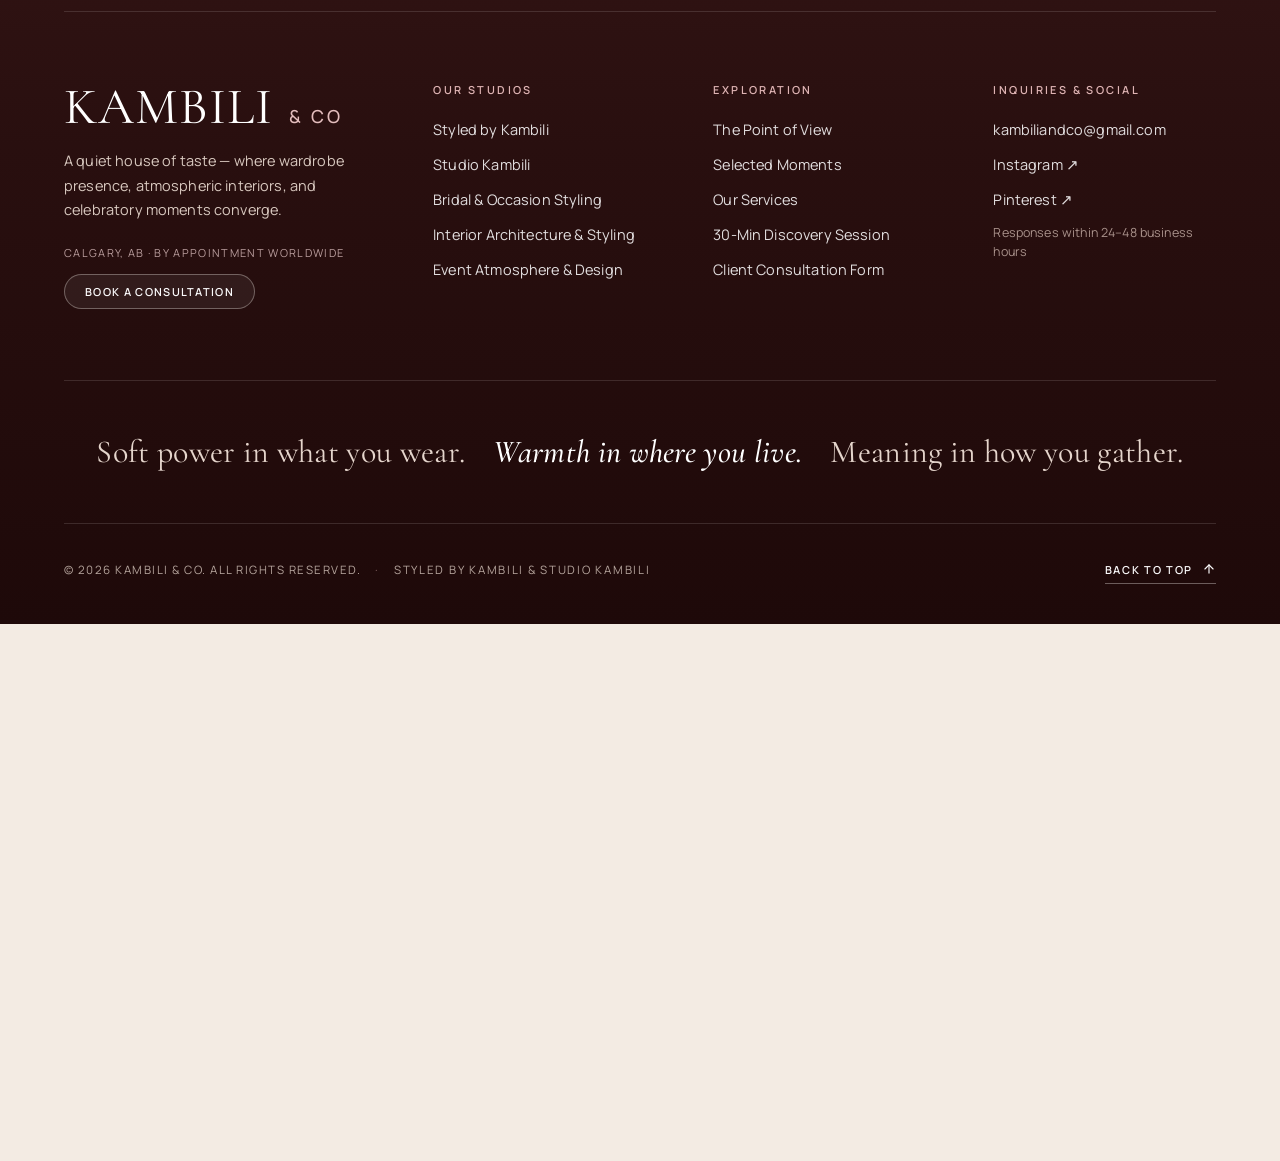
==== commit d2a1d521: "Refine the collage logo link and feature evening accessories on the house page" ====
--- a/house.html
+++ b/house.html
@@ -25,7 +25,7 @@
     </noscript>
     <link rel="preload" as="image" href="./bg-beige-rose-petals.jpg" fetchpriority="high" />
     <link rel="preload" as="image" href="./bg-beige-rose-border.jpg" fetchpriority="high" />
-    <link rel="preload" as="image" href="./img/house-flowers.webp" type="image/webp" fetchpriority="high" />
+    <link rel="preload" as="image" href="./img/house-evening-accessories.webp" type="image/webp" fetchpriority="high" />
     <link rel="stylesheet" href="styles.css?v=3.5" />
     <style>
       /* Critical Burgundy Footer Protection */
@@ -111,7 +111,7 @@
 
       <main id="main-content">
         <section class="hero hero-feature" id="top" aria-labelledby="hero-heading">
-          <img class="hero-feature-image" src="./img/house-flowers.webp" alt="White garden roses and blue delphiniums on a table set for a celebration" width="1800" height="614" decoding="async" fetchpriority="high" />
+          <img class="hero-feature-image" src="./img/house-evening-accessories.webp" alt="Fuchsia evening shoes and a satin clutch with a crystal clasp, lit against a dark backdrop" width="1920" height="1277" decoding="async" fetchpriority="high" />
           <div class="hero-feature-copy">
             <p class="eyebrow">Welcome</p>
             <h1 id="hero-heading">Life, <em>beautifully</em> considered.</h1>
--- a/styles.css
+++ b/styles.css
@@ -763,6 +763,10 @@
   font-weight: 400;
 }
 .hero-feature {
+  --hero-ground: #160e0e;
+  --hero-ivory: #fff6ea;
+  color: var(--hero-ivory);
+  background: var(--hero-ground);
   position: relative;
   min-height: min(710px, calc(100svh - 120px));
   overflow: hidden;
@@ -772,12 +776,12 @@
 .hero-feature::after {
   content: "";
   position: absolute; z-index: 1; inset: 0; pointer-events: none;
-  background: linear-gradient(90deg, rgba(251,250,251,.96) 0%, rgba(251,250,251,.88) 28%, rgba(251,250,251,.3) 49%, transparent 67%);
+  background: linear-gradient(90deg, var(--hero-ground) 30%, transparent 61%);
 }
 .hero-feature-image {
-  position: absolute; inset: 0; width: 100%; height: 100%;
+  position: absolute; inset: 0 0 0 auto; width: 72%; height: 100%;
   object-fit: cover;
-  object-position: 62% 28%;
+  object-position: 50% 82%;
 }
 .hero-feature-copy {
   position: relative; z-index: 2;
@@ -786,6 +790,8 @@
   display: flex; flex-direction: column; justify-content: center;
 }
 .hero-feature-copy .eyebrow { margin-bottom: 28px; }
+.hero-feature .hero-intro,
+.hero-feature-copy .eyebrow { color: #ecdbcf; }
 .hero-actions { display: flex; flex-wrap: wrap; align-items: center; gap: 14px 16px; }
 .hero-book-button,
 .booking-button,
@@ -845,6 +851,17 @@
     0 14px 32px rgba(61, 26, 26, .12);
 }
 
+.hero-feature .hero-book-button {
+  background: var(--hero-ivory);
+  color: var(--hero-ground);
+}
+.hero-feature .hero-studios-button {
+  color: var(--hero-ivory);
+  background: transparent;
+  border: 1px solid rgb(255 246 234 / 55%);
+}
+.hero-feature .hero-studios-button:hover { background: rgb(255 246 234 / 12%); }
+
 /* —— Introduction (rose field window) —— */
 .introduction {
   padding-top: clamp(110px, 13vw, 180px);
@@ -2873,68 +2890,32 @@
       0 1px 0 rgba(255, 255, 255, .4) inset,
       0 14px 40px rgba(61, 26, 26, .12);
   }
-  .hero-feature::before {
-    content: "";
-    position: absolute;
-    z-index: 1;
-    inset: 0;
-    pointer-events: none;
-    background:
-      linear-gradient(
-        180deg,
-        rgba(251, 247, 242, .08) 0%,
-        rgba(251, 247, 242, .05) 30%,
-        rgba(245, 238, 230, .48) 58%,
-        rgba(248, 244, 239, .9) 78%,
-        rgba(248, 244, 239, .97) 100%
-      );
-  }
-  .hero-feature::after {
-    display: none;
-  }
+  .hero-feature { min-height: 0; }
+  .hero-feature::after { display: none; }
   .hero-feature-image {
-    position: absolute;
-    inset: 0;
+    display: block;
+    position: static;
     width: 100%;
-    height: 100%;
-    max-height: none;
-    aspect-ratio: auto;
-    object-fit: cover;
-    object-position: 78% 20%;
-    order: unset;
+    height: clamp(12rem, 34svh, 25rem);
+    object-position: 50% 82%;
   }
   .hero-feature-copy {
-    position: relative;
-    z-index: 2;
-    left: auto;
-    right: auto;
-    bottom: auto;
     width: 100%;
-    max-width: none;
-    min-height: min(75svh, 640px);
-    padding: 24px 20px 26px;
-    order: unset;
-    background: transparent;
-    justify-content: flex-end;
-    color: var(--burgundy);
-  }
-  .hero-feature-copy .eyebrow {
-    margin-bottom: 10px;
-    color: rgba(107, 58, 58, .78);
-  }
+    padding: 24px 20px 28px;
+  }
+  .hero-feature-copy .eyebrow { margin-bottom: 10px; }
   .hero h1 {
     max-width: 10.5ch;
     font-size: clamp(38px, 10.5vw, 50px);
     line-height: 1.02;
     letter-spacing: -.02em;
-    color: var(--burgundy);
+    color: var(--hero-ivory);
   }
   .hero-intro {
     max-width: 30ch;
     margin: 10px 0 18px;
     font-size: 13.5px;
     line-height: 1.6;
-    color: rgba(107, 58, 58, .92);
   }
   .hero-actions {
     display: flex;
@@ -3603,7 +3584,6 @@
   .announcement-bar p { font-size: 7px; letter-spacing: .08em; }
   .hero h1 { font-size: 34px; max-width: 10.5ch; }
   .hero-intro { font-size: 13px; margin: 10px 0 16px; }
-  .hero-feature-image { object-position: 80% 20%; }
   .introduction-frame h2 { font-size: 30px; }
   .studio-card h3 { font-size: 26px; }
   .mosaic-caption em { font-size: 14px; }
@@ -3617,7 +3597,8 @@
     min-height: 100svh;
     margin: 8px;
   }
-  .hero-feature-image { object-position: 70% 28%; }
+  .hero-feature-image { position: absolute; width: 62%; height: 100%; }
+  .hero-feature::after { display: block; background: linear-gradient(90deg, var(--hero-ground) 39%, transparent 67%); }
   .hero-feature-copy {
     min-height: 100svh;
     padding: 18px 22px 22px;
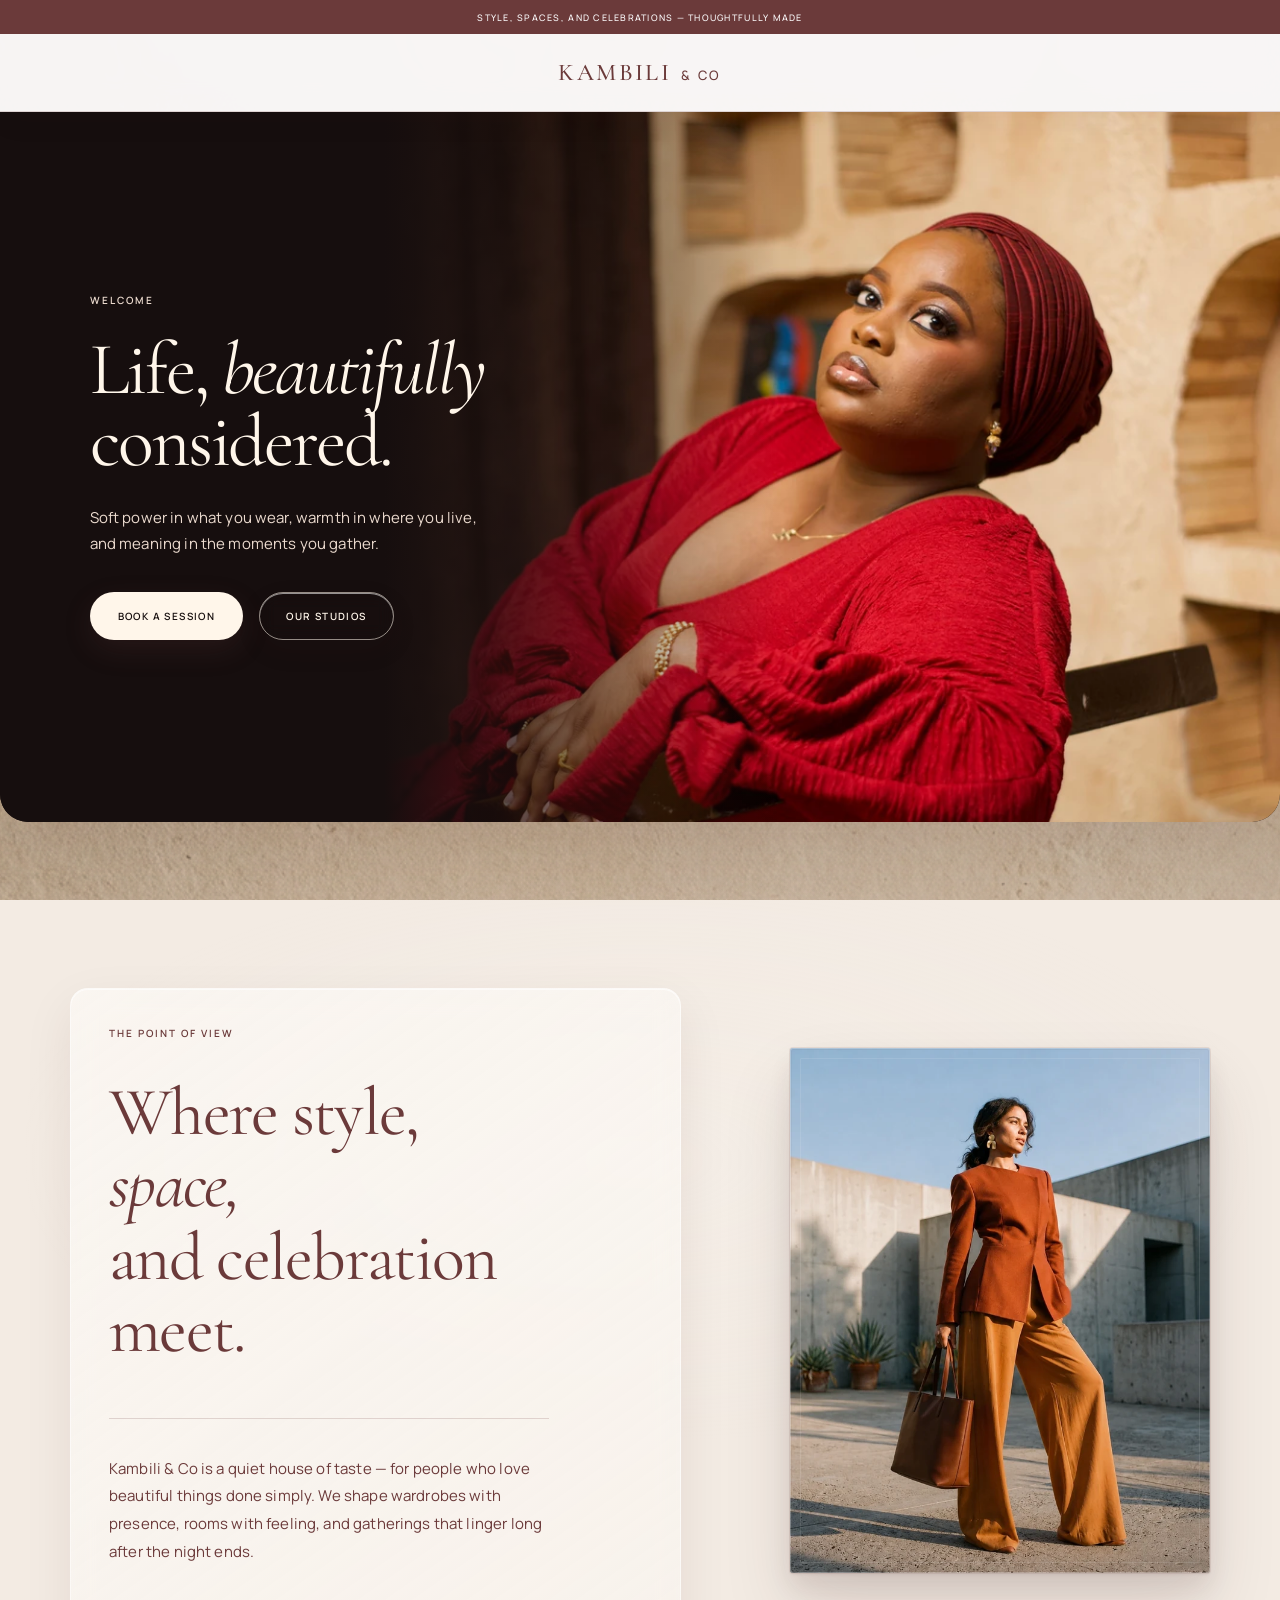
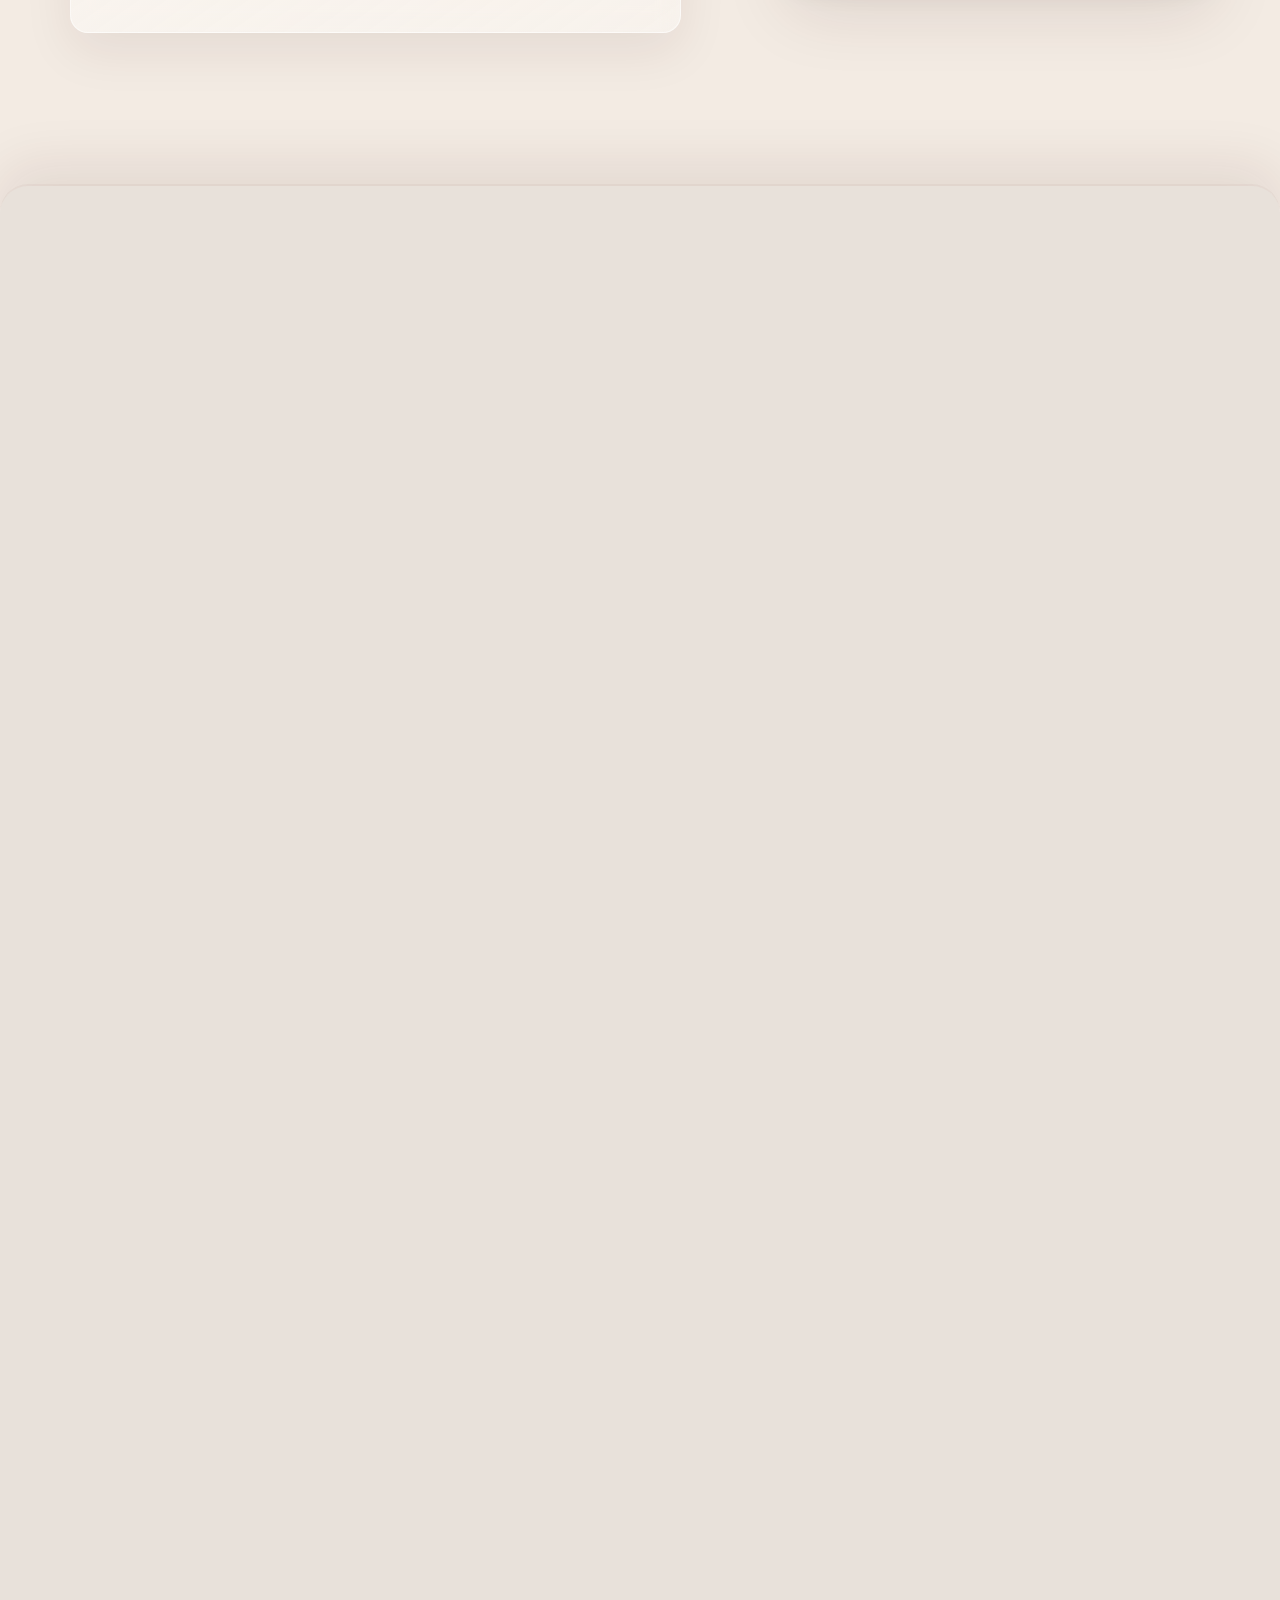
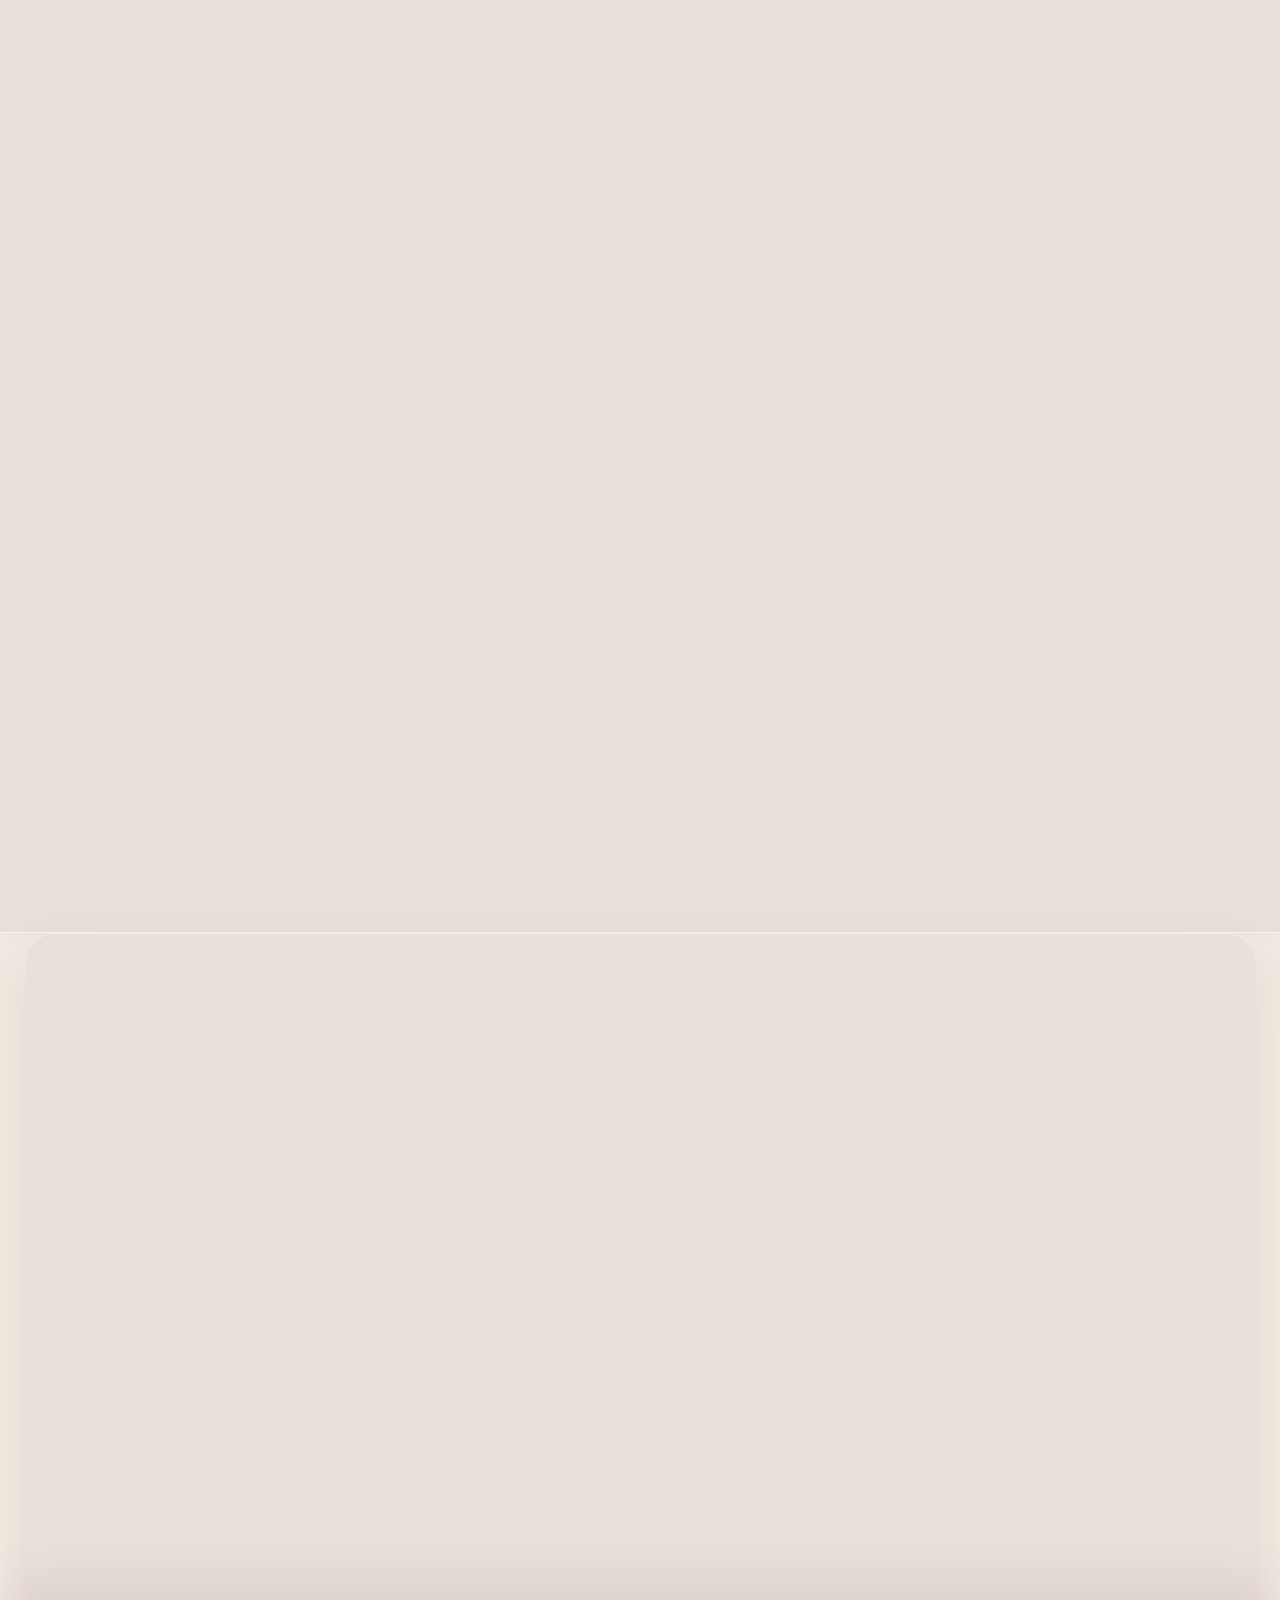
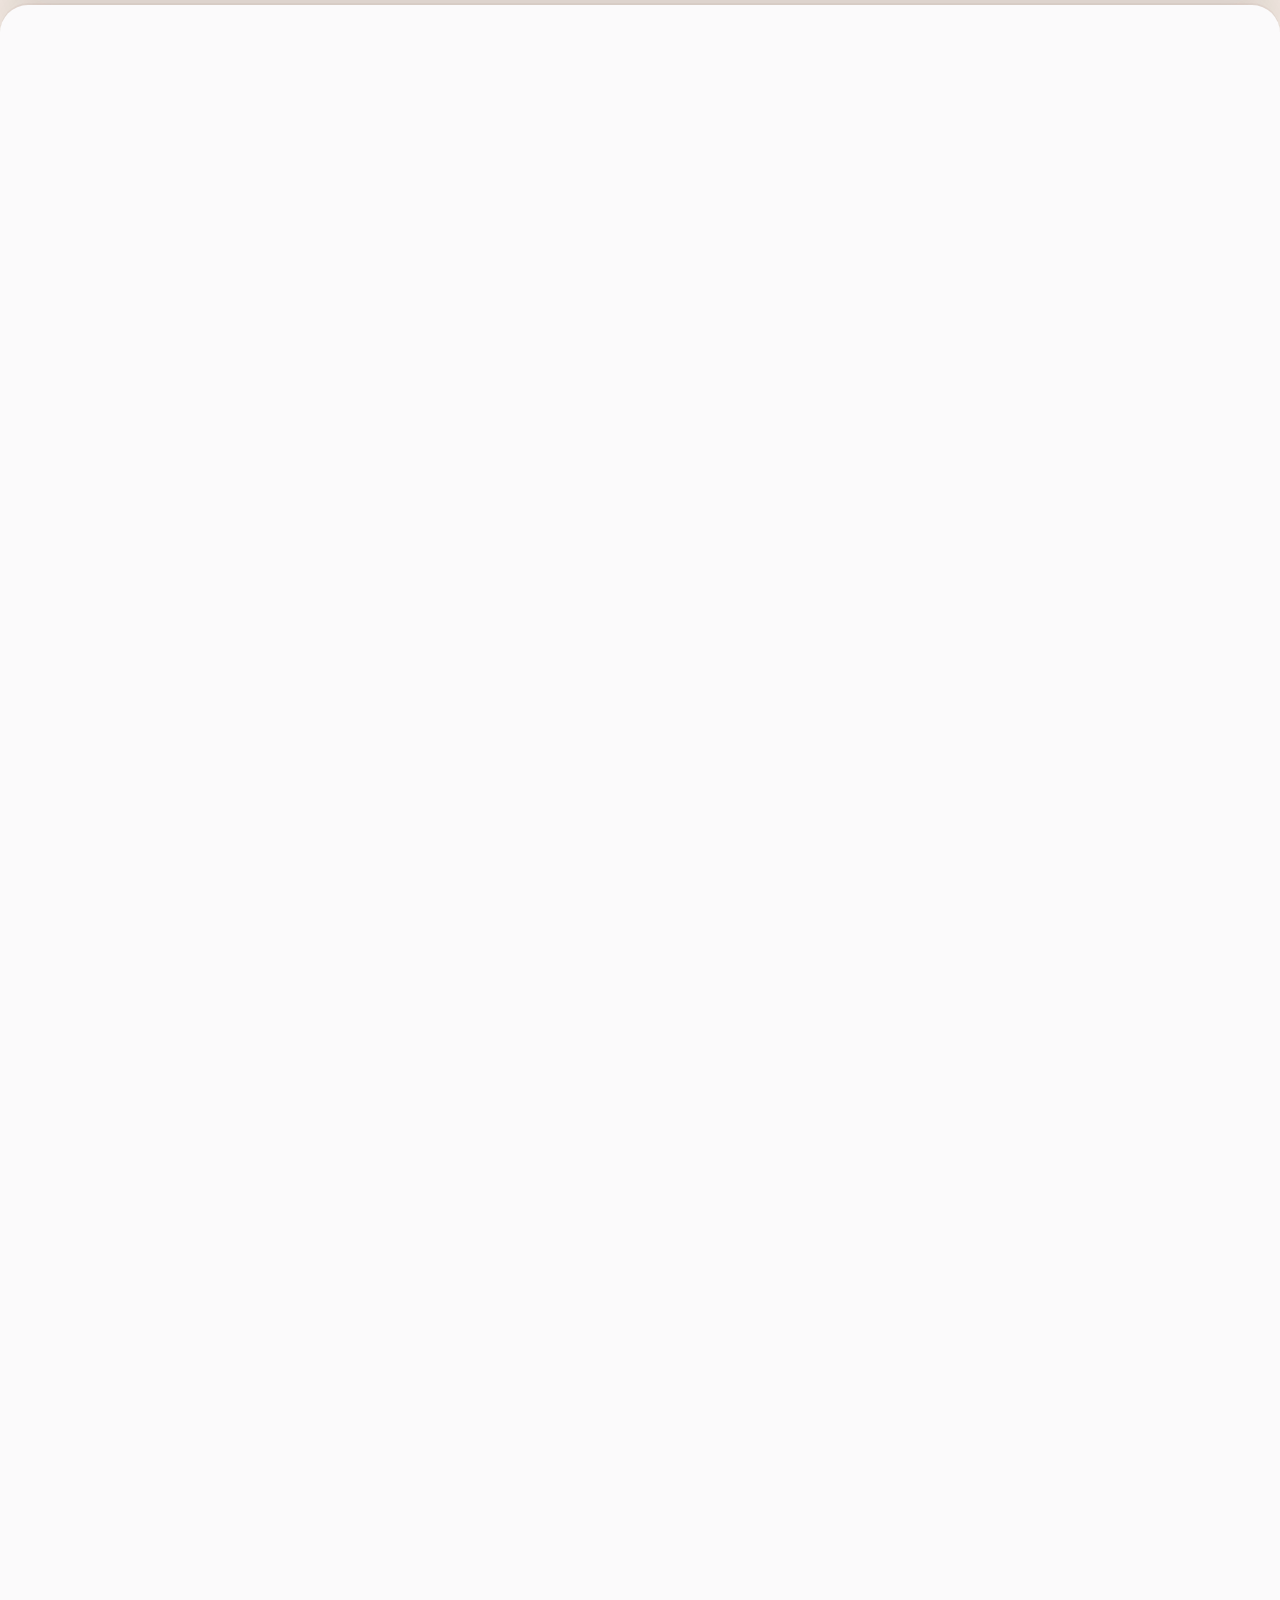
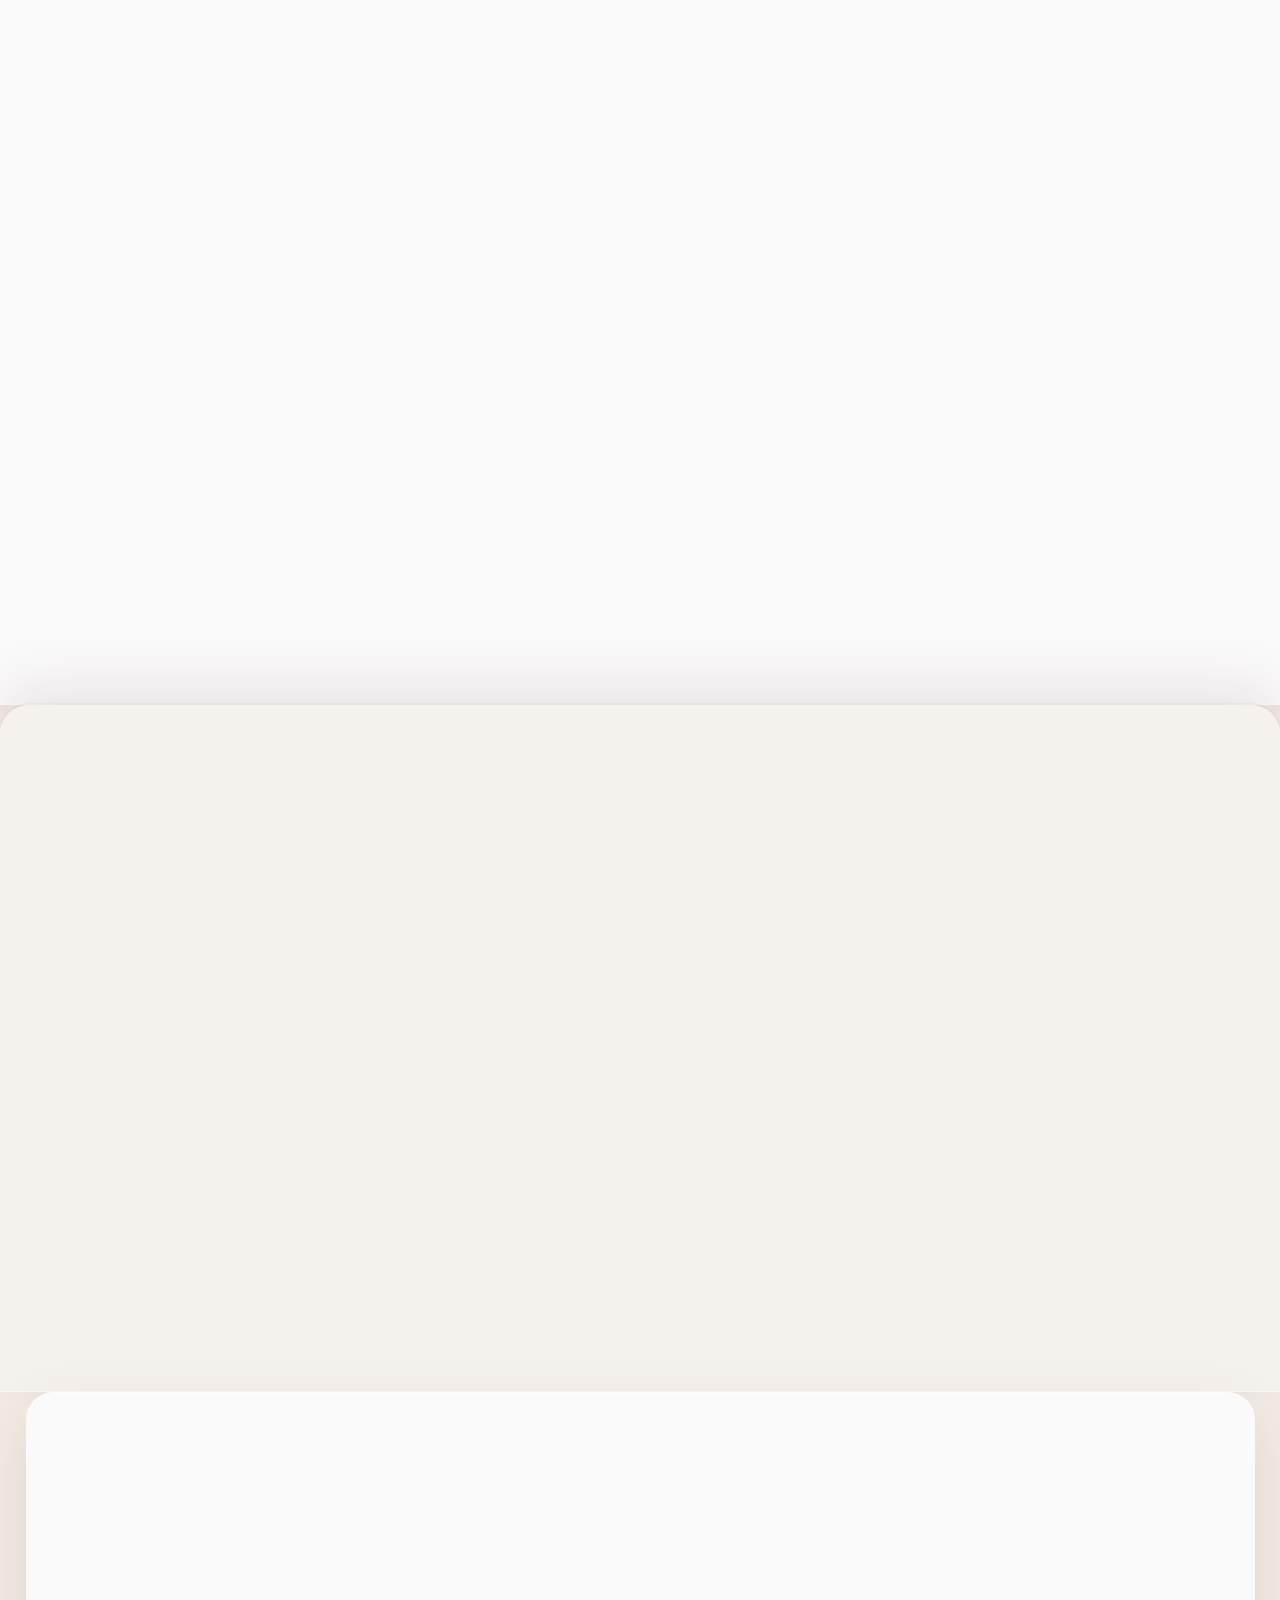
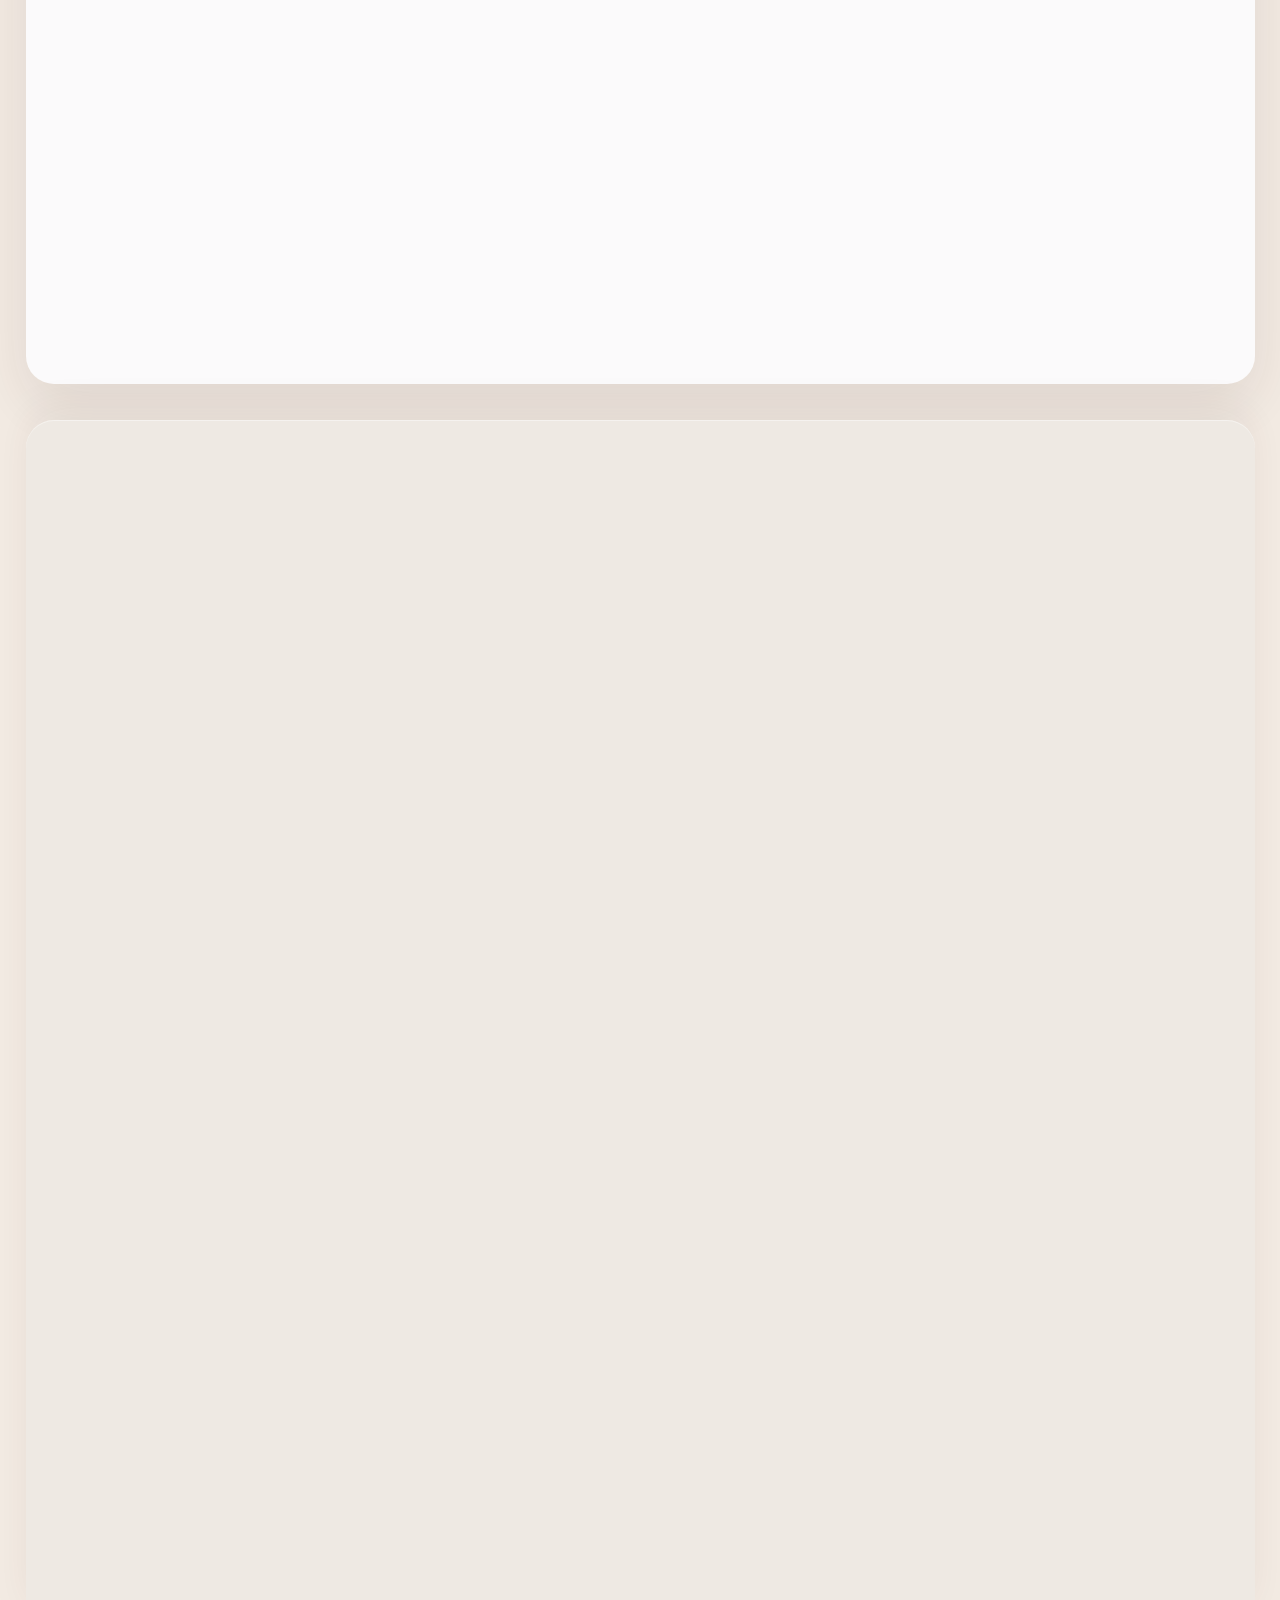
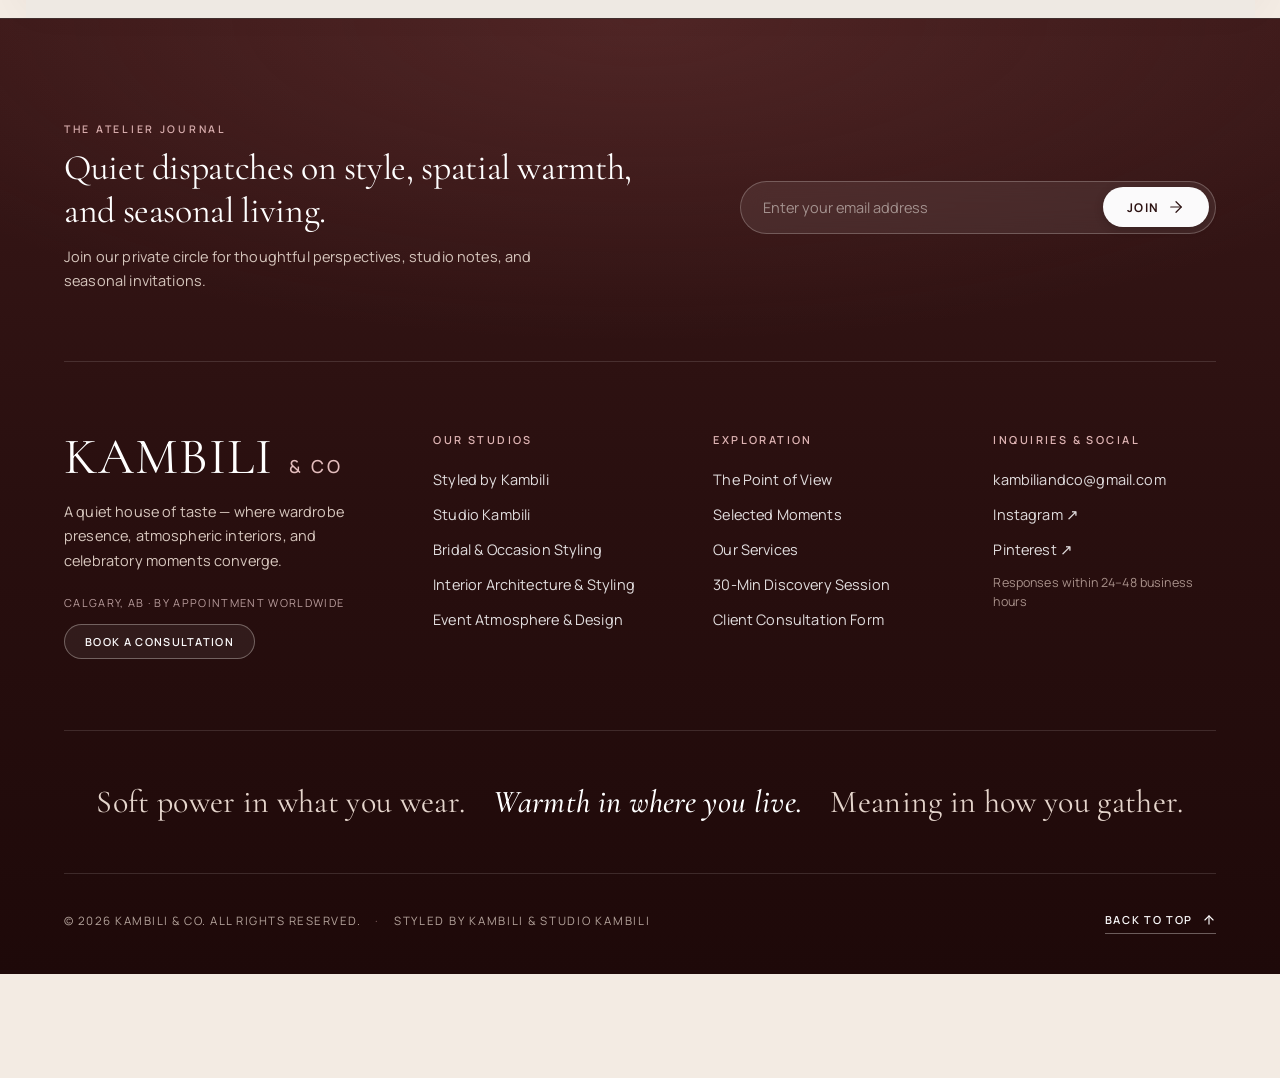
==== commit e8efd14c: "Feature Taiye Salawu’s crimson fashion editorial on the house page" ====
--- a/house.html
+++ b/house.html
@@ -25,7 +25,6 @@
     </noscript>
     <link rel="preload" as="image" href="./bg-beige-rose-petals.jpg" fetchpriority="high" />
     <link rel="preload" as="image" href="./bg-beige-rose-border.jpg" fetchpriority="high" />
-    <link rel="preload" as="image" href="./img/house-evening-accessories.webp" type="image/webp" fetchpriority="high" />
     <link rel="stylesheet" href="styles.css?v=3.5" />
     <style>
       /* Critical Burgundy Footer Protection */
@@ -111,7 +110,16 @@
 
       <main id="main-content">
         <section class="hero hero-feature" id="top" aria-labelledby="hero-heading">
-          <img class="hero-feature-image" src="./img/house-evening-accessories.webp" alt="Fuchsia evening shoes and a satin clutch with a crystal clasp, lit against a dark backdrop" width="1920" height="1277" decoding="async" fetchpriority="high" />
+          <!-- Photograph by Taiye Salawu, Pexels License. https://www.pexels.com/photo/34419122/ -->
+          <img
+            class="hero-feature-image"
+            src="./img/house-crimson-1920.webp"
+            srcset="./img/house-crimson-960.webp 960w, ./img/house-crimson-1920.webp 1920w, ./img/house-crimson-3200.webp 3200w"
+            sizes="(max-width: 820px) and (orientation: landscape) 62vw, (max-width: 820px) 100vw, 72vw"
+            alt="A seated model in a textured crimson dress and pleated headwrap against a carved stone wall"
+            width="1920" height="1536"
+            decoding="async" fetchpriority="high"
+          />
           <div class="hero-feature-copy">
             <p class="eyebrow">Welcome</p>
             <h1 id="hero-heading">Life, <em>beautifully</em> considered.</h1>
--- a/styles.css
+++ b/styles.css
@@ -781,7 +781,7 @@
 .hero-feature-image {
   position: absolute; inset: 0 0 0 auto; width: 72%; height: 100%;
   object-fit: cover;
-  object-position: 50% 82%;
+  object-position: 58% 26%;
 }
 .hero-feature-copy {
   position: relative; z-index: 2;
@@ -2897,7 +2897,6 @@
     position: static;
     width: 100%;
     height: clamp(12rem, 34svh, 25rem);
-    object-position: 50% 82%;
   }
   .hero-feature-copy {
     width: 100%;
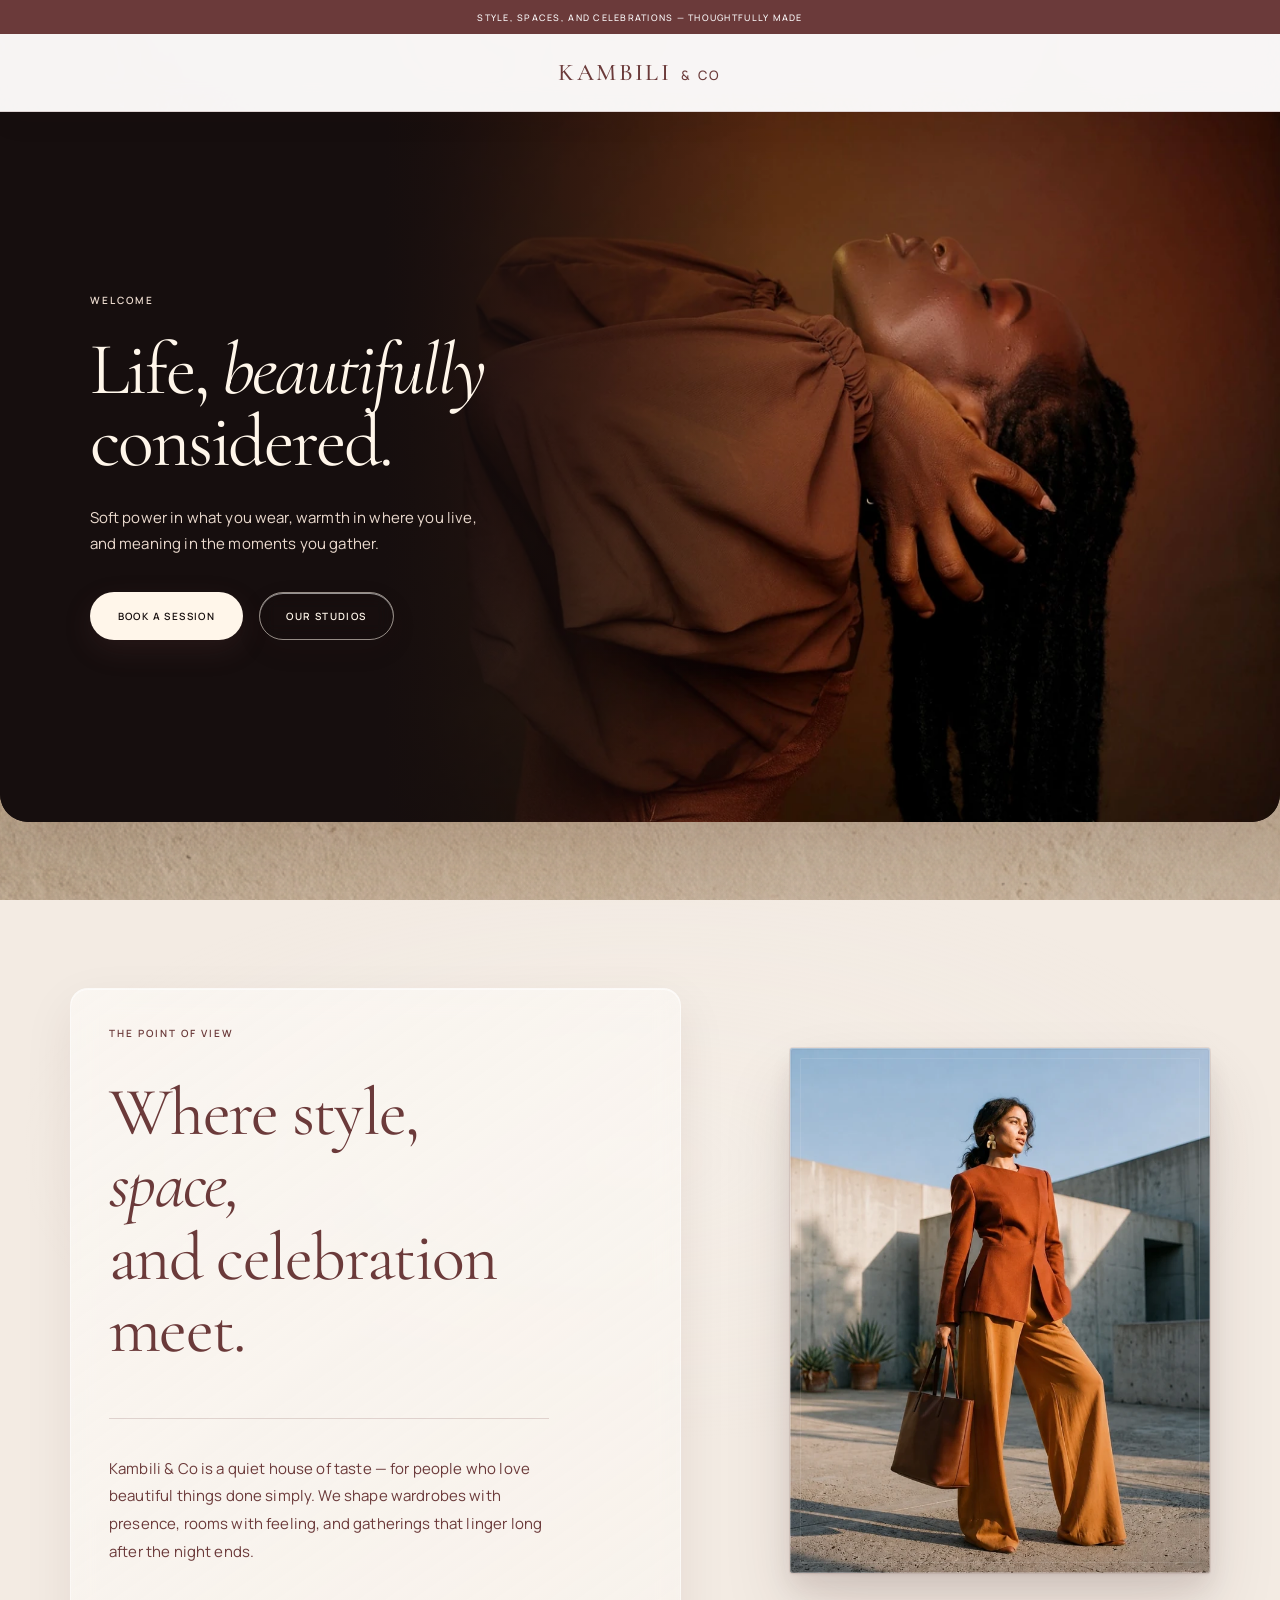
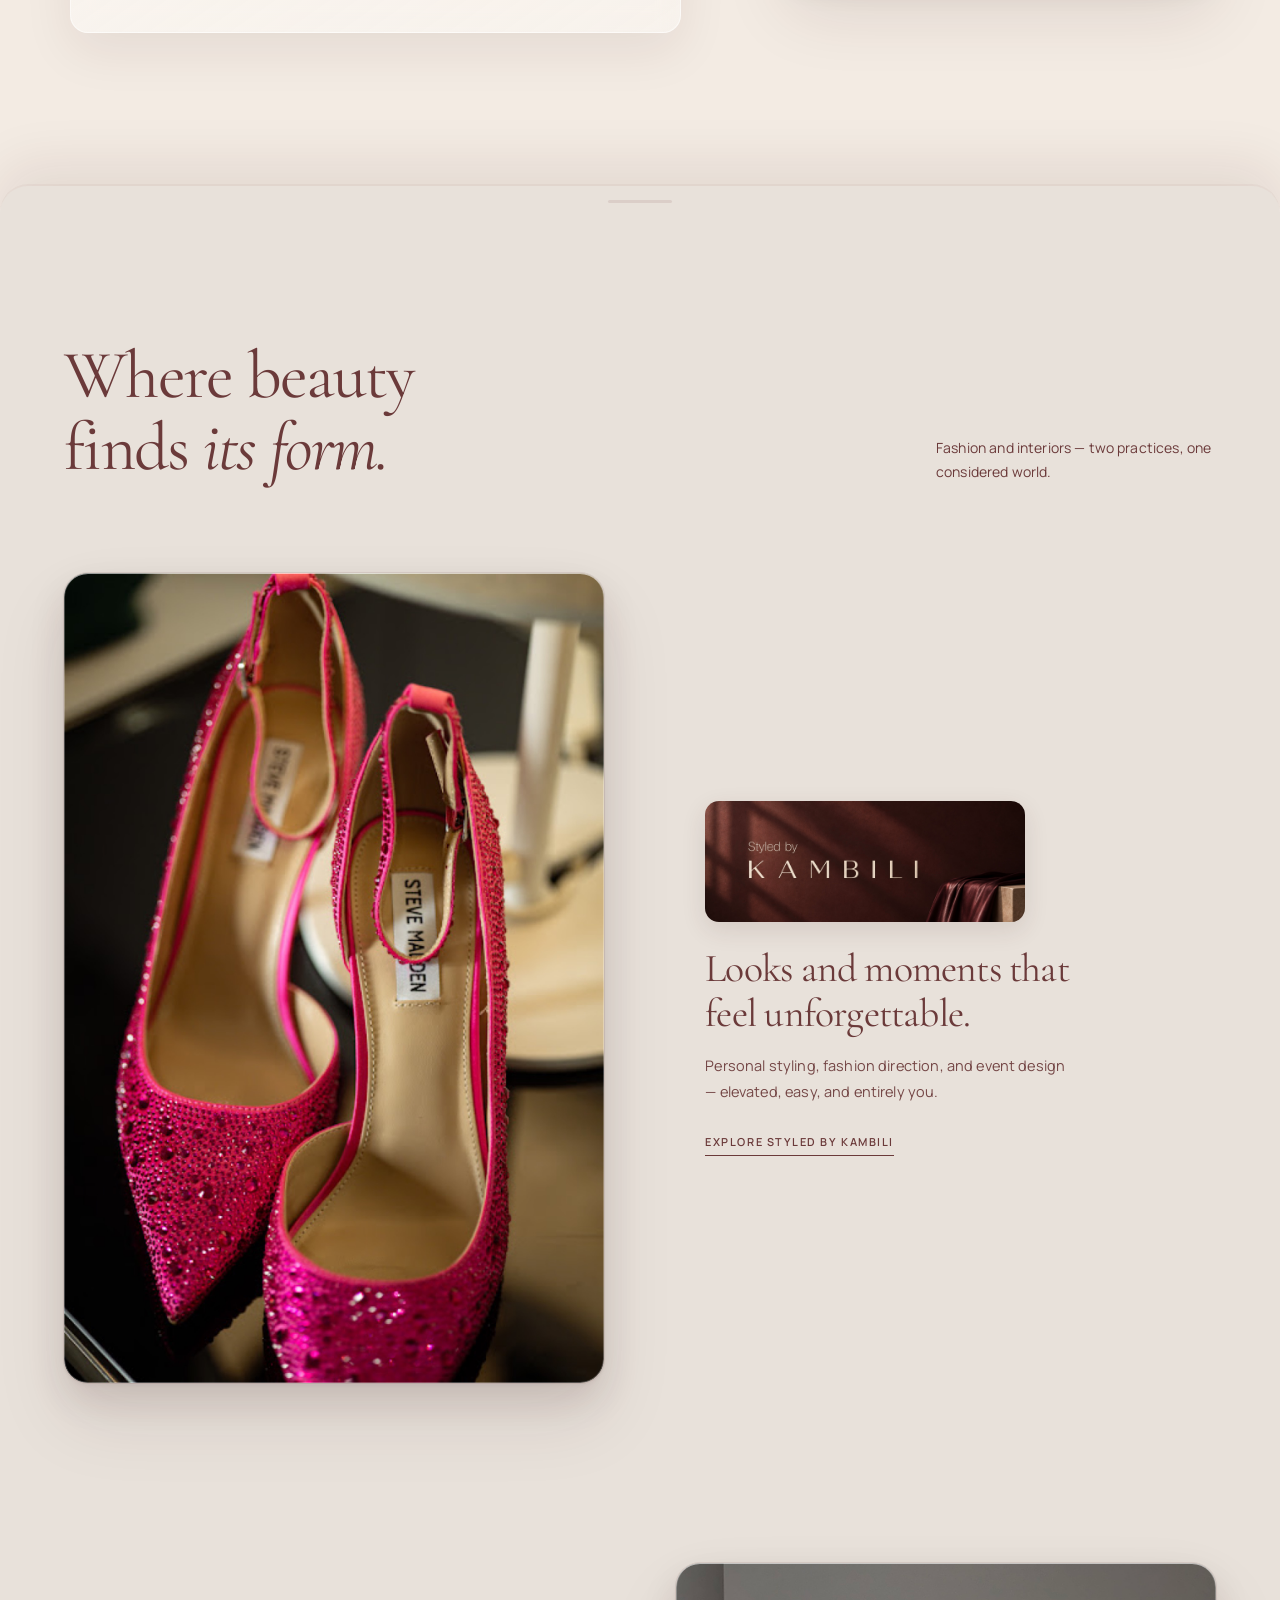
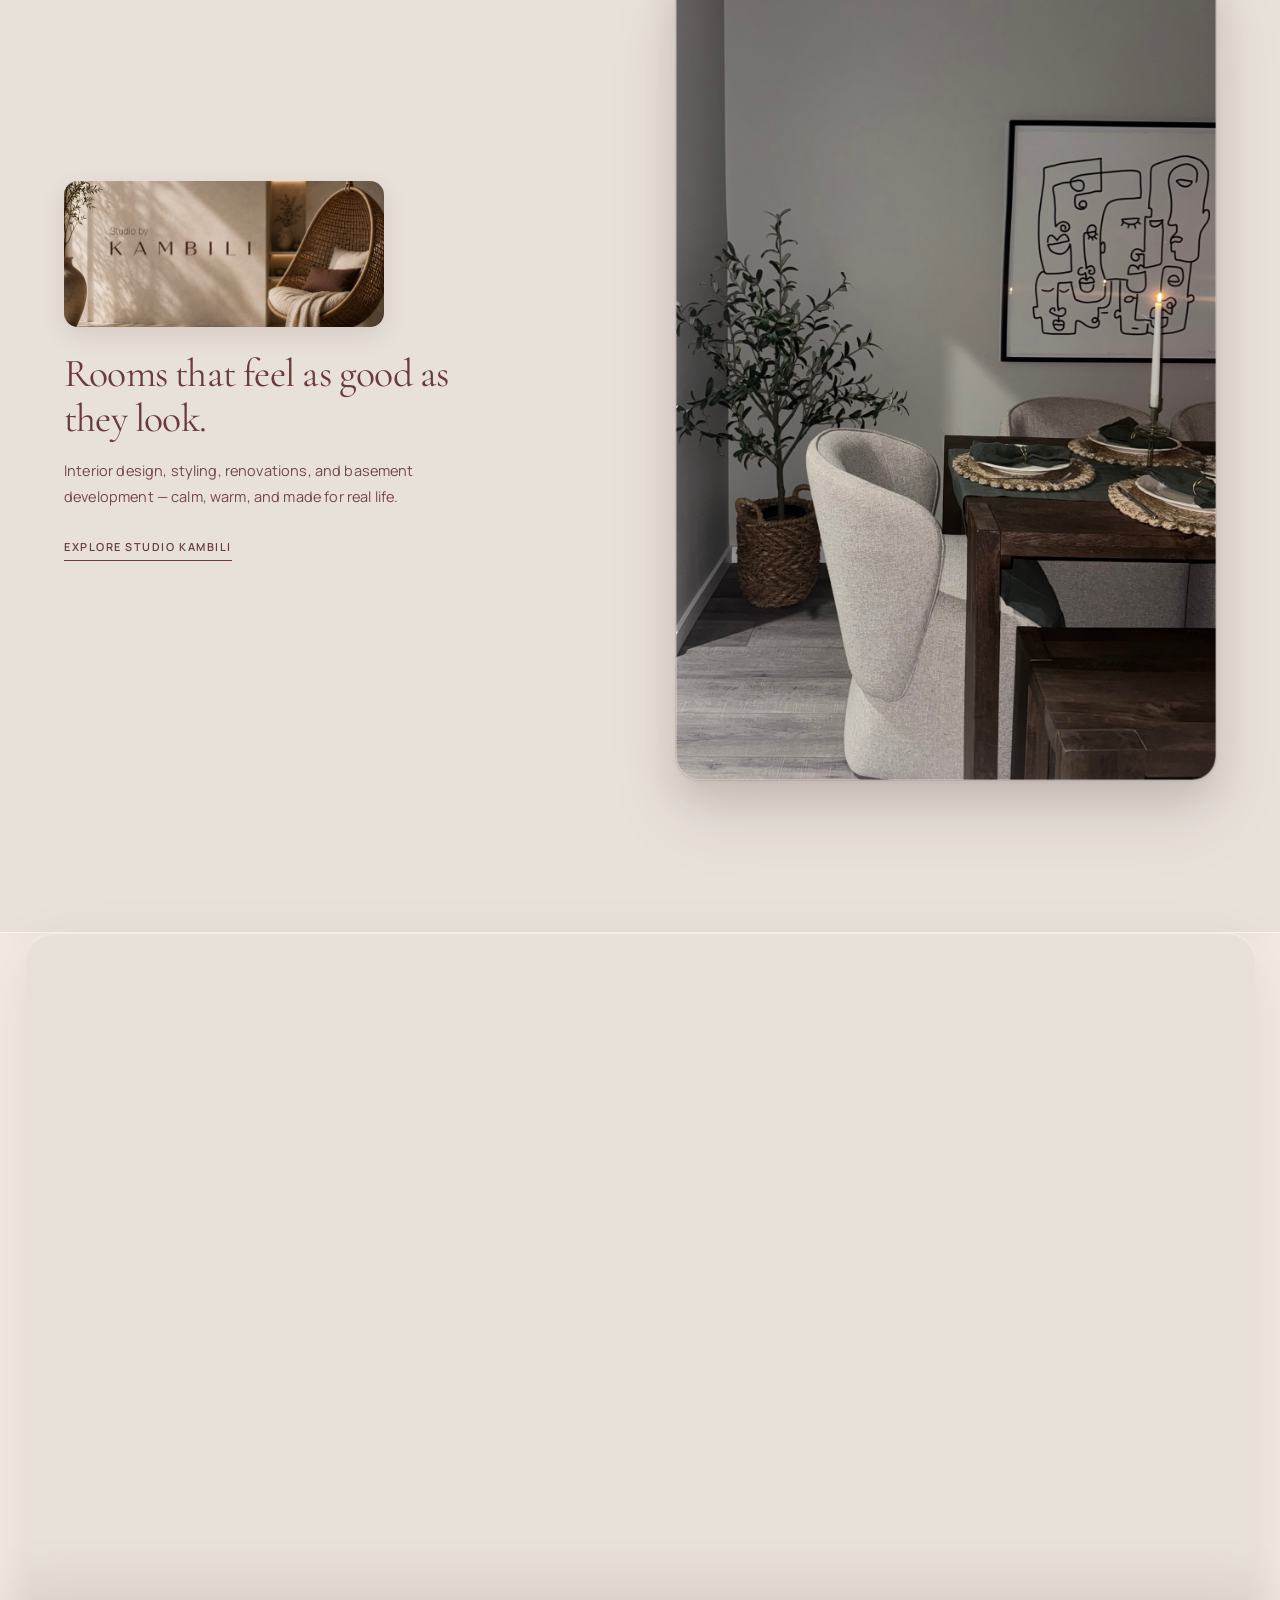
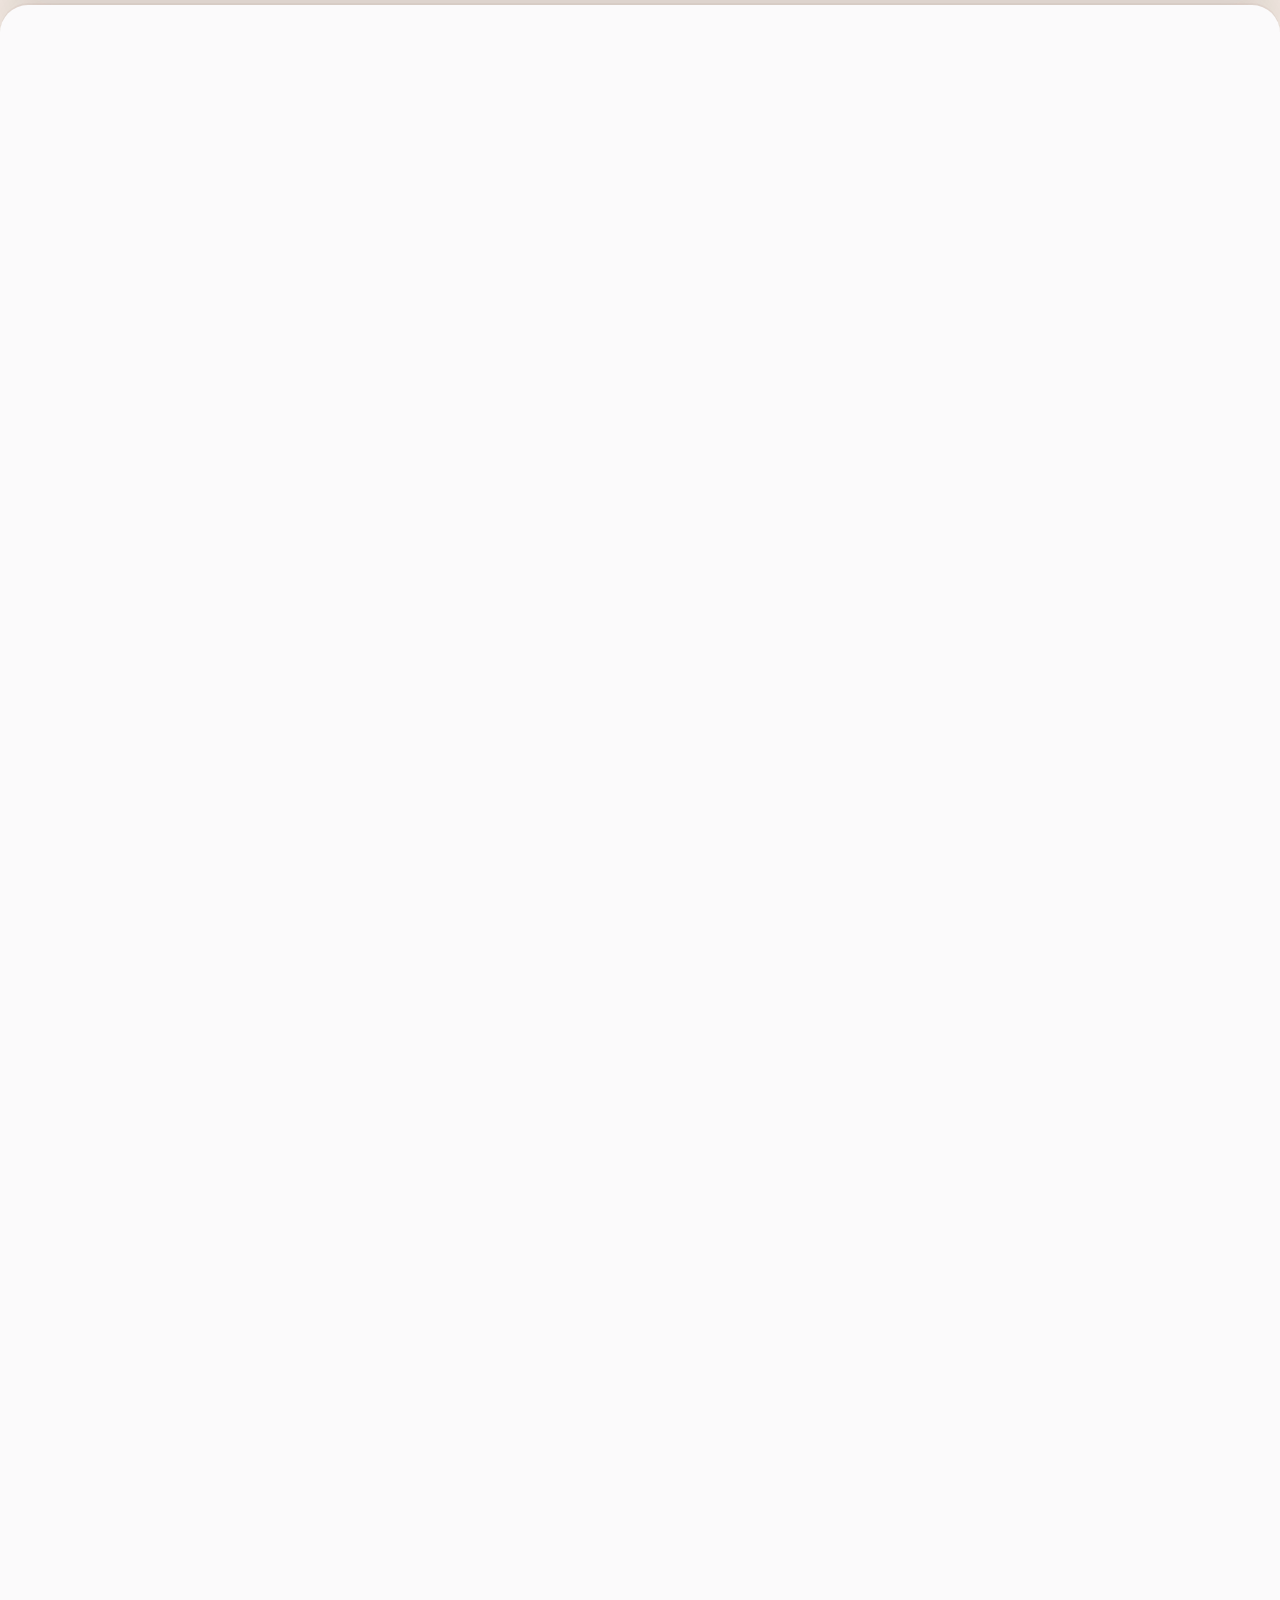
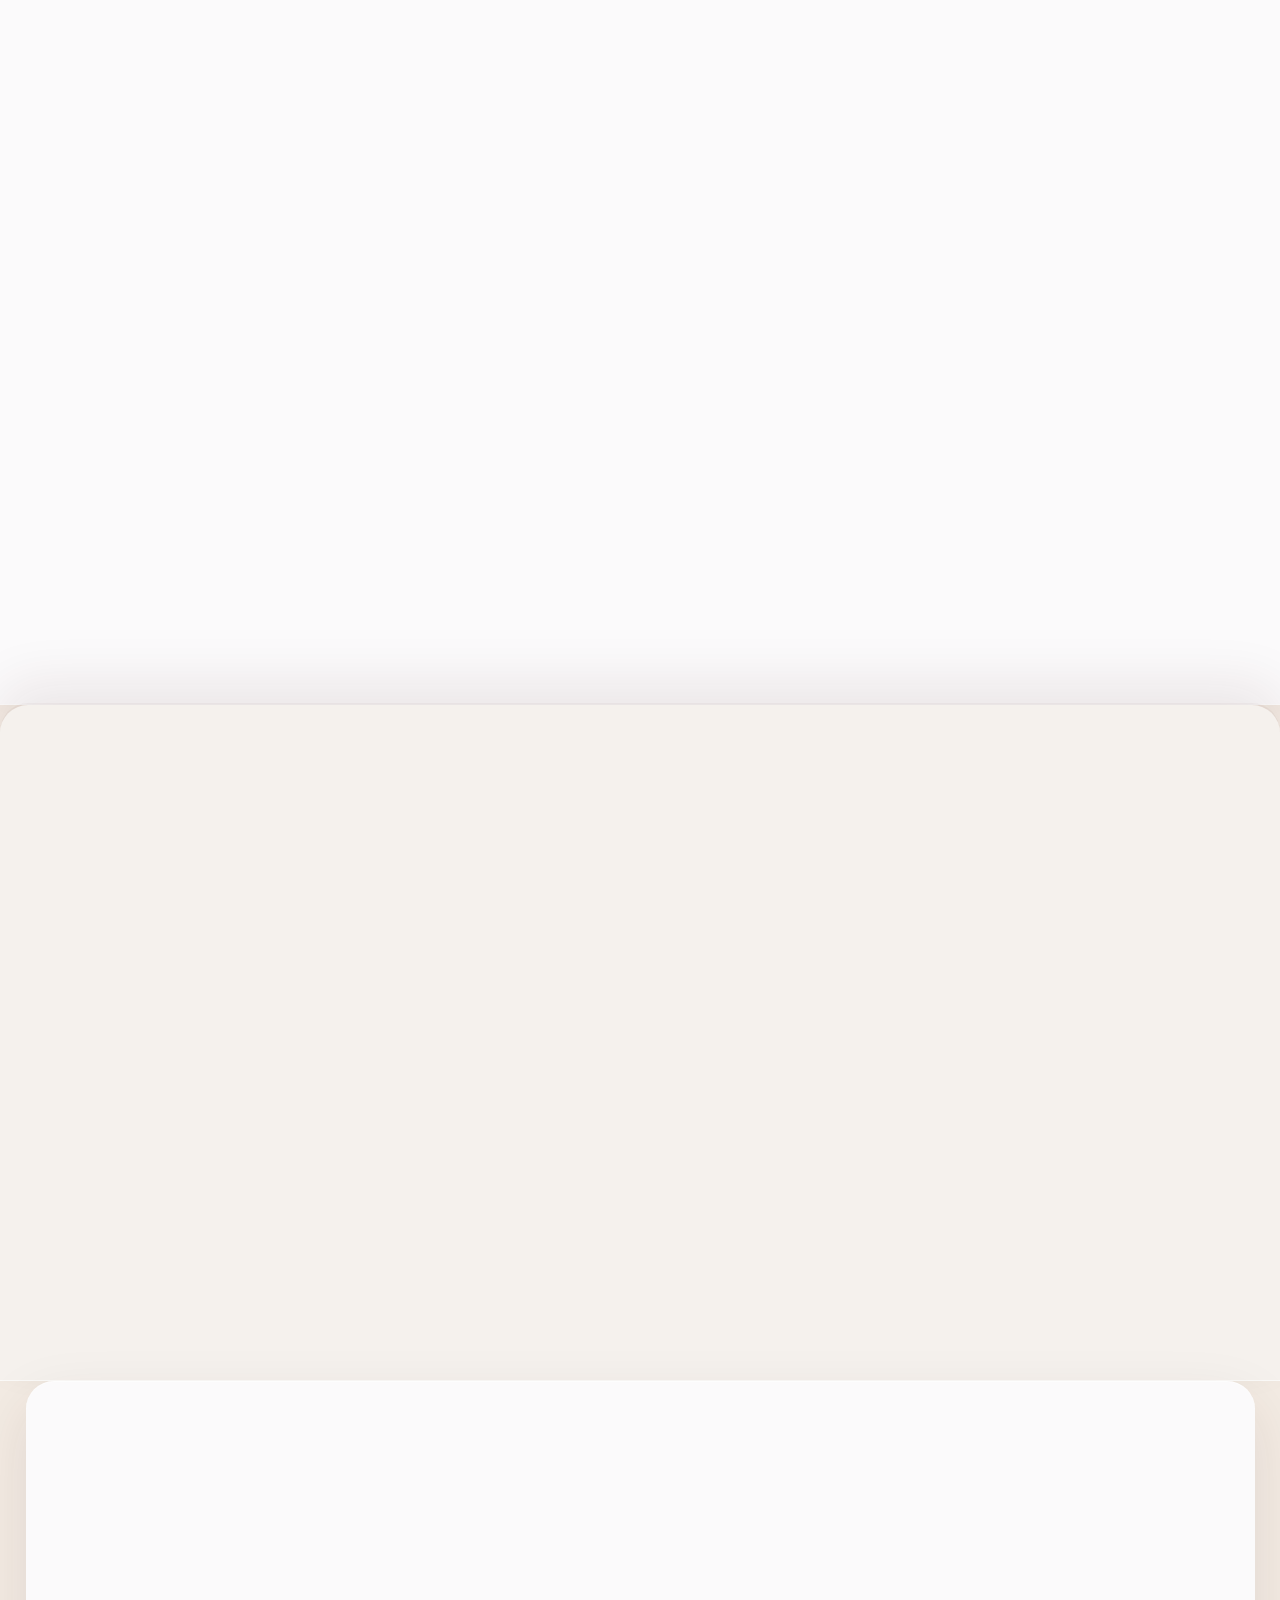
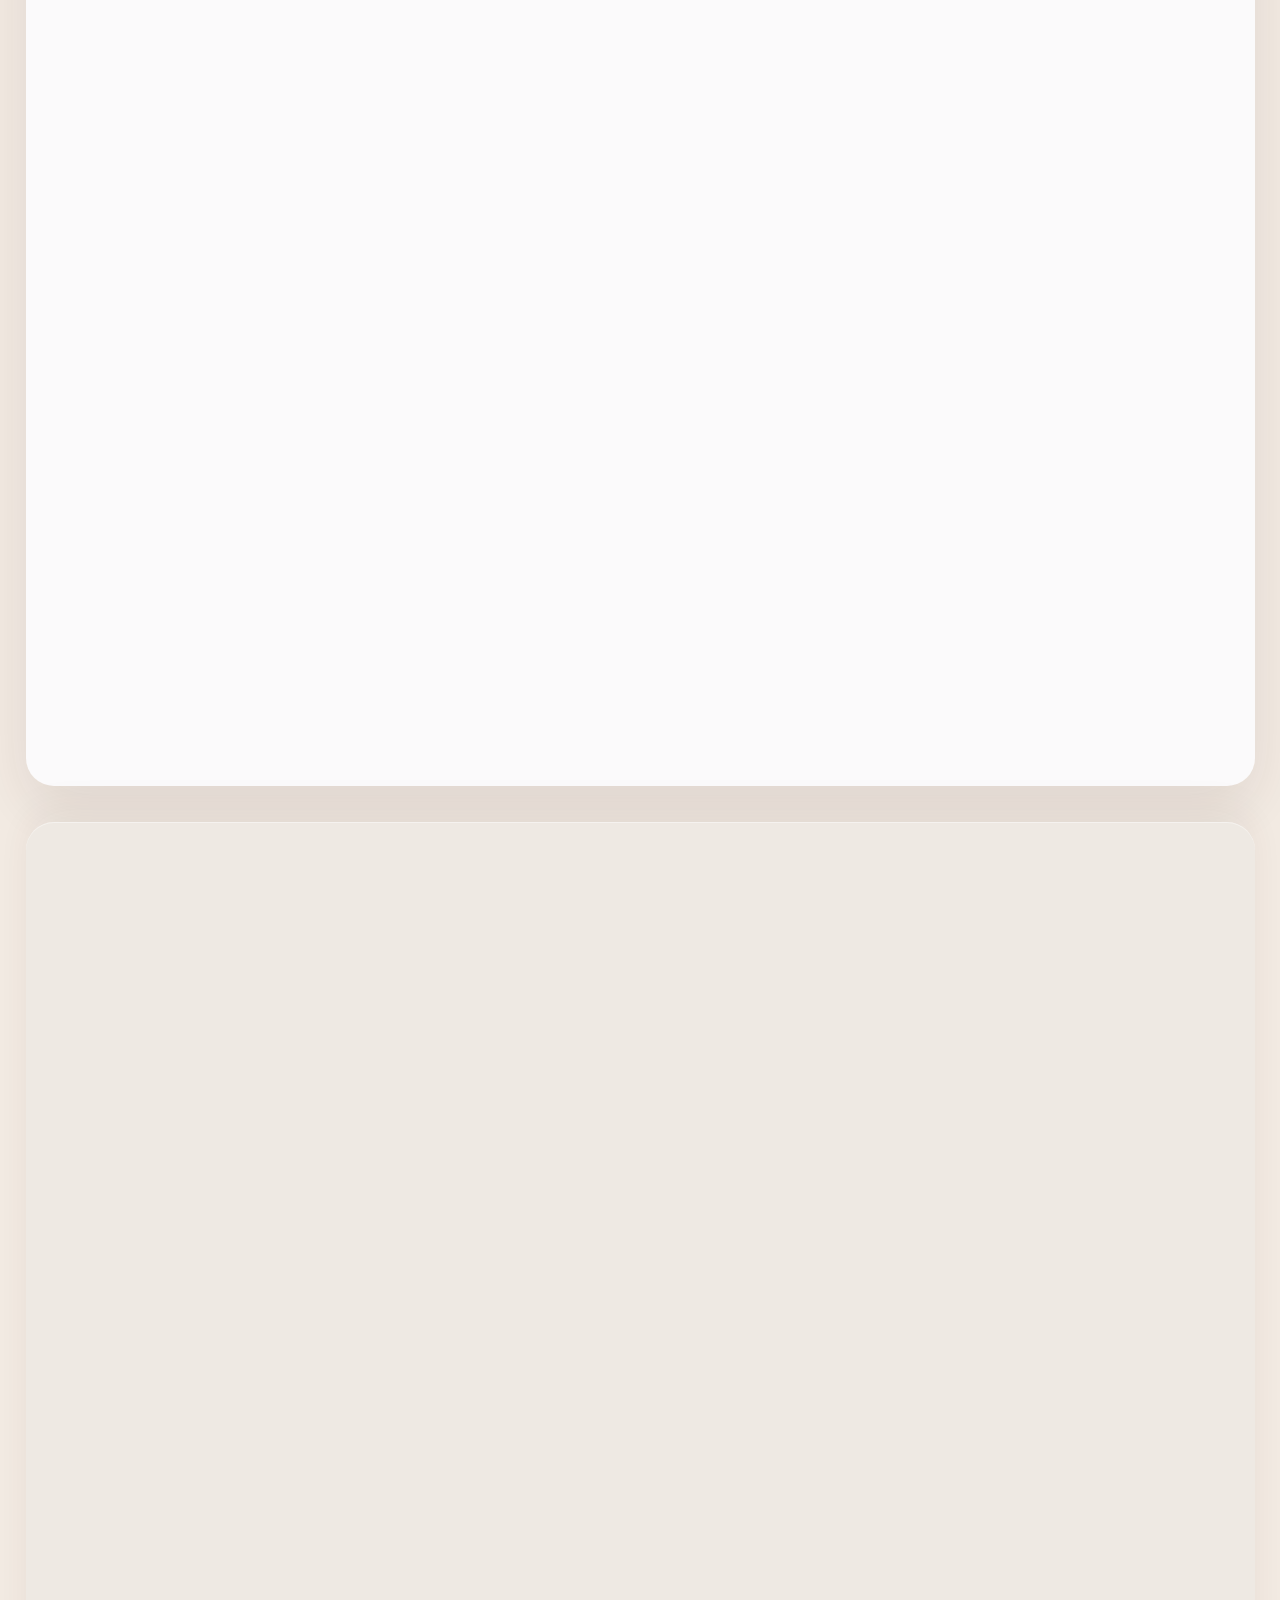
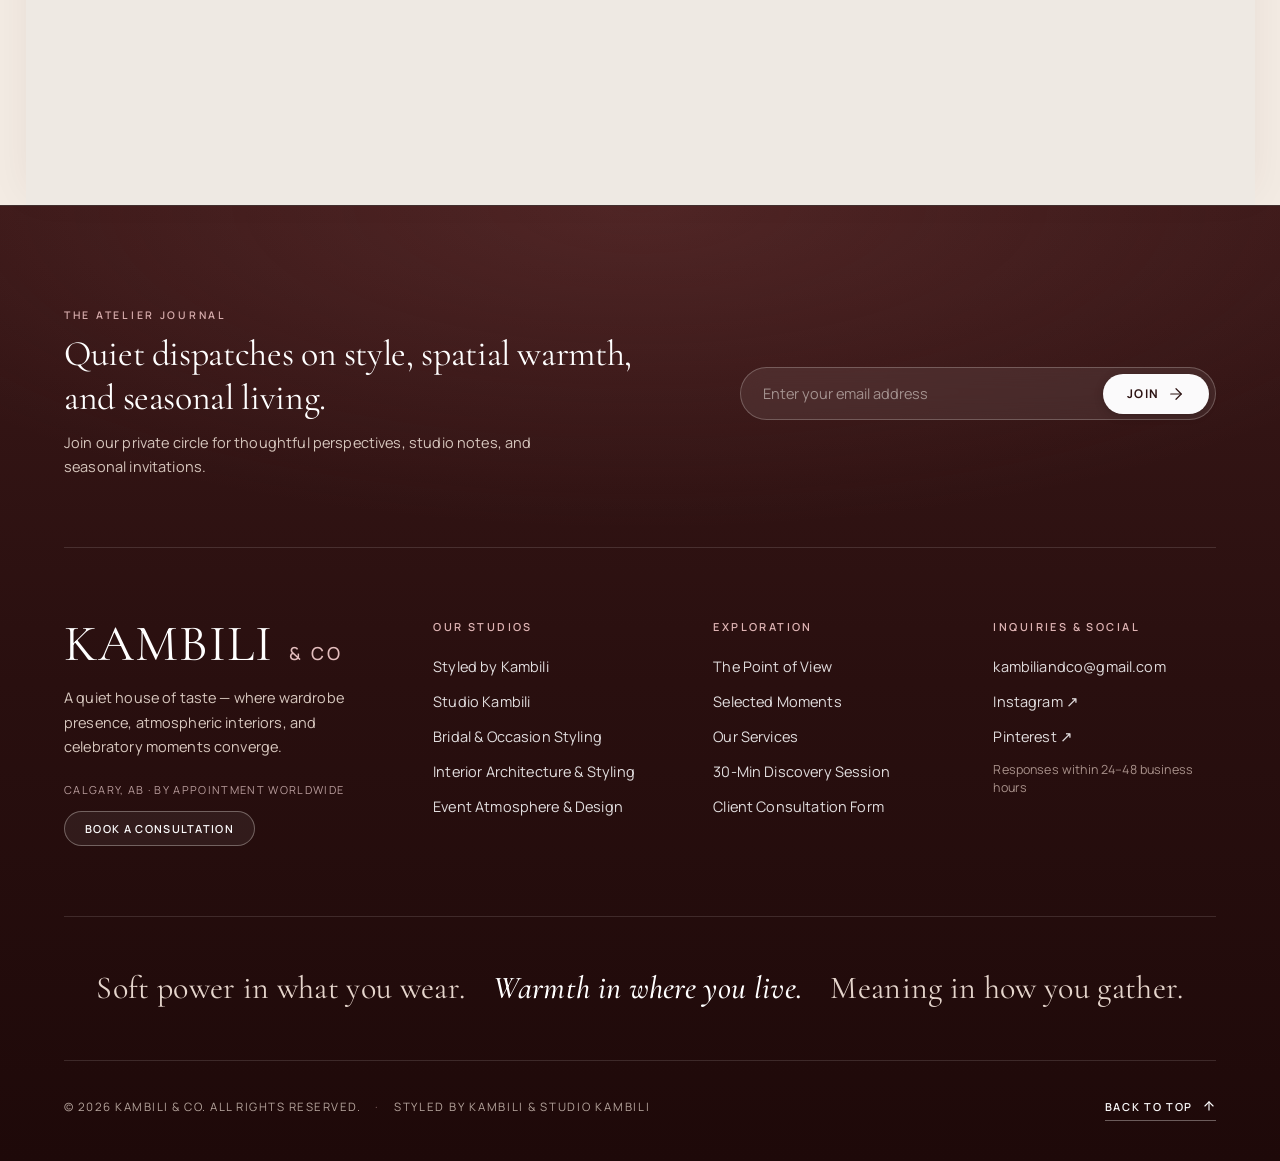
==== commit 6e5e06ed: "Select a tonal studio fashion portrait for the house hero" ====
--- a/house.html
+++ b/house.html
@@ -110,14 +110,14 @@
 
       <main id="main-content">
         <section class="hero hero-feature" id="top" aria-labelledby="hero-heading">
-          <!-- Photograph by Taiye Salawu, Pexels License. https://www.pexels.com/photo/34419122/ -->
+          <!-- Photograph by Nemmy Media, Pexels License. https://www.pexels.com/photo/19774956/ -->
           <img
             class="hero-feature-image"
-            src="./img/house-crimson-1920.webp"
-            srcset="./img/house-crimson-960.webp 960w, ./img/house-crimson-1920.webp 1920w, ./img/house-crimson-3200.webp 3200w"
+            src="./img/house-studio-1600.webp"
+            srcset="./img/house-studio-960.webp 960w, ./img/house-studio-1600.webp 1600w, ./img/house-studio-2176.webp 2176w"
             sizes="(max-width: 820px) and (orientation: landscape) 62vw, (max-width: 820px) 100vw, 72vw"
-            alt="A seated model in a textured crimson dress and pleated headwrap against a carved stone wall"
-            width="1920" height="1536"
+            alt="A model arches back in a copper-brown dress with sculptural sleeves against a warm studio backdrop"
+            width="1600" height="1280"
             decoding="async" fetchpriority="high"
           />
           <div class="hero-feature-copy">
